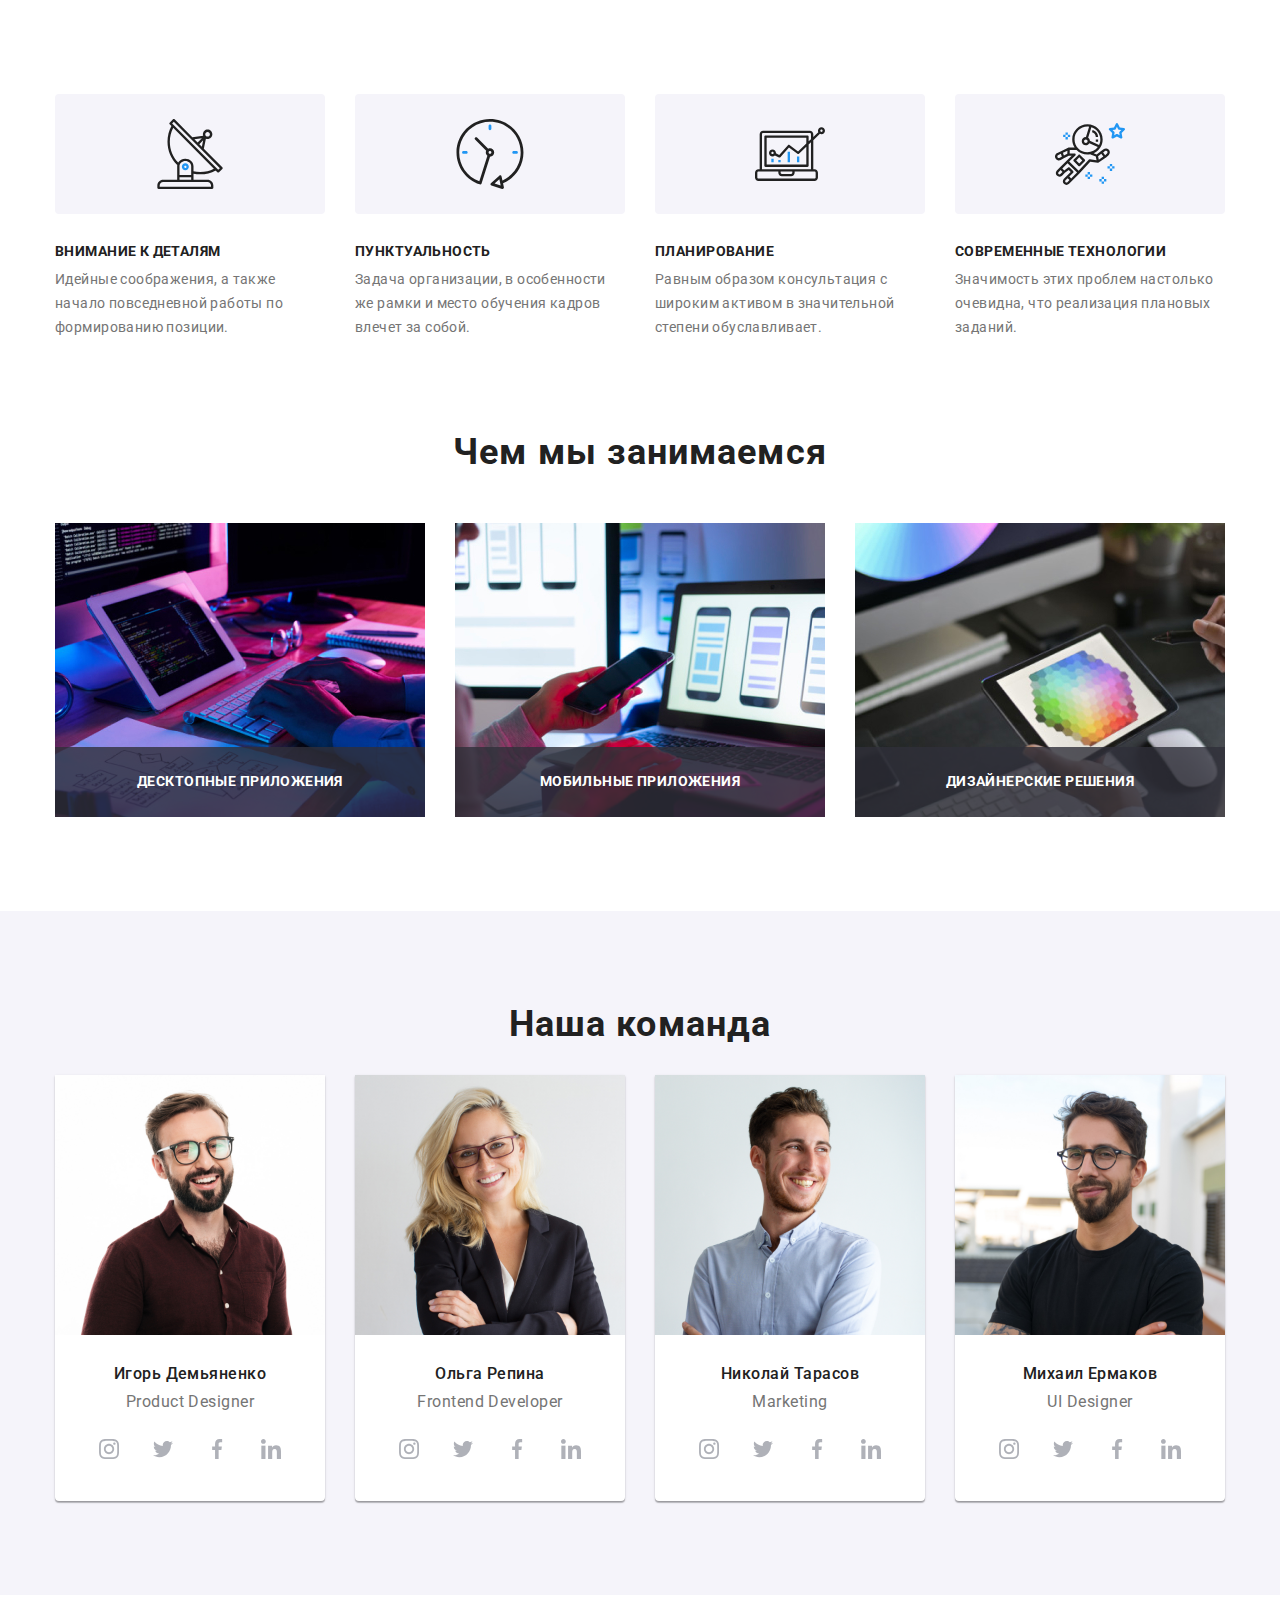
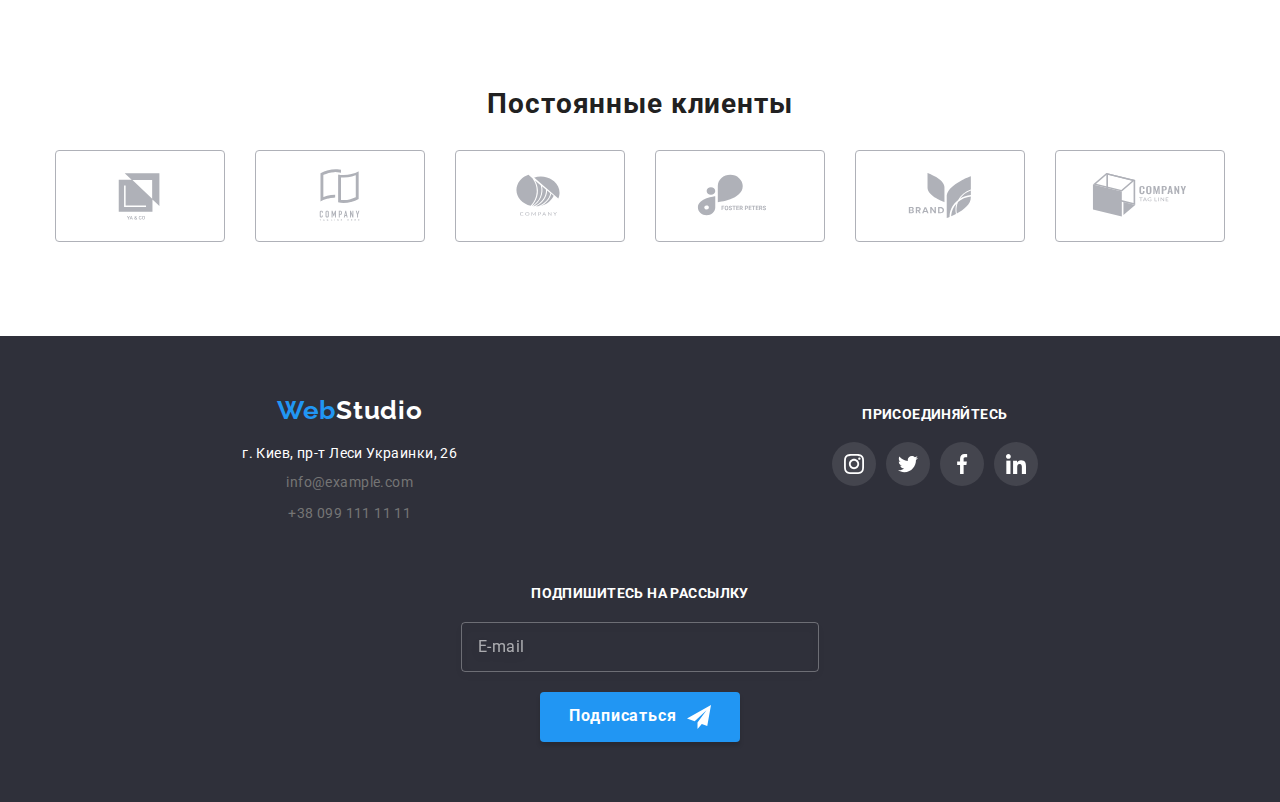
==== index.html @ cab9d48e "ДЗ.8.3" ====
<!DOCTYPE html>
<html lang="ru">
  <head>
    <meta charset="UTF-8" />
    <meta http-equiv="X-UA-Compatible" content="IE=edge" />
    <meta name="viewport" content="width=device-width, initial-scale=1.0" />
    <title>Web-studio</title>
    <link rel="preconnect" href="https://fonts.googleapis.com" />
    <link rel="preconnect" href="https://fonts.gstatic.com" crossorigin />
    <link
      href="https://fonts.googleapis.com/css2?family=Raleway:wght@700&family=Roboto:wght@400;500;700;900&display=swap"
      rel="stylesheet"
    />
    <link
      rel="stylesheet"
      href="https://cdnjs.cloudflare.com/ajax/libs/modern-normalize/1.1.0/modern-normalize.min.css
"
    />
    <link rel="stylesheet" href="./css/main.min.css" />
  </head>
  <body class="body">
    <!-- Шапка сайта -->
    <!-- <header class="header">
      <div class="container">
        <nav class="title">
          <a href="./index.html" class="logo title__logo">
            <span class="title__logo-web">Web</span
            ><span class="title__logo-studio">Studio</span>
          </a>
          <ul class="menu list">
            <li class="menu__item">
              <a href="./index.html" class="menu__link current">Студия</a>
            </li>
            <li class="menu__item">
              <a href="./portfolio.html" class="menu__link">Портфолио</a>
            </li>
            <li class="menu__item">
              <a href="" class="menu__link">Контакты</a>
            </li>
          </ul>
        </nav>
        <ul class="connect">
          <li class="connect__item-connection">
            <a href="mailto:info@devstudio.com" class="connect__link-mail">
              <svg class="connect__icon" width="16" height="12">
                <use href="./image/icons.svg#icon-post"></use>
              </svg>
              info@devstudio.com
            </a>
          </li>
          <li class="connect__item-connection">
            <a href="tel:+380961111111" class="connect__link-tel">
              <svg class="connect__icon" width="10" height="16">
                <use href="./image/icons.svg#icon-smartphone"></use>
              </svg>
              +38096-111-11-11
            </a>
          </li>
        </ul>
      </div>
    </header> -->

    <main class="main">
      <!-- Герой -->
      <!-- <section class="hero">
        <div class="container flex">
          <h1 class="hero-caption">Эффективные решения для вашего бизнеса</h1>
          <button type="button" class="hero-btn" data-modal-open>
            Заказать услугу
          </button>
        </div>
      </section> -->
      <!-- Контент -->
      <section class="content">
        <div class="container">
          <ul class="menu-cntnt">
            <li class="menu-cntnt__item">
              <div class="menu-cntnt__box-icon">
                <svg class="menu-cntnt__icon" width="70" height="70">
                  <use href="./image/icons.svg#icon-antenna-1-1"></use>
                </svg>
              </div>
              <h2 class="menu-cntnt__caption">Внимание к деталям</h2>
              <p class="menu-cntnt__text">
                Идейные соображения, а также начало повседневной работы по
                формированию позиции.
              </p>
            </li>
            <li class="menu-cntnt__item">
              <div class="menu-cntnt__box-icon">
                <svg class="menu-cntnt__icon" width="70" height="70">
                  <use href="./image/icons.svg#icon-clock-1-1"></use>
                </svg>
              </div>
              <h2 class="menu-cntnt__caption">Пунктуальность</h2>
              <p class="menu-cntnt__text">
                Задача организации, в особенности же рамки и место обучения
                кадров влечет за собой.
              </p>
            </li>
            <li class="menu-cntnt__item">
              <div class="menu-cntnt__box-icon">
                <svg class="menu-cntnt__icon" width="70" height="70">
                  <use href="./image/icons.svg#icon-diagram-1-1"></use>
                </svg>
              </div>
              <h2 class="menu-cntnt__caption">Планирование</h2>
              <p class="menu-cntnt__text">
                Равным образом консультация с широким активом в значительной
                степени обуславливает.
              </p>
            </li>
            <li class="menu-cntnt__item">
              <div class="menu-cntnt__box-icon">
                <svg class="menu-cntnt__icon" width="70" height="70">
                  <use href="./image/icons.svg#icon-astronaut-1-1"></use>
                </svg>
              </div>
              <h2 class="menu-cntnt__caption">Современные технологии</h2>
              <p class="menu-cntnt__text">
                Значимость этих проблем настолько очевидна, что реализация
                плановых заданий.
              </p>
            </li>
          </ul>
        </div>
      </section>
      <!-- Род занятий -->
      <section class="employment emplom-hidden">
        <div class="container">
          <h2 class="employment-caption">Чем мы занимаемся</h2>
          <ul class="menu-metier">
            <li class="menu-metier__item">
              <img
                src="./image/img.jpg"
                alt="кодирование-на-планшете"
                class="image"
              />
              <p class="menu-metier__top-text">Десктопные приложения</p>
            </li>
            <li class="menu-metier__item">
              <img
                src="./image/tel-in-hand.jpg"
                alt="телефон-в-руках"
                class="image"
              />
              <p class="menu-metier__top-text">Мобильные приложения</p>
            </li>
            <li class="menu-metier__item">
              <img
                src="./image/leptop.jpg"
                alt="выбор-цвета-на-планшете"
                class="image"
              />
              <p class="menu-metier__top-text">Дизайнерские решения</p>
            </li>
          </ul>
        </div>
      </section>

      <!-- Команда работников -->
      <section class="team">
        <div class="container">
          <h2 class="team-caption">Наша команда</h2>
          <ul class="command-list">
            <li class="command-list__item">
              <img src="./image/igor-d.jpg" alt="" width="270" class="image" />
              <h3 class="command-list__name">Игорь Демьяненко</h3>
              <p class="command-list__text">Product Designer</p>
              <ul class="command-list__soc-list list">
                <li class="command-list__soc-item">
                  <a href="" class="command-list__soc-link link">
                    <svg class="command-list__soc-icon" width="20" height="20">
                      <use href="./image/icons.svg#icon-instagram"></use>
                    </svg>
                  </a>
                </li>
                <li class="command-list__soc-item">
                  <a href="" class="command-list__soc-link link"
                    ><svg class="command-list__soc-icon" width="20" height="20">
                      <use href="./image/icons.svg#icon-twitter"></use></svg
                  ></a>
                </li>
                <li class="command-list__soc-item">
                  <a href="" class="command-list__soc-link link"
                    ><svg class="command-list__soc-icon" width="20" height="20">
                      <use href="./image/icons.svg#icon-facebook"></use></svg
                  ></a>
                </li>
                <li class="command-list__soc-item">
                  <a href="" class="command-list__soc-link link"
                    ><svg class="command-list__soc-icon" width="20" height="20">
                      <use href="./image/icons.svg#icon-linkedin"></use></svg
                  ></a>
                </li>
              </ul>
            </li>
            <li class="command-list__item">
              <img src="./image/olg-r.jpg " alt="" width="270" class="image" />
              <h3 class="command-list__name">Ольга Репина</h3>
              <p class="command-list__text">Frontend Developer</p>
              <ul class="command-list__soc-list list">
                <li class="command-list__soc-item">
                  <a href="" class="command-list__soc-link link">
                    <svg class="command-list__soc-icon" width="20" height="20">
                      <use href="./image/icons.svg#icon-instagram"></use>
                    </svg>
                  </a>
                </li>
                <li class="command-list__soc-item">
                  <a href="" class="command-list__soc-link link"
                    ><svg class="command-list__soc-icon" width="20" height="20">
                      <use href="./image/icons.svg#icon-twitter"></use></svg
                  ></a>
                </li>
                <li class="command-list__soc-item">
                  <a href="" class="command-list__soc-link link"
                    ><svg class="command-list__soc-icon" width="20" height="20">
                      <use href="./image/icons.svg#icon-facebook"></use></svg
                  ></a>
                </li>
                <li class="command-list__soc-item">
                  <a href="" class="command-list__soc-link link"
                    ><svg class="command-list__soc-icon" width="20" height="20">
                      <use href="./image/icons.svg#icon-linkedin"></use></svg
                  ></a>
                </li>
              </ul>
            </li>
            <li class="command-list__item">
              <img src="./image/nicolay.jpg" alt="" width="270" class="image" />
              <h3 class="command-list__name">Николай Тарасов</h3>
              <p class="command-list__text">Marketing</p>
              <ul class="command-list__soc-list list">
                <li class="command-list__soc-item">
                  <a href="" class="command-list__soc-link link">
                    <svg class="command-list__soc-icon" width="20" height="20">
                      <use href="./image/icons.svg#icon-instagram"></use>
                    </svg>
                  </a>
                </li>
                <li class="command-list__soc-item">
                  <a href="" class="command-list__soc-link link"
                    ><svg class="command-list__soc-icon" width="20" height="20">
                      <use href="./image/icons.svg#icon-twitter"></use></svg
                  ></a>
                </li>
                <li class="command-list__soc-item">
                  <a href="" class="command-list__soc-link link"
                    ><svg class="command-list__soc-icon" width="20" height="20">
                      <use href="./image/icons.svg#icon-facebook"></use></svg
                  ></a>
                </li>
                <li class="command-list__soc-item">
                  <a href="" class="command-list__soc-link link"
                    ><svg class="command-list__soc-icon" width="20" height="20">
                      <use href="./image/icons.svg#icon-linkedin"></use></svg
                  ></a>
                </li>
              </ul>
            </li>
            <li class="command-list__item">
              <img
                src="./image/myhail-e.jpg"
                alt=""
                width="270"
                class="image"
              />
              <h3 class="command-list__name">Михаил Ермаков</h3>
              <p class="command-list__text">UI Designer</p>
              <ul class="command-list__soc-list list">
                <li class="command-list__soc-item">
                  <a href="" class="command-list__soc-link link">
                    <svg class="command-list__soc-icon" width="20" height="20">
                      <use href="./image/icons.svg#icon-instagram"></use>
                    </svg>
                  </a>
                </li>
                <li class="command-list__soc-item">
                  <a href="" class="command-list__soc-link link"
                    ><svg class="command-list__soc-icon" width="20" height="20">
                      <use href="./image/icons.svg#icon-twitter"></use></svg
                  ></a>
                </li>
                <li class="command-list__soc-item">
                  <a href="" class="command-list__soc-link link"
                    ><svg class="command-list__soc-icon" width="20" height="20">
                      <use href="./image/icons.svg#icon-facebook"></use></svg
                  ></a>
                </li>
                <li class="command-list__soc-item">
                  <a href="" class="command-list__soc-link link"
                    ><svg class="command-list__soc-icon" width="20" height="20">
                      <use href="./image/icons.svg#icon-linkedin"></use></svg
                  ></a>
                </li>
              </ul>
            </li>
          </ul>
        </div>
      </section>

      <!-- Постоянные клиенты -->
      <section class="clients">
        <div class="container clients-cont">
          <h2 class="clients-title">Постоянные клиенты</h2>
          <ul class="clients-list">
            <li class="clients-item">
              <a href="" class="clients-link">
                <svg class="clients-icon" width="106" height="60">
                  <use href="./image/icons.svg#icon-Logo-1"></use>
                </svg>
              </a>
            </li>
            <li class="clients-item">
              <a href="" class="clients-link">
                <svg class="clients-icon" width="106" height="60">
                  <use href="./image/icons.svg#icon-Logo-2"></use></svg
              ></a>
            </li>
            <li class="clients-item">
              <a href="" class="clients-link">
                <svg class="clients-icon" width="106" height="60">
                  <use href="./image/icons.svg#icon-Logo-3"></use></svg
              ></a>
            </li>
            <li class="clients-item">
              <a href="" class="clients-link">
                <svg class="clients-icon" width="106" height="60">
                  <use href="./image/icons.svg#icon-Logo-4"></use></svg
              ></a>
            </li>
            <li class="clients-item">
              <a href="" class="clients-link">
                <svg class="clients-icon" width="106" height="60">
                  <use href="./image/icons.svg#icon-Logo-5"></use></svg
              ></a>
            </li>
            <li class="clients-item">
              <a href="" class="clients-link">
                <svg class="clients-icon" width="106" height="60">
                  <use href="./image/icons.svg#icon-Logo-6"></use></svg
              ></a>
            </li>
          </ul>
        </div>
      </section>
    </main>
    <!-- Футер страницы -->
    <footer class="footer">
      <div class="container footers">
        <div class="new-class">
          <div class="address">
            <a href="./index.html" class="address__logo-nav">
              <span class="address__logo-web">Web</span
              ><span class="address__logo-studio">Studio</span>
            </a>
            <address class="address__address">
              <ul class="address__list">
                <li class="address__item">
                  <a href="" class="address__adds"
                    >г. Киев, пр-т Леси Украинки, 26</a
                  >
                </li>
                <li class="address__item">
                  <a href="mailto:info@example.com" class="address__link-mail"
                    >info@example.com</a
                  >
                </li>
                <li class="address__item">
                  <a href="+380991111111" class="address__link-tel"
                    >+38 099 111 11 11</a
                  >
                </li>
              </ul>
            </address>
          </div>
          <div class="address__soc-content">
            <p class="address__text">присоединяйтесь</p>
            <ul class="address__soc-list">
              <li class="address__soc-item">
                <a href="" class="address__soc-link link">
                  <svg class="address__soc-icon" width="20" height="20">
                    <use href="./image/icons.svg#icon-instagram"></use>
                  </svg>
                </a>
              </li>
              <li class="address__soc-item">
                <a href="" class="address__soc-link link"
                  ><svg class="address__soc-icon" width="20" height="20">
                    <use href="./image/icons.svg#icon-twitter"></use></svg
                ></a>
              </li>
              <li class="address__soc-item">
                <a href="" class="address__soc-link link"
                  ><svg class="address__soc-icon" width="20" height="20">
                    <use href="./image/icons.svg#icon-facebook"></use></svg
                ></a>
              </li>
              <li class="address__soc-item">
                <a href="" class="address__soc-link link"
                  ><svg class="address__soc-icon" width="20" height="20">
                    <use href="./image/icons.svg#icon-linkedin"></use></svg
                ></a>
              </li>
            </ul>
          </div>
        </div>
        <div class="address__sub">
          <form class="address__subscription">
            <label for="address-email" class="address__label"
              >Подпишитесь на рассылку</label
            >
            <span class="address__span">
              <input
                type="email"
                name="footer-user-email"
                class="address__input"
                required
                id="address-email"
                placeholder="E-mail"
              />
              <button type="submit" class="address__btn">
                Подписаться
                <svg class="address__icon-plane" width="24" height="24">
                  <use href="./image/icons.svg#icon-icon-send"></use>
                </svg>
              </button>
            </span>
          </form>
        </div>
      </div>
    </footer>

    <!------ Модалка ------>
    <div class="backdrop is-hidden" data-modal>
      <div class="modal">
        <button type="button" class="close" data-modal-close>
          <svg class="close-icon" width="18" height="18">
            <use href="./image/icons.svg#icon-close-black"></use>
          </svg>
        </button>
        <form class="modal-form">
          <p class="modal-title">Оставьте свои данные, мы вам перезвоним</p>
          <div class="modal-field">
            <label class="modal-label" for="user-name">Имя</label>
            <div class="input-block">
              <input
                type="text"
                name="user-name"
                class="modal-input"
                required
                id="user-name"
              />
              <svg class="input-icon" width="18" height="18">
                <use href="./image/icons.svg#icon-person-black"></use>
              </svg>
            </div>
          </div>
          <div class="modal-field">
            <label class="modal-label" for="tel">Телефон</label>
            <div class="input-block">
              <input
                type="tel"
                name="user-tel"
                id="tel"
                class="modal-input"
                required
              />
              <svg class="input-icon" width="18" height="18">
                <use href="./image/icons.svg#icon-phone-black"></use>
              </svg>
            </div>
          </div>
          <div class="modal-field">
            <label class="modal-label" for="email">Почта</label>
            <div class="input-block">
              <input
                type="email"
                name="user-mail"
                id="email"
                class="modal-input"
                required
              />
              <svg class="input-icon" width="18" height="18">
                <use href="./image/icons.svg#icon-email-black"></use>
              </svg>
            </div>
          </div>
          <div class="modal-field">
            <label for="comment" class="modal-label-comment">Комментарий</label>
            <textarea
              class="modal-area"
              name="comment"
              id="comment"
              placeholder="Введите текст"
            ></textarea>
          </div>
          <div class="modal-check-box">
            <input
              type="checkbox"
              name="privacy"
              id="privacy"
              class="input-check visually-hidden"
            />
            <label for="privacy" class="check-text"
              ><span
                ><svg class="icon-check" width="11" height="8">
                  <use href="./image/icons.svg#icon-Vector-1"></use></svg
              ></span>
              Соглашаюсь с рассылкой и принимаю&nbsp;
              <a href="">Условия договора</a></label
            >
          </div>
          <button type="submit" class="send-btn">Отправить</button>
        </form>
      </div>
    </div>
    <script src="./js/modal.js"></script>
  </body>
</html>
---- css/main.min.css ----
:root{--brand-color: #212121}.address__btn,.address__input::placeholder,.address__soc-link,.clients-link,.command-list__soc-link,.menu-metier__top-text,.menu-cntnt__box-icon,.flex{display:flex;justify-content:center;align-items:center}p,h1,h2,h3,h4,h5,h6{margin:0}.body{font-family:"Roboto",sans-serif,Arial;color:#757575}ol,ul{margin:0;padding-left:0}li{list-style:none}a{text-decoration:none}.image{display:block;width:100%;max-width:100%;height:auto}.visually-hidden{position:absolute;white-space:nowrap;width:1px;height:1px;overflow:hidden;border:0;padding:0;clip-path:inset(50%);clip:rect(0 0 0 0);margin:-1px}.container{margin:0 auto;width:100%;padding-left:15px;padding-right:15px}@media screen and (min-width: 480px){.container{max-width:480px}}@media screen and (min-width: 768px){.container{max-width:768px}}@media screen and (min-width: 1200px){.container{max-width:1200px}}.header-line{border-bottom:1px solid #ececec;left:0px;top:0px}.header{background-color:#fff;border-bottom:1px solid #ececec;left:0px;top:0px;padding-top:24px;padding-bottom:25px}.title__logo{text-decoration:none;color:var(--brand-color);font-family:"Raleway";font-weight:700;font-size:26px;line-height:1.1;letter-spacing:.03em}.title__logo-web{color:#2196f3}.title__logo-studio{color:var(--brand-color)}.title{display:flex}.menu{display:flex;align-items:center;margin-left:93px}.menu__item{margin-left:50px}.header .container{display:flex;align-items:center}.menu__link{color:var(--brand-color);font-weight:500;font-size:14px;line-height:1.1;letter-spacing:.02em;text-decoration:none;padding:32px 0;position:relative;transition:color 250ms cubic-bezier(0.4, 0, 0.2, 1)}.menu__link:hover,.menu__link:focus{color:#2196f3}.menu .menu__link.current{color:#2196f3}.current::after{content:"";display:block;height:4px;background-color:#2196f3;border-radius:2px;width:100%;position:absolute;bottom:0}.connect__link-cnct{margin-left:auto}.connect{display:flex;align-items:center;margin-left:auto}.connect__item-connection:not(:last-child){margin-right:50px}.connect__link-mail{display:flex;align-items:center;color:#757575;font-weight:500;font-size:14px;line-height:1.1;letter-spacing:.02em;text-decoration:none;transition:color 250ms cubic-bezier(0.4, 0, 0.2, 1)}.connect__link-mail:hover,.connect__link-mail:focus{color:#2196f3}.connect__icon{transition:fill 250ms cubic-bezier(0.4, 0, 0.2, 1)}.connect__link-mail:hover .connect__icon,.connect__link-mail:focus .connect__icon{fill:#2196f3}.connect__link-tel{display:flex;align-items:center;margin:0;color:#757575;font-weight:500;font-size:14px;line-height:1.1;letter-spacing:.02em;text-decoration:none;transition:color 250ms cubic-bezier(0.4, 0, 0.2, 1)}.connect__link-tel:hover,.connect__link-tel:focus{color:#2196f3}.connect__icon{fill:#757575;margin-right:10px}.connect__link-tel:hover .connect__icon,.connect__link-tel:focus .connect__icon{fill:#2196f3}.hero-btn{color:#fff;background-color:#2196f3;min-width:200px;font-weight:700;font-size:16px;line-height:1.8;letter-spacing:.06em;cursor:pointer;display:flex;font-family:inherit;padding:10px 32px;border:1px rgba(0,0,0,0);border-radius:4px;transition:background-color 250ms cubic-bezier(0.4, 0, 0.2, 1)}.hero-btn:hover,.hero-btn:focus{background-color:#188ce8}.flex{flex-direction:column}.hero{background-color:#2f303a;padding:118px 0;background-image:linear-gradient(rgba(47, 48, 58, 0.4), rgba(47, 48, 58, 0.4)),url(../image/hero.jpg);background-repeat:no-repeat;background-position:center;max-width:1600px;margin:0 auto}.hero-caption{color:#fff;font-weight:900;font-size:24px;line-height:1.7;letter-spacing:.06em;text-align:center;text-transform:uppercase;width:360px;margin-bottom:30px}@media screen and (min-width: 768px){.hero-caption{font-weight:900;font-size:26px;line-height:1.6;letter-spacing:.06em}}.content{padding-top:60px;padding-bottom:60px}@media screen and (min-width: 1200px){.content{padding-top:94px;padding-bottom:94px}}@media screen and (min-width: 768px){.menu-cntnt__item{width:calc((100% - 90px)/2)}}.menu-cntnt{display:flex;flex-wrap:wrap;justify-content:center;gap:30px}@media screen and (min-width: 1200px){.menu-cntnt{flex-wrap:nowrap;justify-content:space-between}}.menu-cntnt__box-icon{background-color:#f5f4fa;margin-bottom:30px;border-radius:4px;height:120px}.menu-cntnt__caption{color:var(--brand-color);font-weight:700;font-size:14px;line-height:1;letter-spacing:.03em;text-transform:uppercase;margin-bottom:10px;text-align:center}@media screen and (min-width: 768px){.menu-cntnt__caption{text-align:start}}.menu-cntnt__text{font-weight:400;font-size:14px;line-height:1.7;letter-spacing:.03em;width:100%}@media screen and (max-width: 1199px){.emplom-hidden{display:none}}.employment{padding-bottom:94px}.menu-metier{display:flex;flex-wrap:wrap;gap:30px}.menu-metier__item{position:relative;width:calc((100% - 60px)/3)}.employment-caption{color:var(--brand-color);font-weight:700;font-size:36px;line-height:1.1;letter-spacing:.03em;text-align:center;margin-bottom:50px}.menu-metier__top-text{position:absolute;bottom:0;font-weight:700;font-size:14px;line-height:1.1;letter-spacing:.03em;text-transform:uppercase;color:#fff;background:rgba(47,48,58,.8);width:100%;height:70px}.container{padding-top:0;padding-bottom:0}.team{padding-top:60px;padding-bottom:60px;background-color:#f5f4fa}@media screen and (min-width: 1200px){.team{padding-top:94px;padding-bottom:94px}}.team-caption{color:var(--brand-color);font-weight:700;font-size:36px;line-height:1.1;letter-spacing:.03em;text-align:center;margin-bottom:30px}.command-list{display:flex;flex-wrap:wrap;justify-content:center;gap:30px}@media screen and (min-width: 1200px){.command-list{flex-wrap:nowrap;justify-content:space-between}}.command-list__item{text-align:center;box-shadow:0px 1px 3px rgba(0,0,0,.12),0px 1px 1px rgba(0,0,0,.14),0px 2px 1px rgba(0,0,0,.2);border-radius:0px 0px 4px 4px;background-color:#fff}@media screen and (min-width: 768px){.command-list__item{width:calc((100% - 90px)/2)}}.command-list__name{color:var(--brand-color);font-weight:500;font-size:16px;line-height:1.1;letter-spacing:.03em;margin-top:30px;margin-bottom:11px}.command-list__text{font-weight:400;font-size:16px;line-height:1.1;letter-spacing:.03em;margin-bottom:16px}.command-list__soc-list{display:flex;justify-content:center;padding-bottom:30px}.command-list__soc-item{width:44px;height:44px;margin-left:10px}.command-list__soc-item:first-child{margin-left:0}.command-list__soc-link{width:100%;height:100%;border-radius:50px;transition:background-color 250ms cubic-bezier(0.4, 0, 0.2, 1)}.command-list__soc-link:hover,.command-list__soc-link:focus{background-color:#2196f3}.command-list__soc-icon{fill:#afb1b8;transition:fill 250ms cubic-bezier(0.4, 0, 0.2, 1)}.command-list__soc-link:hover .command-list__soc-icon,.command-list__soc-link:focus .command-list__soc-icon{fill:#fff}.clients{padding-top:60px;padding-bottom:60px}@media screen and (min-width: 1200px){.clients{padding-top:94px;padding-bottom:94px}}.clients-title{text-align:center;font-size:28px;letter-spacing:.03em;color:var(--brand-color);margin-bottom:30px;line-height:1.1}.clients-list{display:flex;justify-content:center;flex-wrap:wrap;gap:30px}@media screen and (min-width: 1200px){.clients-list{flex-wrap:nowrap;justify-content:space-between}}.clients-item{height:92px}@media screen and (min-width: 480px){.clients-item{width:calc((100% - 30px)/2)}}@media screen and (min-width: 768px){.clients-item{width:calc((100% - 180px)/3)}}.clients-link{width:100%;height:100%;border-radius:4px;border:1px solid #afb1b8;transition:border-color 250ms cubic-bezier(0.4, 0, 0.2, 1)}.clients-link:hover,.clients-link:focus{border-color:#2196f3}.clients-icon{fill:#afb1b8;transition:fill 250ms cubic-bezier(0.4, 0, 0.2, 1)}.clients-link:hover .clients-icon,.clients-link:focus .clients-icon{fill:#2196f3}@media screen and (min-width: 480px){.footers{display:flex;flex-direction:column;justify-content:center}}@media screen and (min-width: 768px){.new-class{display:flex;justify-content:space-around;align-items:baseline}}.address__logo-nav{text-decoration:none;color:var(--brand-color);font-family:"Raleway";font-weight:700;font-size:24px;line-height:1.1;letter-spacing:.03em;margin-bottom:20px;display:block;text-align:center}@media screen and (min-width: 1200px){.address__logo-nav{font-weight:700;font-size:26px;line-height:1.1;letter-spacing:.03em}}.address__address{display:flex;width:100%;justify-content:center;text-align:center}@media screen and (min-width: 480px){.address__address{margin-bottom:60px}}.footer{background-color:#2f303a;padding:60px 0 60px 0}.address__logo-web{color:#2196f3}.address__logo-studio{color:#fff}.address__item:not(:last-child){margin-bottom:8px}.address__adds{color:#fff;font-weight:400;font-size:14px;line-height:1.1;letter-spacing:.03em;font-style:normal;text-decoration:none;transition:color 250ms cubic-bezier(0.4, 0, 0.2, 1)}.address__adds:hover,.address__adds:focus{color:#2196f3}.address__link-mail{color:#757575;font-weight:400;font-size:14px;line-height:1.7;letter-spacing:.03em;font-style:normal;text-decoration:none;transition:color 250ms cubic-bezier(0.4, 0, 0.2, 1)}.address__link-mail:hover,.address__link-mail:focus{color:#2196f3}.address__link-tel{color:#757575;font-weight:400;font-size:14px;line-height:1.7;letter-spacing:.03em;font-style:normal;text-decoration:none;transition:color 250ms cubic-bezier(0.4, 0, 0.2, 1)}.address__link-tel:hover,.address__link-tel:focus{color:#2196f3}@media screen and (min-width: 480px){.address__soc-content{margin-bottom:60px}}.address__soc-list{display:flex;flex-wrap:wrap;gap:10px;justify-content:center}.address__text{font-weight:700;font-size:14px;line-height:1.1;letter-spacing:.03em;text-transform:uppercase;color:#fff;margin-bottom:20px;text-align:center}.address__soc-link{border-radius:50px;background:rgba(255,255,255,.1);fill:#fff;width:44px;height:44px;transition:background-color 250ms cubic-bezier(0.4, 0, 0.2, 1)}.address__soc-link:hover,.address__soc-link:focus{background-color:#2196f3}.address__span{display:flex;flex-direction:column;align-items:center;width:100%}.address__label{display:block;top:0;left:0;font-weight:700;font-size:14px;line-height:1.1;letter-spacing:.03em;text-transform:uppercase;color:#fff;margin-bottom:20px;text-align:center}.address__input{width:100%;height:50px;background-color:rgba(0,0,0,0);outline:none;border:1px solid rgba(255,255,255,.3);filter:drop-shadow(0px 4px 4px rgba(0, 0, 0, 0.15));border-radius:4px;padding:15px 0 15px 16px;color:#fff;margin-bottom:20px}@media screen and (min-width: 480px){.address__input{width:450px}}@media screen and (min-width: 1199px){.address__input{width:358px}}.address__input:focus{border:1px solid #2196f3;filter:drop-shadow(0px 4px 4px rgba(0, 0, 0, 0.15));transition:border 250ms cubic-bezier(0.4, 0, 0.2, 1)}.address__input::placeholder{font-weight:400;font-size:16px;line-height:1.2;letter-spacing:.03em;color:rgba(255,255,255,.6)}.address__btn{width:200px;height:50px;background:#2196f3;box-shadow:0px 4px 4px rgba(0,0,0,.15);border-radius:4px;border:none;font-weight:700;font-size:16px;line-height:1.8;letter-spacing:.06em;color:#fff;cursor:pointer}.address__icon-plane{margin-left:10px}.categories{display:flex;flex-wrap:wrap;padding-top:60px;padding-bottom:40px}@media screen and (min-width: 768px){.categories{justify-content:center}}.categories__item{margin-right:8px;margin-bottom:15px}.categories__btn{display:flex;padding:6px 22px 6px 22px;color:var(--brand-color);background-color:#f5f4fa;cursor:pointer;font-weight:500;font-size:16px;line-height:1.6;letter-spacing:.03em;font-family:inherit;border-radius:4px;border:1px rgba(0,0,0,0);transition:color 250ms cubic-bezier(0.4, 0, 0.2, 1),background-color 250ms cubic-bezier(0.4, 0, 0.2, 1),box-shadow 250ms cubic-bezier(0.4, 0, 0.2, 1)}.categories__btn:hover,.categories__btn:focus{color:#fff;background-color:#2196f3;box-shadow:0px 3px 1px rgba(0,0,0,.1),0px 1px 2px rgba(0,0,0,.08),0px 2px 2px rgba(0,0,0,.12)}.scroll{display:flex;flex-wrap:wrap;gap:30px}.scroll-item{border-bottom:#eee solid 1px}@media screen and (min-width: 768px){.scroll-item{width:calc((100% - 60px)/2)}}@media screen and (min-width: 1200px){.scroll-item{width:calc((100% - 60px)/3)}}.scroll-link{display:block;position:relative;transition:background-color 250ms cubic-bezier(0.4, 0, 0.2, 1),box-shadow 250ms cubic-bezier(0.4, 0, 0.2, 1)}.scroll-link:hover,.scroll-link:focus{background-color:#fff;box-shadow:0px 1px 1px rgba(0,0,0,.12),0px 4px 4px rgba(0,0,0,.06),1px 4px 6px rgba(0,0,0,.16)}.scroll-link:hover .category-top-text{transform:translateY(0)}.scroll-caption{color:var(--brand-color);font-weight:700;font-size:18px;line-height:2;letter-spacing:.06em;text-decoration:none;margin-bottom:4px}.scroll-text{font-weight:400;font-size:16px;line-height:1.8;letter-spacing:.03em;text-decoration:none;color:#757575}.text{padding:20px 24px;border-bottom:1px solid #eee;border-left:#eee solid 1px;border-right:#eee solid 1px}@media(min-width: 768px)and (max-width: 1199px){.first{padding-bottom:36px}}.img-top-text{position:relative;overflow:hidden;pointer-events:none}.category-top-text{position:absolute;top:0;left:0;width:100%;height:100%;padding:63px 24px;transform:translateY(101%);transition:transform 250ms cubic-bezier(0.4, 0, 0.2, 1);font-weight:400;font-size:18px;line-height:1.5;letter-spacing:.03em;color:#fff;background:rgba(33,150,243,.9)}.backdrop{position:fixed;top:0;left:0;width:100%;height:100%;background:rgba(0,0,0,.2);transition:opacity 250ms linear,visibility 250ms linear}.backdrop.is-hidden{opacity:0;pointer-events:none}.backdrop.is-hidden .modal{transform:translate(-50%, -50%) scale(0)}.modal{position:absolute;width:528px;height:581px;top:50%;left:50%;transform:translate(-50%, -50%) scale(1);background:#fff;box-shadow:0px 1px 3px rgba(0,0,0,.12),0px 1px 1px rgba(0,0,0,.14),0px 2px 1px rgba(0,0,0,.2);border-radius:4px;transition:transform 250ms linear;padding:40px}.close{position:absolute;top:8px;right:8px;display:flex;justify-content:center;text-align:center;padding:6px;border-radius:50%;border:1px solid rgba(0,0,0,.1);background:#fff;cursor:pointer;transition:fill 250ms cubic-bezier(0.4, 0, 0.2, 1)}.close:hover,.close:focus{fill:#2196f3}.modal-title{font-size:20px;line-height:1.15;text-align:center;letter-spacing:.03em;color:#212121;font-weight:700;margin-bottom:12px}.modal-input{width:100%;height:40px;border:1px solid rgba(33,33,33,.2);border-radius:4px;background-color:rgba(0,0,0,0);outline:none;padding:12px 0 12px 42px;transition:border-color 250ms cubic-bezier(0.4, 0, 0.2, 1)}.modal-input:focus{border-color:#2196f3}.modal-input:focus+.input-icon{fill:#2196f3}.modal-field{margin-bottom:10px}.modal-field:nth-child(5){margin-bottom:20px}.input-icon{position:absolute;top:50%;left:12px;transform:translateY(-50%);transition:fill 250ms cubic-bezier(0.4, 0, 0.2, 1)}.modal-label{display:block;font-weight:400;font-size:12px;line-height:1.1666666667;letter-spacing:.01em;margin-bottom:4px}.modal-label-comment{display:block;font-weight:400;font-size:12px;line-height:1.1666666667;letter-spacing:.01em;margin-bottom:4px}.input-block{position:relative}.modal-area{display:block;width:100%;height:120px;resize:none;border:1px solid rgba(33,33,33,.2);border-radius:4px;outline:none;padding:12px 16px;transition:border-color 250ms cubic-bezier(0.4, 0, 0.2, 1)}.modal-area:focus{border-color:#2196f3}::placeholder{font-weight:400;font-size:12px;line-height:1.1666666667;letter-spacing:.01em;color:rgba(117,117,117,.5)}.send-btn{display:block;margin:0 auto;width:200px;height:50px;font-weight:700;font-size:16px;line-height:1.875;letter-spacing:.06em;color:#fff;border:rgba(0,0,0,0);background-color:#188ce8;box-shadow:0px 4px 4px rgba(0,0,0,.15);border-radius:4px;cursor:pointer}.check-text{display:block;font-weight:400;font-size:14px;line-height:1.7142857143;letter-spacing:.03em;color:#757575;justify-content:center;display:flex;align-items:center}.check-text a{text-decoration-line:underline;color:#2196f3}.check-text span{display:flex;justify-content:center;align-items:center;width:16px;height:15px;border:1px solid #212121;margin-right:7px;border-radius:2px}.icon-check{fill:rgba(0,0,0,0)}.input-check:checked+.check-text span{background-color:#2196f3;border:none}.input-check:checked+.check-text .icon-check{fill:#fff}.modal-check-box{margin-bottom:30px}/*# sourceMappingURL=main.min.css.map */
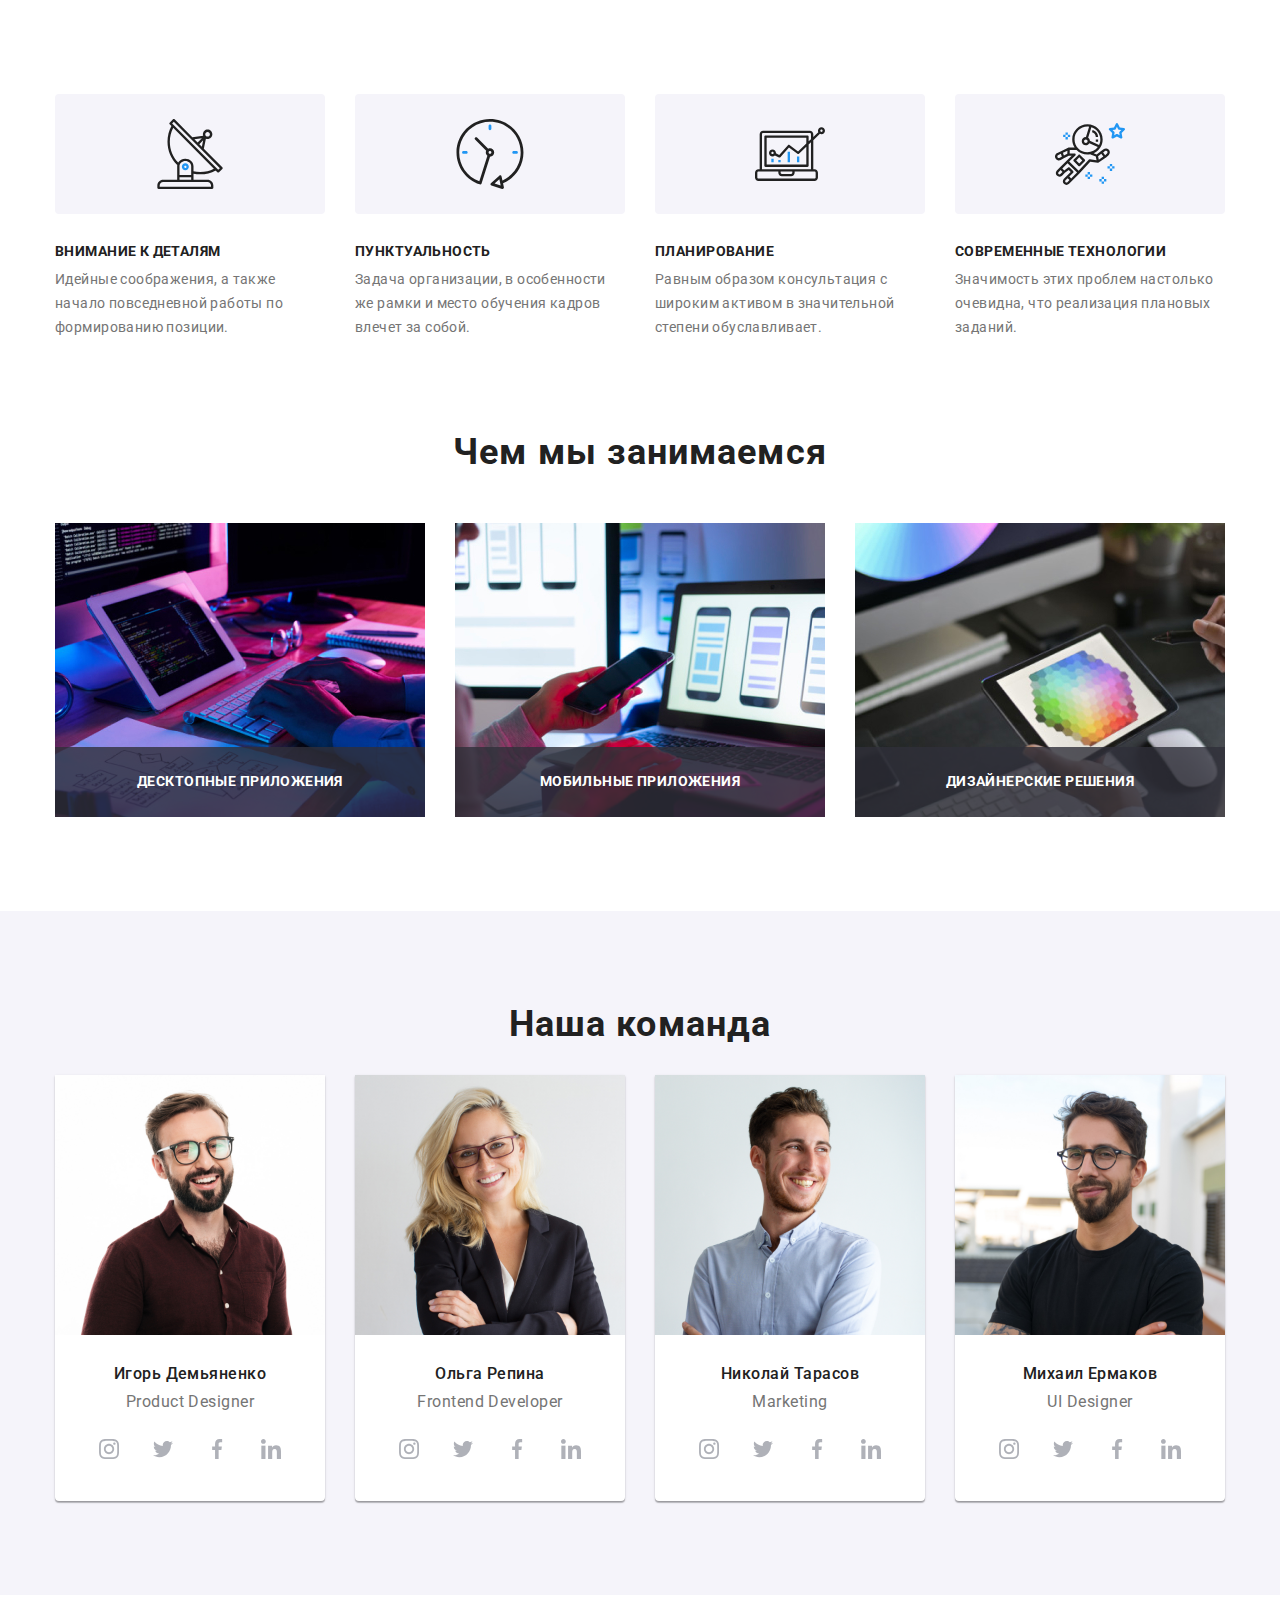
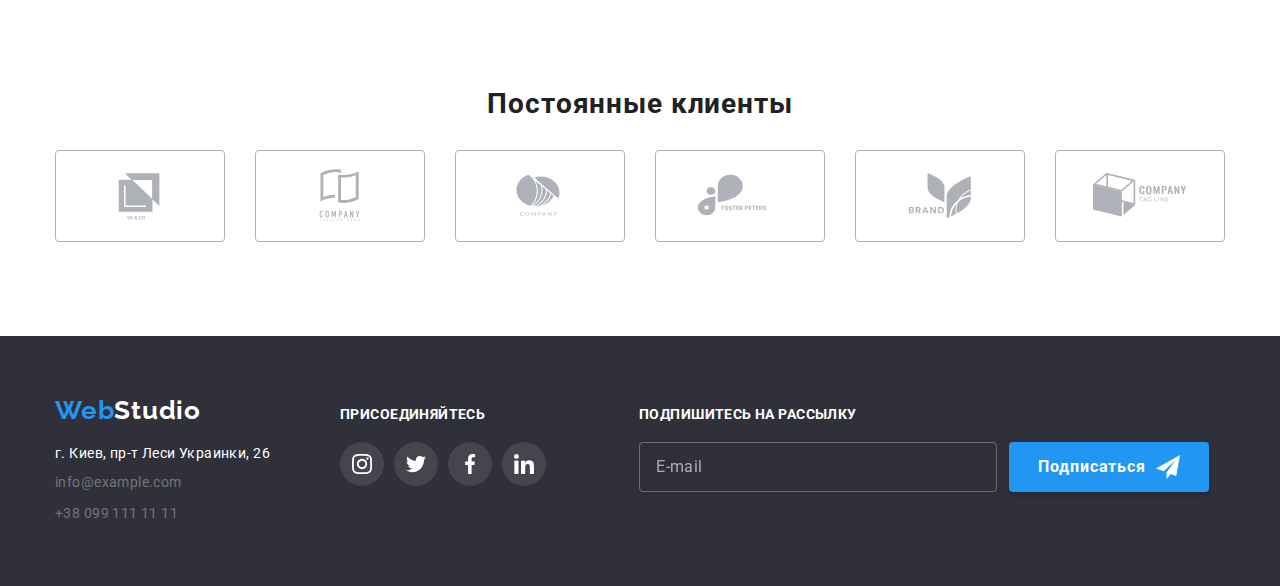
==== commit 391f152a: "ДЗ.8.4" ====
--- a/index.html
+++ b/index.html
@@ -349,7 +349,7 @@
     <!-- Футер страницы -->
     <footer class="footer">
       <div class="container footers">
-        <div class="new-class">
+        <div class="footer-class">
           <div class="address">
             <a href="./index.html" class="address__logo-nav">
               <span class="address__logo-web">Web</span
--- a/css/main.min.css
+++ b/css/main.min.css
@@ -1 +1 @@
-:root{--brand-color: #212121}.address__btn,.address__input::placeholder,.address__soc-link,.clients-link,.command-list__soc-link,.menu-metier__top-text,.menu-cntnt__box-icon,.flex{display:flex;justify-content:center;align-items:center}p,h1,h2,h3,h4,h5,h6{margin:0}.body{font-family:"Roboto",sans-serif,Arial;color:#757575}ol,ul{margin:0;padding-left:0}li{list-style:none}a{text-decoration:none}.image{display:block;width:100%;max-width:100%;height:auto}.visually-hidden{position:absolute;white-space:nowrap;width:1px;height:1px;overflow:hidden;border:0;padding:0;clip-path:inset(50%);clip:rect(0 0 0 0);margin:-1px}.container{margin:0 auto;width:100%;padding-left:15px;padding-right:15px}@media screen and (min-width: 480px){.container{max-width:480px}}@media screen and (min-width: 768px){.container{max-width:768px}}@media screen and (min-width: 1200px){.container{max-width:1200px}}.header-line{border-bottom:1px solid #ececec;left:0px;top:0px}.header{background-color:#fff;border-bottom:1px solid #ececec;left:0px;top:0px;padding-top:24px;padding-bottom:25px}.title__logo{text-decoration:none;color:var(--brand-color);font-family:"Raleway";font-weight:700;font-size:26px;line-height:1.1;letter-spacing:.03em}.title__logo-web{color:#2196f3}.title__logo-studio{color:var(--brand-color)}.title{display:flex}.menu{display:flex;align-items:center;margin-left:93px}.menu__item{margin-left:50px}.header .container{display:flex;align-items:center}.menu__link{color:var(--brand-color);font-weight:500;font-size:14px;line-height:1.1;letter-spacing:.02em;text-decoration:none;padding:32px 0;position:relative;transition:color 250ms cubic-bezier(0.4, 0, 0.2, 1)}.menu__link:hover,.menu__link:focus{color:#2196f3}.menu .menu__link.current{color:#2196f3}.current::after{content:"";display:block;height:4px;background-color:#2196f3;border-radius:2px;width:100%;position:absolute;bottom:0}.connect__link-cnct{margin-left:auto}.connect{display:flex;align-items:center;margin-left:auto}.connect__item-connection:not(:last-child){margin-right:50px}.connect__link-mail{display:flex;align-items:center;color:#757575;font-weight:500;font-size:14px;line-height:1.1;letter-spacing:.02em;text-decoration:none;transition:color 250ms cubic-bezier(0.4, 0, 0.2, 1)}.connect__link-mail:hover,.connect__link-mail:focus{color:#2196f3}.connect__icon{transition:fill 250ms cubic-bezier(0.4, 0, 0.2, 1)}.connect__link-mail:hover .connect__icon,.connect__link-mail:focus .connect__icon{fill:#2196f3}.connect__link-tel{display:flex;align-items:center;margin:0;color:#757575;font-weight:500;font-size:14px;line-height:1.1;letter-spacing:.02em;text-decoration:none;transition:color 250ms cubic-bezier(0.4, 0, 0.2, 1)}.connect__link-tel:hover,.connect__link-tel:focus{color:#2196f3}.connect__icon{fill:#757575;margin-right:10px}.connect__link-tel:hover .connect__icon,.connect__link-tel:focus .connect__icon{fill:#2196f3}.hero-btn{color:#fff;background-color:#2196f3;min-width:200px;font-weight:700;font-size:16px;line-height:1.8;letter-spacing:.06em;cursor:pointer;display:flex;font-family:inherit;padding:10px 32px;border:1px rgba(0,0,0,0);border-radius:4px;transition:background-color 250ms cubic-bezier(0.4, 0, 0.2, 1)}.hero-btn:hover,.hero-btn:focus{background-color:#188ce8}.flex{flex-direction:column}.hero{background-color:#2f303a;padding:118px 0;background-image:linear-gradient(rgba(47, 48, 58, 0.4), rgba(47, 48, 58, 0.4)),url(../image/hero.jpg);background-repeat:no-repeat;background-position:center;max-width:1600px;margin:0 auto}.hero-caption{color:#fff;font-weight:900;font-size:24px;line-height:1.7;letter-spacing:.06em;text-align:center;text-transform:uppercase;width:360px;margin-bottom:30px}@media screen and (min-width: 768px){.hero-caption{font-weight:900;font-size:26px;line-height:1.6;letter-spacing:.06em}}.content{padding-top:60px;padding-bottom:60px}@media screen and (min-width: 1200px){.content{padding-top:94px;padding-bottom:94px}}@media screen and (min-width: 768px){.menu-cntnt__item{width:calc((100% - 90px)/2)}}.menu-cntnt{display:flex;flex-wrap:wrap;justify-content:center;gap:30px}@media screen and (min-width: 1200px){.menu-cntnt{flex-wrap:nowrap;justify-content:space-between}}.menu-cntnt__box-icon{background-color:#f5f4fa;margin-bottom:30px;border-radius:4px;height:120px}.menu-cntnt__caption{color:var(--brand-color);font-weight:700;font-size:14px;line-height:1;letter-spacing:.03em;text-transform:uppercase;margin-bottom:10px;text-align:center}@media screen and (min-width: 768px){.menu-cntnt__caption{text-align:start}}.menu-cntnt__text{font-weight:400;font-size:14px;line-height:1.7;letter-spacing:.03em;width:100%}@media screen and (max-width: 1199px){.emplom-hidden{display:none}}.employment{padding-bottom:94px}.menu-metier{display:flex;flex-wrap:wrap;gap:30px}.menu-metier__item{position:relative;width:calc((100% - 60px)/3)}.employment-caption{color:var(--brand-color);font-weight:700;font-size:36px;line-height:1.1;letter-spacing:.03em;text-align:center;margin-bottom:50px}.menu-metier__top-text{position:absolute;bottom:0;font-weight:700;font-size:14px;line-height:1.1;letter-spacing:.03em;text-transform:uppercase;color:#fff;background:rgba(47,48,58,.8);width:100%;height:70px}.container{padding-top:0;padding-bottom:0}.team{padding-top:60px;padding-bottom:60px;background-color:#f5f4fa}@media screen and (min-width: 1200px){.team{padding-top:94px;padding-bottom:94px}}.team-caption{color:var(--brand-color);font-weight:700;font-size:36px;line-height:1.1;letter-spacing:.03em;text-align:center;margin-bottom:30px}.command-list{display:flex;flex-wrap:wrap;justify-content:center;gap:30px}@media screen and (min-width: 1200px){.command-list{flex-wrap:nowrap;justify-content:space-between}}.command-list__item{text-align:center;box-shadow:0px 1px 3px rgba(0,0,0,.12),0px 1px 1px rgba(0,0,0,.14),0px 2px 1px rgba(0,0,0,.2);border-radius:0px 0px 4px 4px;background-color:#fff}@media screen and (min-width: 768px){.command-list__item{width:calc((100% - 90px)/2)}}.command-list__name{color:var(--brand-color);font-weight:500;font-size:16px;line-height:1.1;letter-spacing:.03em;margin-top:30px;margin-bottom:11px}.command-list__text{font-weight:400;font-size:16px;line-height:1.1;letter-spacing:.03em;margin-bottom:16px}.command-list__soc-list{display:flex;justify-content:center;padding-bottom:30px}.command-list__soc-item{width:44px;height:44px;margin-left:10px}.command-list__soc-item:first-child{margin-left:0}.command-list__soc-link{width:100%;height:100%;border-radius:50px;transition:background-color 250ms cubic-bezier(0.4, 0, 0.2, 1)}.command-list__soc-link:hover,.command-list__soc-link:focus{background-color:#2196f3}.command-list__soc-icon{fill:#afb1b8;transition:fill 250ms cubic-bezier(0.4, 0, 0.2, 1)}.command-list__soc-link:hover .command-list__soc-icon,.command-list__soc-link:focus .command-list__soc-icon{fill:#fff}.clients{padding-top:60px;padding-bottom:60px}@media screen and (min-width: 1200px){.clients{padding-top:94px;padding-bottom:94px}}.clients-title{text-align:center;font-size:28px;letter-spacing:.03em;color:var(--brand-color);margin-bottom:30px;line-height:1.1}.clients-list{display:flex;justify-content:center;flex-wrap:wrap;gap:30px}@media screen and (min-width: 1200px){.clients-list{flex-wrap:nowrap;justify-content:space-between}}.clients-item{height:92px}@media screen and (min-width: 480px){.clients-item{width:calc((100% - 30px)/2)}}@media screen and (min-width: 768px){.clients-item{width:calc((100% - 180px)/3)}}.clients-link{width:100%;height:100%;border-radius:4px;border:1px solid #afb1b8;transition:border-color 250ms cubic-bezier(0.4, 0, 0.2, 1)}.clients-link:hover,.clients-link:focus{border-color:#2196f3}.clients-icon{fill:#afb1b8;transition:fill 250ms cubic-bezier(0.4, 0, 0.2, 1)}.clients-link:hover .clients-icon,.clients-link:focus .clients-icon{fill:#2196f3}@media screen and (min-width: 480px){.footers{display:flex;flex-direction:column;justify-content:center}}@media screen and (min-width: 768px){.new-class{display:flex;justify-content:space-around;align-items:baseline}}.address__logo-nav{text-decoration:none;color:var(--brand-color);font-family:"Raleway";font-weight:700;font-size:24px;line-height:1.1;letter-spacing:.03em;margin-bottom:20px;display:block;text-align:center}@media screen and (min-width: 1200px){.address__logo-nav{font-weight:700;font-size:26px;line-height:1.1;letter-spacing:.03em}}.address__address{display:flex;width:100%;justify-content:center;text-align:center}@media screen and (min-width: 480px){.address__address{margin-bottom:60px}}.footer{background-color:#2f303a;padding:60px 0 60px 0}.address__logo-web{color:#2196f3}.address__logo-studio{color:#fff}.address__item:not(:last-child){margin-bottom:8px}.address__adds{color:#fff;font-weight:400;font-size:14px;line-height:1.1;letter-spacing:.03em;font-style:normal;text-decoration:none;transition:color 250ms cubic-bezier(0.4, 0, 0.2, 1)}.address__adds:hover,.address__adds:focus{color:#2196f3}.address__link-mail{color:#757575;font-weight:400;font-size:14px;line-height:1.7;letter-spacing:.03em;font-style:normal;text-decoration:none;transition:color 250ms cubic-bezier(0.4, 0, 0.2, 1)}.address__link-mail:hover,.address__link-mail:focus{color:#2196f3}.address__link-tel{color:#757575;font-weight:400;font-size:14px;line-height:1.7;letter-spacing:.03em;font-style:normal;text-decoration:none;transition:color 250ms cubic-bezier(0.4, 0, 0.2, 1)}.address__link-tel:hover,.address__link-tel:focus{color:#2196f3}@media screen and (min-width: 480px){.address__soc-content{margin-bottom:60px}}.address__soc-list{display:flex;flex-wrap:wrap;gap:10px;justify-content:center}.address__text{font-weight:700;font-size:14px;line-height:1.1;letter-spacing:.03em;text-transform:uppercase;color:#fff;margin-bottom:20px;text-align:center}.address__soc-link{border-radius:50px;background:rgba(255,255,255,.1);fill:#fff;width:44px;height:44px;transition:background-color 250ms cubic-bezier(0.4, 0, 0.2, 1)}.address__soc-link:hover,.address__soc-link:focus{background-color:#2196f3}.address__span{display:flex;flex-direction:column;align-items:center;width:100%}.address__label{display:block;top:0;left:0;font-weight:700;font-size:14px;line-height:1.1;letter-spacing:.03em;text-transform:uppercase;color:#fff;margin-bottom:20px;text-align:center}.address__input{width:100%;height:50px;background-color:rgba(0,0,0,0);outline:none;border:1px solid rgba(255,255,255,.3);filter:drop-shadow(0px 4px 4px rgba(0, 0, 0, 0.15));border-radius:4px;padding:15px 0 15px 16px;color:#fff;margin-bottom:20px}@media screen and (min-width: 480px){.address__input{width:450px}}@media screen and (min-width: 1199px){.address__input{width:358px}}.address__input:focus{border:1px solid #2196f3;filter:drop-shadow(0px 4px 4px rgba(0, 0, 0, 0.15));transition:border 250ms cubic-bezier(0.4, 0, 0.2, 1)}.address__input::placeholder{font-weight:400;font-size:16px;line-height:1.2;letter-spacing:.03em;color:rgba(255,255,255,.6)}.address__btn{width:200px;height:50px;background:#2196f3;box-shadow:0px 4px 4px rgba(0,0,0,.15);border-radius:4px;border:none;font-weight:700;font-size:16px;line-height:1.8;letter-spacing:.06em;color:#fff;cursor:pointer}.address__icon-plane{margin-left:10px}.categories{display:flex;flex-wrap:wrap;padding-top:60px;padding-bottom:40px}@media screen and (min-width: 768px){.categories{justify-content:center}}.categories__item{margin-right:8px;margin-bottom:15px}.categories__btn{display:flex;padding:6px 22px 6px 22px;color:var(--brand-color);background-color:#f5f4fa;cursor:pointer;font-weight:500;font-size:16px;line-height:1.6;letter-spacing:.03em;font-family:inherit;border-radius:4px;border:1px rgba(0,0,0,0);transition:color 250ms cubic-bezier(0.4, 0, 0.2, 1),background-color 250ms cubic-bezier(0.4, 0, 0.2, 1),box-shadow 250ms cubic-bezier(0.4, 0, 0.2, 1)}.categories__btn:hover,.categories__btn:focus{color:#fff;background-color:#2196f3;box-shadow:0px 3px 1px rgba(0,0,0,.1),0px 1px 2px rgba(0,0,0,.08),0px 2px 2px rgba(0,0,0,.12)}.scroll{display:flex;flex-wrap:wrap;gap:30px}.scroll-item{border-bottom:#eee solid 1px}@media screen and (min-width: 768px){.scroll-item{width:calc((100% - 60px)/2)}}@media screen and (min-width: 1200px){.scroll-item{width:calc((100% - 60px)/3)}}.scroll-link{display:block;position:relative;transition:background-color 250ms cubic-bezier(0.4, 0, 0.2, 1),box-shadow 250ms cubic-bezier(0.4, 0, 0.2, 1)}.scroll-link:hover,.scroll-link:focus{background-color:#fff;box-shadow:0px 1px 1px rgba(0,0,0,.12),0px 4px 4px rgba(0,0,0,.06),1px 4px 6px rgba(0,0,0,.16)}.scroll-link:hover .category-top-text{transform:translateY(0)}.scroll-caption{color:var(--brand-color);font-weight:700;font-size:18px;line-height:2;letter-spacing:.06em;text-decoration:none;margin-bottom:4px}.scroll-text{font-weight:400;font-size:16px;line-height:1.8;letter-spacing:.03em;text-decoration:none;color:#757575}.text{padding:20px 24px;border-bottom:1px solid #eee;border-left:#eee solid 1px;border-right:#eee solid 1px}@media(min-width: 768px)and (max-width: 1199px){.first{padding-bottom:36px}}.img-top-text{position:relative;overflow:hidden;pointer-events:none}.category-top-text{position:absolute;top:0;left:0;width:100%;height:100%;padding:63px 24px;transform:translateY(101%);transition:transform 250ms cubic-bezier(0.4, 0, 0.2, 1);font-weight:400;font-size:18px;line-height:1.5;letter-spacing:.03em;color:#fff;background:rgba(33,150,243,.9)}.backdrop{position:fixed;top:0;left:0;width:100%;height:100%;background:rgba(0,0,0,.2);transition:opacity 250ms linear,visibility 250ms linear}.backdrop.is-hidden{opacity:0;pointer-events:none}.backdrop.is-hidden .modal{transform:translate(-50%, -50%) scale(0)}.modal{position:absolute;width:528px;height:581px;top:50%;left:50%;transform:translate(-50%, -50%) scale(1);background:#fff;box-shadow:0px 1px 3px rgba(0,0,0,.12),0px 1px 1px rgba(0,0,0,.14),0px 2px 1px rgba(0,0,0,.2);border-radius:4px;transition:transform 250ms linear;padding:40px}.close{position:absolute;top:8px;right:8px;display:flex;justify-content:center;text-align:center;padding:6px;border-radius:50%;border:1px solid rgba(0,0,0,.1);background:#fff;cursor:pointer;transition:fill 250ms cubic-bezier(0.4, 0, 0.2, 1)}.close:hover,.close:focus{fill:#2196f3}.modal-title{font-size:20px;line-height:1.15;text-align:center;letter-spacing:.03em;color:#212121;font-weight:700;margin-bottom:12px}.modal-input{width:100%;height:40px;border:1px solid rgba(33,33,33,.2);border-radius:4px;background-color:rgba(0,0,0,0);outline:none;padding:12px 0 12px 42px;transition:border-color 250ms cubic-bezier(0.4, 0, 0.2, 1)}.modal-input:focus{border-color:#2196f3}.modal-input:focus+.input-icon{fill:#2196f3}.modal-field{margin-bottom:10px}.modal-field:nth-child(5){margin-bottom:20px}.input-icon{position:absolute;top:50%;left:12px;transform:translateY(-50%);transition:fill 250ms cubic-bezier(0.4, 0, 0.2, 1)}.modal-label{display:block;font-weight:400;font-size:12px;line-height:1.1666666667;letter-spacing:.01em;margin-bottom:4px}.modal-label-comment{display:block;font-weight:400;font-size:12px;line-height:1.1666666667;letter-spacing:.01em;margin-bottom:4px}.input-block{position:relative}.modal-area{display:block;width:100%;height:120px;resize:none;border:1px solid rgba(33,33,33,.2);border-radius:4px;outline:none;padding:12px 16px;transition:border-color 250ms cubic-bezier(0.4, 0, 0.2, 1)}.modal-area:focus{border-color:#2196f3}::placeholder{font-weight:400;font-size:12px;line-height:1.1666666667;letter-spacing:.01em;color:rgba(117,117,117,.5)}.send-btn{display:block;margin:0 auto;width:200px;height:50px;font-weight:700;font-size:16px;line-height:1.875;letter-spacing:.06em;color:#fff;border:rgba(0,0,0,0);background-color:#188ce8;box-shadow:0px 4px 4px rgba(0,0,0,.15);border-radius:4px;cursor:pointer}.check-text{display:block;font-weight:400;font-size:14px;line-height:1.7142857143;letter-spacing:.03em;color:#757575;justify-content:center;display:flex;align-items:center}.check-text a{text-decoration-line:underline;color:#2196f3}.check-text span{display:flex;justify-content:center;align-items:center;width:16px;height:15px;border:1px solid #212121;margin-right:7px;border-radius:2px}.icon-check{fill:rgba(0,0,0,0)}.input-check:checked+.check-text span{background-color:#2196f3;border:none}.input-check:checked+.check-text .icon-check{fill:#fff}.modal-check-box{margin-bottom:30px}/*# sourceMappingURL=main.min.css.map */+:root{--brand-color: #212121}.address__btn,.address__input::placeholder,.address__soc-link,.clients-link,.command-list__soc-link,.menu-metier__top-text,.menu-cntnt__box-icon,.flex{display:flex;justify-content:center;align-items:center}p,h1,h2,h3,h4,h5,h6{margin:0}.body{font-family:"Roboto",sans-serif,Arial;color:#757575}ol,ul{margin:0;padding-left:0}li{list-style:none}a{text-decoration:none}.image{display:block;width:100%;max-width:100%;height:auto}.visually-hidden{position:absolute;white-space:nowrap;width:1px;height:1px;overflow:hidden;border:0;padding:0;clip-path:inset(50%);clip:rect(0 0 0 0);margin:-1px}.container{margin:0 auto;width:100%;padding-left:15px;padding-right:15px}@media screen and (min-width: 480px){.container{max-width:480px}}@media screen and (min-width: 768px){.container{max-width:768px}}@media screen and (min-width: 1200px){.container{max-width:1200px}}.header-line{border-bottom:1px solid #ececec;left:0px;top:0px}.header{background-color:#fff;border-bottom:1px solid #ececec;left:0px;top:0px;padding-top:24px;padding-bottom:25px}.title__logo{text-decoration:none;color:var(--brand-color);font-family:"Raleway";font-weight:700;font-size:26px;line-height:1.1;letter-spacing:.03em}.title__logo-web{color:#2196f3}.title__logo-studio{color:var(--brand-color)}.title{display:flex}.menu{display:flex;align-items:center;margin-left:93px}.menu__item{margin-left:50px}.header .container{display:flex;align-items:center}.menu__link{color:var(--brand-color);font-weight:500;font-size:14px;line-height:1.1;letter-spacing:.02em;text-decoration:none;padding:32px 0;position:relative;transition:color 250ms cubic-bezier(0.4, 0, 0.2, 1)}.menu__link:hover,.menu__link:focus{color:#2196f3}.menu .menu__link.current{color:#2196f3}.current::after{content:"";display:block;height:4px;background-color:#2196f3;border-radius:2px;width:100%;position:absolute;bottom:0}.connect__link-cnct{margin-left:auto}.connect{display:flex;align-items:center;margin-left:auto}.connect__item-connection:not(:last-child){margin-right:50px}.connect__link-mail{display:flex;align-items:center;color:#757575;font-weight:500;font-size:14px;line-height:1.1;letter-spacing:.02em;text-decoration:none;transition:color 250ms cubic-bezier(0.4, 0, 0.2, 1)}.connect__link-mail:hover,.connect__link-mail:focus{color:#2196f3}.connect__icon{transition:fill 250ms cubic-bezier(0.4, 0, 0.2, 1)}.connect__link-mail:hover .connect__icon,.connect__link-mail:focus .connect__icon{fill:#2196f3}.connect__link-tel{display:flex;align-items:center;margin:0;color:#757575;font-weight:500;font-size:14px;line-height:1.1;letter-spacing:.02em;text-decoration:none;transition:color 250ms cubic-bezier(0.4, 0, 0.2, 1)}.connect__link-tel:hover,.connect__link-tel:focus{color:#2196f3}.connect__icon{fill:#757575;margin-right:10px}.connect__link-tel:hover .connect__icon,.connect__link-tel:focus .connect__icon{fill:#2196f3}.hero-btn{color:#fff;background-color:#2196f3;min-width:200px;font-weight:700;font-size:16px;line-height:1.8;letter-spacing:.06em;cursor:pointer;display:flex;font-family:inherit;padding:10px 32px;border:1px rgba(0,0,0,0);border-radius:4px;transition:background-color 250ms cubic-bezier(0.4, 0, 0.2, 1)}.hero-btn:hover,.hero-btn:focus{background-color:#188ce8}.flex{flex-direction:column}.hero{background-color:#2f303a;padding:118px 0;background-image:linear-gradient(rgba(47, 48, 58, 0.4), rgba(47, 48, 58, 0.4)),url(../image/hero.jpg);background-repeat:no-repeat;background-position:center;max-width:1600px;margin:0 auto}.hero-caption{color:#fff;font-weight:900;font-size:24px;line-height:1.7;letter-spacing:.06em;text-align:center;text-transform:uppercase;width:360px;margin-bottom:30px}@media screen and (min-width: 768px){.hero-caption{font-weight:900;font-size:26px;line-height:1.6;letter-spacing:.06em}}.content{padding-top:60px;padding-bottom:60px}@media screen and (min-width: 1200px){.content{padding-top:94px;padding-bottom:94px}}@media screen and (min-width: 768px){.menu-cntnt__item{width:calc((100% - 90px)/2)}}.menu-cntnt{display:flex;flex-wrap:wrap;justify-content:center;gap:30px}@media screen and (min-width: 1200px){.menu-cntnt{flex-wrap:nowrap;justify-content:space-between}}.menu-cntnt__box-icon{background-color:#f5f4fa;margin-bottom:30px;border-radius:4px;height:120px}.menu-cntnt__caption{color:var(--brand-color);font-weight:700;font-size:14px;line-height:1;letter-spacing:.03em;text-transform:uppercase;margin-bottom:10px;text-align:center}@media screen and (min-width: 768px){.menu-cntnt__caption{text-align:start}}.menu-cntnt__text{font-weight:400;font-size:14px;line-height:1.7;letter-spacing:.03em;width:100%}@media screen and (max-width: 1199px){.emplom-hidden{display:none}}.employment{padding-bottom:94px}.menu-metier{display:flex;flex-wrap:wrap;gap:30px}.menu-metier__item{position:relative;width:calc((100% - 60px)/3)}.employment-caption{color:var(--brand-color);font-weight:700;font-size:36px;line-height:1.1;letter-spacing:.03em;text-align:center;margin-bottom:50px}.menu-metier__top-text{position:absolute;bottom:0;font-weight:700;font-size:14px;line-height:1.1;letter-spacing:.03em;text-transform:uppercase;color:#fff;background:rgba(47,48,58,.8);width:100%;height:70px}.container{padding-top:0;padding-bottom:0}.team{padding-top:60px;padding-bottom:60px;background-color:#f5f4fa}@media screen and (min-width: 1200px){.team{padding-top:94px;padding-bottom:94px}}.team-caption{color:var(--brand-color);font-weight:700;font-size:36px;line-height:1.1;letter-spacing:.03em;text-align:center;margin-bottom:30px}.command-list{display:flex;flex-wrap:wrap;justify-content:center;gap:30px}@media screen and (min-width: 1200px){.command-list{flex-wrap:nowrap;justify-content:space-between}}.command-list__item{text-align:center;box-shadow:0px 1px 3px rgba(0,0,0,.12),0px 1px 1px rgba(0,0,0,.14),0px 2px 1px rgba(0,0,0,.2);border-radius:0px 0px 4px 4px;background-color:#fff}@media screen and (min-width: 768px){.command-list__item{width:calc((100% - 90px)/2)}}.command-list__name{color:var(--brand-color);font-weight:500;font-size:16px;line-height:1.1;letter-spacing:.03em;margin-top:30px;margin-bottom:11px}.command-list__text{font-weight:400;font-size:16px;line-height:1.1;letter-spacing:.03em;margin-bottom:16px}.command-list__soc-list{display:flex;justify-content:center;padding-bottom:30px}.command-list__soc-item{width:44px;height:44px;margin-left:10px}.command-list__soc-item:first-child{margin-left:0}.command-list__soc-link{width:100%;height:100%;border-radius:50px;transition:background-color 250ms cubic-bezier(0.4, 0, 0.2, 1)}.command-list__soc-link:hover,.command-list__soc-link:focus{background-color:#2196f3}.command-list__soc-icon{fill:#afb1b8;transition:fill 250ms cubic-bezier(0.4, 0, 0.2, 1)}.command-list__soc-link:hover .command-list__soc-icon,.command-list__soc-link:focus .command-list__soc-icon{fill:#fff}.clients{padding-top:60px;padding-bottom:60px}@media screen and (min-width: 1200px){.clients{padding-top:94px;padding-bottom:94px}}.clients-title{text-align:center;font-size:28px;letter-spacing:.03em;color:var(--brand-color);margin-bottom:30px;line-height:1.1}.clients-list{display:flex;justify-content:center;flex-wrap:wrap;gap:30px}@media screen and (min-width: 1200px){.clients-list{flex-wrap:nowrap;justify-content:space-between}}.clients-item{height:92px}@media screen and (min-width: 480px){.clients-item{width:calc((100% - 30px)/2)}}@media screen and (min-width: 768px){.clients-item{width:calc((100% - 180px)/3)}}.clients-link{width:100%;height:100%;border-radius:4px;border:1px solid #afb1b8;transition:border-color 250ms cubic-bezier(0.4, 0, 0.2, 1)}.clients-link:hover,.clients-link:focus{border-color:#2196f3}.clients-icon{fill:#afb1b8;transition:fill 250ms cubic-bezier(0.4, 0, 0.2, 1)}.clients-link:hover .clients-icon,.clients-link:focus .clients-icon{fill:#2196f3}@media screen and (max-width: 767px){.footers{display:flex;flex-direction:column;justify-content:center}}@media screen and (min-width: 1200px){.footers{display:flex;align-items:baseline}}@media screen and (min-width: 768px){.footer-class{display:flex;justify-content:space-around;align-items:baseline;margin-bottom:60px}}@media screen and (min-width: 1200px){.footer-class{display:flex;align-items:baseline;margin-bottom:0}}.address__logo-nav{text-decoration:none;color:var(--brand-color);font-family:"Raleway";font-weight:700;font-size:24px;line-height:1.1;letter-spacing:.03em;margin-bottom:20px;display:block}@media screen and (max-width: 1199px){.address__logo-nav{text-align:center}}@media screen and (min-width: 1200px){.address__logo-nav{font-weight:700;font-size:26px;line-height:1.1;letter-spacing:.03em}}@media screen and (min-width: 1200px){.address{margin-right:70px}}.address__address{display:flex;width:100%;justify-content:center}@media screen and (max-width: 1199px){.address__address{text-align:center}}@media screen and (max-width: 768px){.address__address{margin-bottom:60px}}.footer{background-color:#2f303a;padding:60px 0 60px 0}.address__logo-web{color:#2196f3}.address__logo-studio{color:#fff}.address__item:not(:last-child){margin-bottom:8px}.address__adds{color:#fff;font-weight:400;font-size:14px;line-height:1.1;letter-spacing:.03em;font-style:normal;text-decoration:none;transition:color 250ms cubic-bezier(0.4, 0, 0.2, 1)}.address__adds:hover,.address__adds:focus{color:#2196f3}.address__link-mail{color:#757575;font-weight:400;font-size:14px;line-height:1.7;letter-spacing:.03em;font-style:normal;text-decoration:none;transition:color 250ms cubic-bezier(0.4, 0, 0.2, 1)}.address__link-mail:hover,.address__link-mail:focus{color:#2196f3}.address__link-tel{color:#757575;font-weight:400;font-size:14px;line-height:1.7;letter-spacing:.03em;font-style:normal;text-decoration:none;transition:color 250ms cubic-bezier(0.4, 0, 0.2, 1)}.address__link-tel:hover,.address__link-tel:focus{color:#2196f3}@media screen and (max-width: 768px){.address__soc-content{margin-bottom:60px}}.address__soc-list{display:flex;flex-wrap:wrap;gap:10px;justify-content:center}.address__text{font-weight:700;font-size:14px;line-height:1.1;letter-spacing:.03em;text-transform:uppercase;color:#fff;margin-bottom:20px}@media screen and (max-width: 1199px){.address__text{text-align:center}}.address__soc-link{border-radius:50px;background:rgba(255,255,255,.1);fill:#fff;width:44px;height:44px;transition:background-color 250ms cubic-bezier(0.4, 0, 0.2, 1)}.address__soc-link:hover,.address__soc-link:focus{background-color:#2196f3}@media screen and (min-width: 1200px){.address__sub{margin-left:93px}}@media screen and (max-width: 1199px){.address__span{display:flex;flex-direction:column;align-items:center}}@media screen and (min-width: 1200px){.address__span{display:flex}}.address__label{display:block;top:0;left:0;font-weight:700;font-size:14px;line-height:1.1;letter-spacing:.03em;text-transform:uppercase;color:#fff;margin-bottom:20px}@media screen and (max-width: 1199px){.address__label{text-align:center}}.address__input{width:100%;height:50px;background-color:rgba(0,0,0,0);outline:none;border:1px solid rgba(255,255,255,.3);filter:drop-shadow(0px 4px 4px rgba(0, 0, 0, 0.15));border-radius:4px;padding:15px 0 15px 16px;color:#fff}@media screen and (max-width: 1199px){.address__input{max-width:450px;margin-bottom:20px}}@media screen and (min-width: 1200px){.address__input{width:358px;margin-right:12px}}.address__input:focus{border:1px solid #2196f3;filter:drop-shadow(0px 4px 4px rgba(0, 0, 0, 0.15));transition:border 250ms cubic-bezier(0.4, 0, 0.2, 1)}.address__input::placeholder{font-weight:400;font-size:16px;line-height:1.2;letter-spacing:.03em;color:rgba(255,255,255,.6)}.address__btn{width:200px;height:50px;background:#2196f3;box-shadow:0px 4px 4px rgba(0,0,0,.15);border-radius:4px;border:none;font-weight:700;font-size:16px;line-height:1.8;letter-spacing:.06em;color:#fff;cursor:pointer}.address__icon-plane{margin-left:10px}.categories{display:flex;flex-wrap:wrap;padding-top:60px;padding-bottom:40px}@media screen and (min-width: 768px){.categories{justify-content:center}}.categories__item{margin-right:8px;margin-bottom:15px}.categories__btn{display:flex;padding:6px 22px 6px 22px;color:var(--brand-color);background-color:#f5f4fa;cursor:pointer;font-weight:500;font-size:16px;line-height:1.6;letter-spacing:.03em;font-family:inherit;border-radius:4px;border:1px rgba(0,0,0,0);transition:color 250ms cubic-bezier(0.4, 0, 0.2, 1),background-color 250ms cubic-bezier(0.4, 0, 0.2, 1),box-shadow 250ms cubic-bezier(0.4, 0, 0.2, 1)}.categories__btn:hover,.categories__btn:focus{color:#fff;background-color:#2196f3;box-shadow:0px 3px 1px rgba(0,0,0,.1),0px 1px 2px rgba(0,0,0,.08),0px 2px 2px rgba(0,0,0,.12)}.scroll{display:flex;flex-wrap:wrap;gap:30px}.scroll-item{border-bottom:#eee solid 1px}@media screen and (min-width: 768px){.scroll-item{width:calc((100% - 60px)/2)}}@media screen and (min-width: 1200px){.scroll-item{width:calc((100% - 60px)/3)}}.scroll-link{display:block;position:relative;transition:background-color 250ms cubic-bezier(0.4, 0, 0.2, 1),box-shadow 250ms cubic-bezier(0.4, 0, 0.2, 1)}.scroll-link:hover,.scroll-link:focus{background-color:#fff;box-shadow:0px 1px 1px rgba(0,0,0,.12),0px 4px 4px rgba(0,0,0,.06),1px 4px 6px rgba(0,0,0,.16)}.scroll-link:hover .category-top-text{transform:translateY(0)}.scroll-caption{color:var(--brand-color);font-weight:700;font-size:18px;line-height:2;letter-spacing:.06em;text-decoration:none;margin-bottom:4px}.scroll-text{font-weight:400;font-size:16px;line-height:1.8;letter-spacing:.03em;text-decoration:none;color:#757575}.text{padding:20px 24px;border-bottom:1px solid #eee;border-left:#eee solid 1px;border-right:#eee solid 1px}@media(min-width: 768px)and (max-width: 1199px){.first{padding-bottom:36px}}.img-top-text{position:relative;overflow:hidden;pointer-events:none}.category-top-text{position:absolute;top:0;left:0;width:100%;height:100%;padding:63px 24px;transform:translateY(101%);transition:transform 250ms cubic-bezier(0.4, 0, 0.2, 1);font-weight:400;font-size:18px;line-height:1.5;letter-spacing:.03em;color:#fff;background:rgba(33,150,243,.9)}.backdrop{position:fixed;top:0;left:0;width:100%;height:100%;background:rgba(0,0,0,.2);transition:opacity 250ms linear,visibility 250ms linear}.backdrop.is-hidden{opacity:0;pointer-events:none}.backdrop.is-hidden .modal{transform:translate(-50%, -50%) scale(0)}.modal{position:absolute;width:528px;height:581px;top:50%;left:50%;transform:translate(-50%, -50%) scale(1);background:#fff;box-shadow:0px 1px 3px rgba(0,0,0,.12),0px 1px 1px rgba(0,0,0,.14),0px 2px 1px rgba(0,0,0,.2);border-radius:4px;transition:transform 250ms linear;padding:40px}.close{position:absolute;top:8px;right:8px;display:flex;justify-content:center;text-align:center;padding:6px;border-radius:50%;border:1px solid rgba(0,0,0,.1);background:#fff;cursor:pointer;transition:fill 250ms cubic-bezier(0.4, 0, 0.2, 1)}.close:hover,.close:focus{fill:#2196f3}.modal-title{font-size:20px;line-height:1.15;text-align:center;letter-spacing:.03em;color:#212121;font-weight:700;margin-bottom:12px}.modal-input{width:100%;height:40px;border:1px solid rgba(33,33,33,.2);border-radius:4px;background-color:rgba(0,0,0,0);outline:none;padding:12px 0 12px 42px;transition:border-color 250ms cubic-bezier(0.4, 0, 0.2, 1)}.modal-input:focus{border-color:#2196f3}.modal-input:focus+.input-icon{fill:#2196f3}.modal-field{margin-bottom:10px}.modal-field:nth-child(5){margin-bottom:20px}.input-icon{position:absolute;top:50%;left:12px;transform:translateY(-50%);transition:fill 250ms cubic-bezier(0.4, 0, 0.2, 1)}.modal-label{display:block;font-weight:400;font-size:12px;line-height:1.1666666667;letter-spacing:.01em;margin-bottom:4px}.modal-label-comment{display:block;font-weight:400;font-size:12px;line-height:1.1666666667;letter-spacing:.01em;margin-bottom:4px}.input-block{position:relative}.modal-area{display:block;width:100%;height:120px;resize:none;border:1px solid rgba(33,33,33,.2);border-radius:4px;outline:none;padding:12px 16px;transition:border-color 250ms cubic-bezier(0.4, 0, 0.2, 1)}.modal-area:focus{border-color:#2196f3}::placeholder{font-weight:400;font-size:12px;line-height:1.1666666667;letter-spacing:.01em;color:rgba(117,117,117,.5)}.send-btn{display:block;margin:0 auto;width:200px;height:50px;font-weight:700;font-size:16px;line-height:1.875;letter-spacing:.06em;color:#fff;border:rgba(0,0,0,0);background-color:#188ce8;box-shadow:0px 4px 4px rgba(0,0,0,.15);border-radius:4px;cursor:pointer}.check-text{display:block;font-weight:400;font-size:14px;line-height:1.7142857143;letter-spacing:.03em;color:#757575;justify-content:center;display:flex;align-items:center}.check-text a{text-decoration-line:underline;color:#2196f3}.check-text span{display:flex;justify-content:center;align-items:center;width:16px;height:15px;border:1px solid #212121;margin-right:7px;border-radius:2px}.icon-check{fill:rgba(0,0,0,0)}.input-check:checked+.check-text span{background-color:#2196f3;border:none}.input-check:checked+.check-text .icon-check{fill:#fff}.modal-check-box{margin-bottom:30px}/*# sourceMappingURL=main.min.css.map */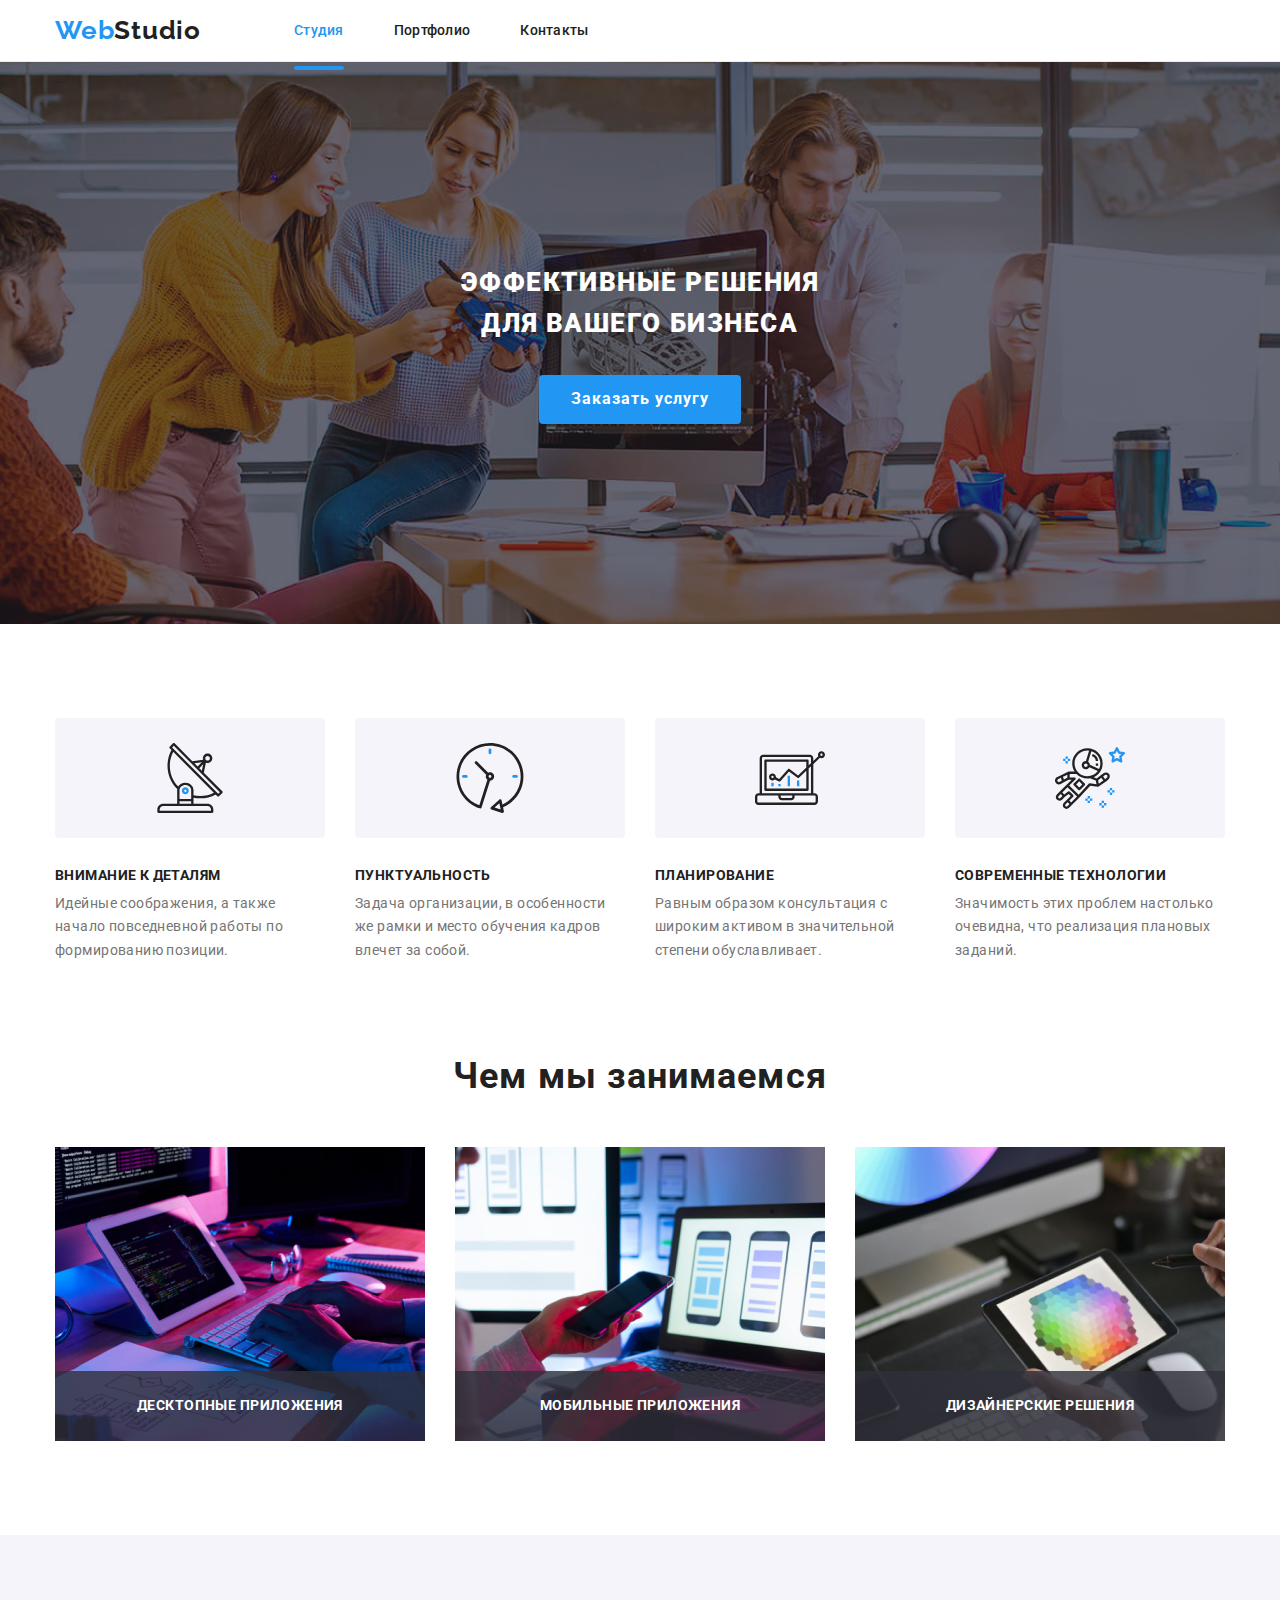
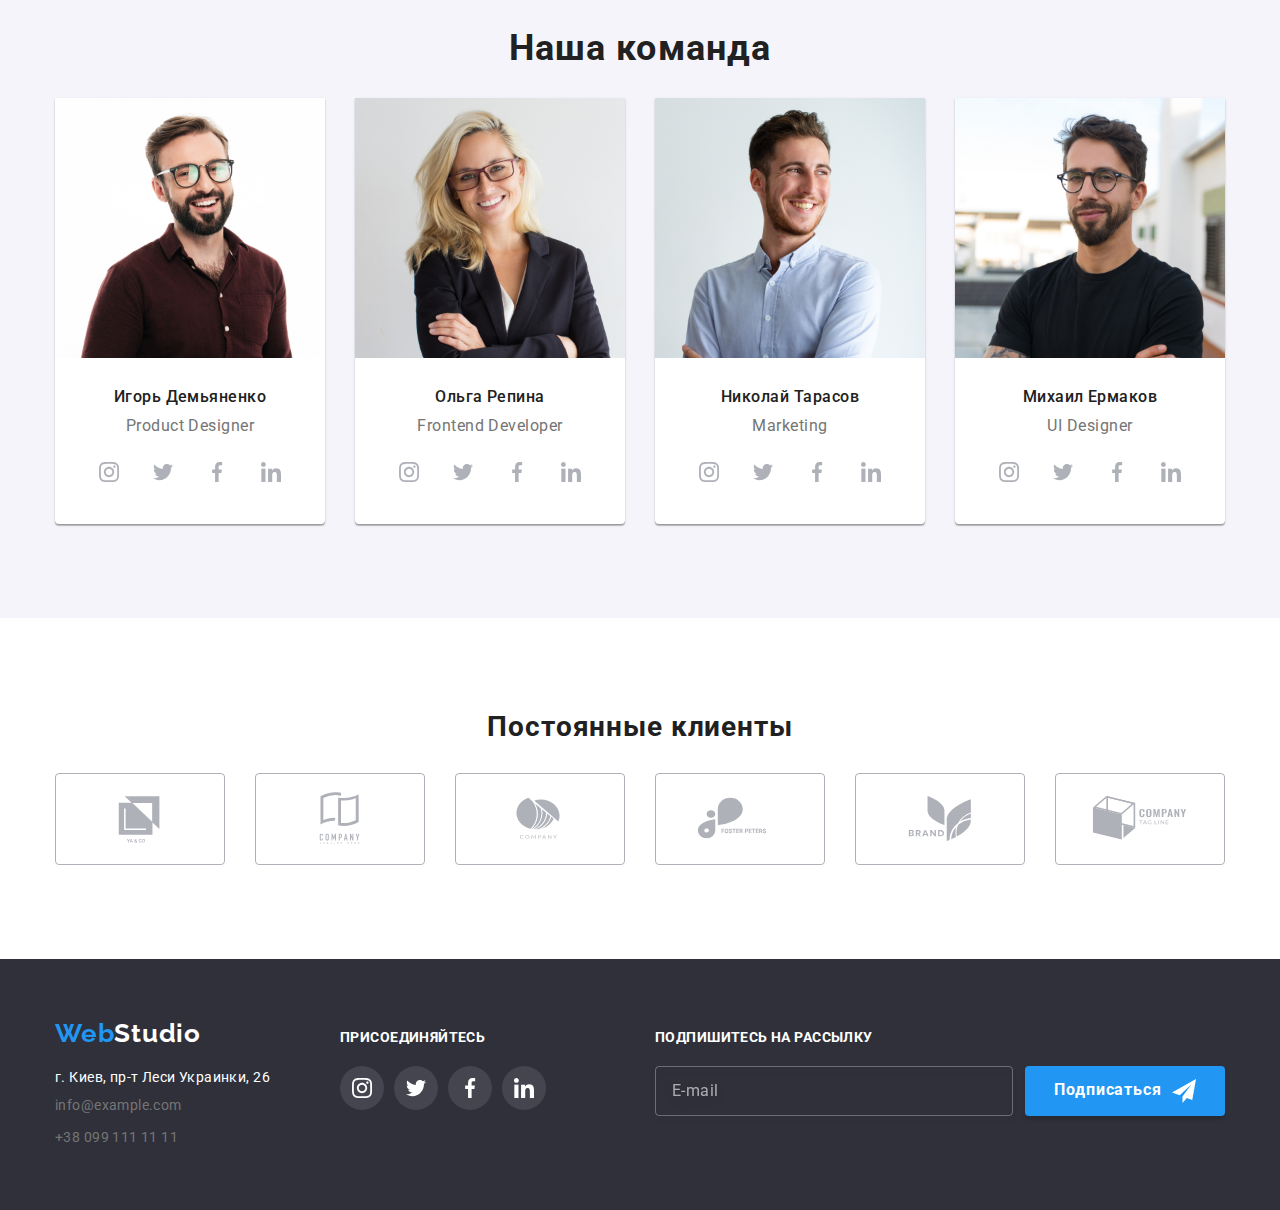
==== commit 13bfcbc8: "ДЗ.7.5" ====
--- a/index.html
+++ b/index.html
@@ -20,7 +20,7 @@
   </head>
   <body class="body">
     <!-- Шапка сайта -->
-    <!-- <header class="header">
+    <header class="header">
       <div class="container">
         <nav class="title">
           <a href="./index.html" class="logo title__logo">
@@ -57,19 +57,72 @@
             </a>
           </li>
         </ul>
+
+        <!-- МОДАЛКА -->
+        <!-- <button type="button" class="menu-open-btn" data-menu-open>
+          <svg class="mobile-icon" width="40" height="40">
+            <use href="./image/icons.svg#icon-menu"></use>
+          </svg>
+        </button>
+        <div class="mobile-menu is-hidden" data-menu>
+          <button type="button" class="menu-close-btn" data-menu-close>
+            <svg class="mobile-icon" width="40" height="40">
+              <use href="./image/icons.svg#icon-close-black"></use>
+            </svg>
+          </button>
+          <ul class="mob-menu">
+            <li class="mob-menu__item">
+              <a href="./index.html" class="mob-menu__link mob-current"
+                >Студия</a
+              >
+            </li>
+            <li class="mob-menu__item">
+              <a href="./portfolio.html" class="mob-menu__link">Портфолио</a>
+            </li>
+            <li class="mob-menu__item">
+              <a href="" class="mob-menu__link">Контакты</a>
+            </li>
+          </ul>
+          <ul class="mob-menu__connect">
+            <li class="mob-menu__item-connect">
+              <a href="tel:+380961111111" class="mob-menu__link-tel">
+                +38096-111-11-11
+              </a>
+            </li>
+            <li class="mob-menu__item-connect">
+              <a href="mailto:info@devstudio.com" class="mob-menu__link-mail">
+                info@devstudio.com
+              </a>
+            </li>
+          </ul>
+          <ul class="mob-menu-social__list">
+            <li class="mob-menu-social__item">
+              <a href="" class="mob-menu-social__link">Instagram</a>
+            </li>
+            <li class="mob-menu-social__item">
+              <a href="" class="mob-menu-social__link">Twitter</a>
+            </li>
+            <li class="mob-menu-social__item">
+              <a href="" class="mob-menu-social__link">Facebook</a>
+            </li>
+            <li class="mob-menu-social__item">
+              <a href="" class="mob-menu-social__link menu__linked">LinkedIn</a>
+            </li>
+          </ul>
+        </div> -->
       </div>
-    </header> -->
+    </header>
 
     <main class="main">
       <!-- Герой -->
-      <!-- <section class="hero">
+      <section class="hero">
         <div class="container flex">
           <h1 class="hero-caption">Эффективные решения для вашего бизнеса</h1>
           <button type="button" class="hero-btn" data-modal-open>
             Заказать услугу
           </button>
         </div>
-      </section> -->
+      </section>
       <!-- Контент -->
       <section class="content">
         <div class="container">
@@ -517,5 +570,6 @@
       </div>
     </div>
     <script src="./js/modal.js"></script>
+    <script src="./js/menu.js"></script>
   </body>
 </html>
--- a/css/main.min.css
+++ b/css/main.min.css
@@ -1 +1 @@
-:root{--brand-color: #212121}.address__btn,.address__input::placeholder,.address__soc-link,.clients-link,.command-list__soc-link,.menu-metier__top-text,.menu-cntnt__box-icon,.flex{display:flex;justify-content:center;align-items:center}p,h1,h2,h3,h4,h5,h6{margin:0}.body{font-family:"Roboto",sans-serif,Arial;color:#757575}ol,ul{margin:0;padding-left:0}li{list-style:none}a{text-decoration:none}.image{display:block;width:100%;max-width:100%;height:auto}.visually-hidden{position:absolute;white-space:nowrap;width:1px;height:1px;overflow:hidden;border:0;padding:0;clip-path:inset(50%);clip:rect(0 0 0 0);margin:-1px}.container{margin:0 auto;width:100%;padding-left:15px;padding-right:15px}@media screen and (min-width: 480px){.container{max-width:480px}}@media screen and (min-width: 768px){.container{max-width:768px}}@media screen and (min-width: 1200px){.container{max-width:1200px}}.header-line{border-bottom:1px solid #ececec;left:0px;top:0px}.header{background-color:#fff;border-bottom:1px solid #ececec;left:0px;top:0px;padding-top:24px;padding-bottom:25px}.title__logo{text-decoration:none;color:var(--brand-color);font-family:"Raleway";font-weight:700;font-size:26px;line-height:1.1;letter-spacing:.03em}.title__logo-web{color:#2196f3}.title__logo-studio{color:var(--brand-color)}.title{display:flex}.menu{display:flex;align-items:center;margin-left:93px}.menu__item{margin-left:50px}.header .container{display:flex;align-items:center}.menu__link{color:var(--brand-color);font-weight:500;font-size:14px;line-height:1.1;letter-spacing:.02em;text-decoration:none;padding:32px 0;position:relative;transition:color 250ms cubic-bezier(0.4, 0, 0.2, 1)}.menu__link:hover,.menu__link:focus{color:#2196f3}.menu .menu__link.current{color:#2196f3}.current::after{content:"";display:block;height:4px;background-color:#2196f3;border-radius:2px;width:100%;position:absolute;bottom:0}.connect__link-cnct{margin-left:auto}.connect{display:flex;align-items:center;margin-left:auto}.connect__item-connection:not(:last-child){margin-right:50px}.connect__link-mail{display:flex;align-items:center;color:#757575;font-weight:500;font-size:14px;line-height:1.1;letter-spacing:.02em;text-decoration:none;transition:color 250ms cubic-bezier(0.4, 0, 0.2, 1)}.connect__link-mail:hover,.connect__link-mail:focus{color:#2196f3}.connect__icon{transition:fill 250ms cubic-bezier(0.4, 0, 0.2, 1)}.connect__link-mail:hover .connect__icon,.connect__link-mail:focus .connect__icon{fill:#2196f3}.connect__link-tel{display:flex;align-items:center;margin:0;color:#757575;font-weight:500;font-size:14px;line-height:1.1;letter-spacing:.02em;text-decoration:none;transition:color 250ms cubic-bezier(0.4, 0, 0.2, 1)}.connect__link-tel:hover,.connect__link-tel:focus{color:#2196f3}.connect__icon{fill:#757575;margin-right:10px}.connect__link-tel:hover .connect__icon,.connect__link-tel:focus .connect__icon{fill:#2196f3}.hero-btn{color:#fff;background-color:#2196f3;min-width:200px;font-weight:700;font-size:16px;line-height:1.8;letter-spacing:.06em;cursor:pointer;display:flex;font-family:inherit;padding:10px 32px;border:1px rgba(0,0,0,0);border-radius:4px;transition:background-color 250ms cubic-bezier(0.4, 0, 0.2, 1)}.hero-btn:hover,.hero-btn:focus{background-color:#188ce8}.flex{flex-direction:column}.hero{background-color:#2f303a;padding:118px 0;background-image:linear-gradient(rgba(47, 48, 58, 0.4), rgba(47, 48, 58, 0.4)),url(../image/hero.jpg);background-repeat:no-repeat;background-position:center;max-width:1600px;margin:0 auto}.hero-caption{color:#fff;font-weight:900;font-size:24px;line-height:1.7;letter-spacing:.06em;text-align:center;text-transform:uppercase;width:360px;margin-bottom:30px}@media screen and (min-width: 768px){.hero-caption{font-weight:900;font-size:26px;line-height:1.6;letter-spacing:.06em}}.content{padding-top:60px;padding-bottom:60px}@media screen and (min-width: 1200px){.content{padding-top:94px;padding-bottom:94px}}@media screen and (min-width: 768px){.menu-cntnt__item{width:calc((100% - 90px)/2)}}.menu-cntnt{display:flex;flex-wrap:wrap;justify-content:center;gap:30px}@media screen and (min-width: 1200px){.menu-cntnt{flex-wrap:nowrap;justify-content:space-between}}.menu-cntnt__box-icon{background-color:#f5f4fa;margin-bottom:30px;border-radius:4px;height:120px}.menu-cntnt__caption{color:var(--brand-color);font-weight:700;font-size:14px;line-height:1;letter-spacing:.03em;text-transform:uppercase;margin-bottom:10px;text-align:center}@media screen and (min-width: 768px){.menu-cntnt__caption{text-align:start}}.menu-cntnt__text{font-weight:400;font-size:14px;line-height:1.7;letter-spacing:.03em;width:100%}@media screen and (max-width: 1199px){.emplom-hidden{display:none}}.employment{padding-bottom:94px}.menu-metier{display:flex;flex-wrap:wrap;gap:30px}.menu-metier__item{position:relative;width:calc((100% - 60px)/3)}.employment-caption{color:var(--brand-color);font-weight:700;font-size:36px;line-height:1.1;letter-spacing:.03em;text-align:center;margin-bottom:50px}.menu-metier__top-text{position:absolute;bottom:0;font-weight:700;font-size:14px;line-height:1.1;letter-spacing:.03em;text-transform:uppercase;color:#fff;background:rgba(47,48,58,.8);width:100%;height:70px}.container{padding-top:0;padding-bottom:0}.team{padding-top:60px;padding-bottom:60px;background-color:#f5f4fa}@media screen and (min-width: 1200px){.team{padding-top:94px;padding-bottom:94px}}.team-caption{color:var(--brand-color);font-weight:700;font-size:36px;line-height:1.1;letter-spacing:.03em;text-align:center;margin-bottom:30px}.command-list{display:flex;flex-wrap:wrap;justify-content:center;gap:30px}@media screen and (min-width: 1200px){.command-list{flex-wrap:nowrap;justify-content:space-between}}.command-list__item{text-align:center;box-shadow:0px 1px 3px rgba(0,0,0,.12),0px 1px 1px rgba(0,0,0,.14),0px 2px 1px rgba(0,0,0,.2);border-radius:0px 0px 4px 4px;background-color:#fff}@media screen and (min-width: 768px){.command-list__item{width:calc((100% - 90px)/2)}}.command-list__name{color:var(--brand-color);font-weight:500;font-size:16px;line-height:1.1;letter-spacing:.03em;margin-top:30px;margin-bottom:11px}.command-list__text{font-weight:400;font-size:16px;line-height:1.1;letter-spacing:.03em;margin-bottom:16px}.command-list__soc-list{display:flex;justify-content:center;padding-bottom:30px}.command-list__soc-item{width:44px;height:44px;margin-left:10px}.command-list__soc-item:first-child{margin-left:0}.command-list__soc-link{width:100%;height:100%;border-radius:50px;transition:background-color 250ms cubic-bezier(0.4, 0, 0.2, 1)}.command-list__soc-link:hover,.command-list__soc-link:focus{background-color:#2196f3}.command-list__soc-icon{fill:#afb1b8;transition:fill 250ms cubic-bezier(0.4, 0, 0.2, 1)}.command-list__soc-link:hover .command-list__soc-icon,.command-list__soc-link:focus .command-list__soc-icon{fill:#fff}.clients{padding-top:60px;padding-bottom:60px}@media screen and (min-width: 1200px){.clients{padding-top:94px;padding-bottom:94px}}.clients-title{text-align:center;font-size:28px;letter-spacing:.03em;color:var(--brand-color);margin-bottom:30px;line-height:1.1}.clients-list{display:flex;justify-content:center;flex-wrap:wrap;gap:30px}@media screen and (min-width: 1200px){.clients-list{flex-wrap:nowrap;justify-content:space-between}}.clients-item{height:92px}@media screen and (min-width: 480px){.clients-item{width:calc((100% - 30px)/2)}}@media screen and (min-width: 768px){.clients-item{width:calc((100% - 180px)/3)}}.clients-link{width:100%;height:100%;border-radius:4px;border:1px solid #afb1b8;transition:border-color 250ms cubic-bezier(0.4, 0, 0.2, 1)}.clients-link:hover,.clients-link:focus{border-color:#2196f3}.clients-icon{fill:#afb1b8;transition:fill 250ms cubic-bezier(0.4, 0, 0.2, 1)}.clients-link:hover .clients-icon,.clients-link:focus .clients-icon{fill:#2196f3}@media screen and (max-width: 767px){.footers{display:flex;flex-direction:column;justify-content:center}}@media screen and (min-width: 1200px){.footers{display:flex;align-items:baseline}}@media screen and (min-width: 768px){.footer-class{display:flex;justify-content:space-around;align-items:baseline;margin-bottom:60px}}@media screen and (min-width: 1200px){.footer-class{display:flex;align-items:baseline;margin-bottom:0}}.address__logo-nav{text-decoration:none;color:var(--brand-color);font-family:"Raleway";font-weight:700;font-size:24px;line-height:1.1;letter-spacing:.03em;margin-bottom:20px;display:block}@media screen and (max-width: 1199px){.address__logo-nav{text-align:center}}@media screen and (min-width: 1200px){.address__logo-nav{font-weight:700;font-size:26px;line-height:1.1;letter-spacing:.03em}}@media screen and (min-width: 1200px){.address{margin-right:70px}}.address__address{display:flex;width:100%;justify-content:center}@media screen and (max-width: 1199px){.address__address{text-align:center}}@media screen and (max-width: 768px){.address__address{margin-bottom:60px}}.footer{background-color:#2f303a;padding:60px 0 60px 0}.address__logo-web{color:#2196f3}.address__logo-studio{color:#fff}.address__item:not(:last-child){margin-bottom:8px}.address__adds{color:#fff;font-weight:400;font-size:14px;line-height:1.1;letter-spacing:.03em;font-style:normal;text-decoration:none;transition:color 250ms cubic-bezier(0.4, 0, 0.2, 1)}.address__adds:hover,.address__adds:focus{color:#2196f3}.address__link-mail{color:#757575;font-weight:400;font-size:14px;line-height:1.7;letter-spacing:.03em;font-style:normal;text-decoration:none;transition:color 250ms cubic-bezier(0.4, 0, 0.2, 1)}.address__link-mail:hover,.address__link-mail:focus{color:#2196f3}.address__link-tel{color:#757575;font-weight:400;font-size:14px;line-height:1.7;letter-spacing:.03em;font-style:normal;text-decoration:none;transition:color 250ms cubic-bezier(0.4, 0, 0.2, 1)}.address__link-tel:hover,.address__link-tel:focus{color:#2196f3}@media screen and (max-width: 768px){.address__soc-content{margin-bottom:60px}}.address__soc-list{display:flex;flex-wrap:wrap;gap:10px;justify-content:center}.address__text{font-weight:700;font-size:14px;line-height:1.1;letter-spacing:.03em;text-transform:uppercase;color:#fff;margin-bottom:20px}@media screen and (max-width: 1199px){.address__text{text-align:center}}.address__soc-link{border-radius:50px;background:rgba(255,255,255,.1);fill:#fff;width:44px;height:44px;transition:background-color 250ms cubic-bezier(0.4, 0, 0.2, 1)}.address__soc-link:hover,.address__soc-link:focus{background-color:#2196f3}@media screen and (min-width: 1200px){.address__sub{margin-left:93px}}@media screen and (max-width: 1199px){.address__span{display:flex;flex-direction:column;align-items:center}}@media screen and (min-width: 1200px){.address__span{display:flex}}.address__label{display:block;top:0;left:0;font-weight:700;font-size:14px;line-height:1.1;letter-spacing:.03em;text-transform:uppercase;color:#fff;margin-bottom:20px}@media screen and (max-width: 1199px){.address__label{text-align:center}}.address__input{width:100%;height:50px;background-color:rgba(0,0,0,0);outline:none;border:1px solid rgba(255,255,255,.3);filter:drop-shadow(0px 4px 4px rgba(0, 0, 0, 0.15));border-radius:4px;padding:15px 0 15px 16px;color:#fff}@media screen and (max-width: 1199px){.address__input{max-width:450px;margin-bottom:20px}}@media screen and (min-width: 1200px){.address__input{width:358px;margin-right:12px}}.address__input:focus{border:1px solid #2196f3;filter:drop-shadow(0px 4px 4px rgba(0, 0, 0, 0.15));transition:border 250ms cubic-bezier(0.4, 0, 0.2, 1)}.address__input::placeholder{font-weight:400;font-size:16px;line-height:1.2;letter-spacing:.03em;color:rgba(255,255,255,.6)}.address__btn{width:200px;height:50px;background:#2196f3;box-shadow:0px 4px 4px rgba(0,0,0,.15);border-radius:4px;border:none;font-weight:700;font-size:16px;line-height:1.8;letter-spacing:.06em;color:#fff;cursor:pointer}.address__icon-plane{margin-left:10px}.categories{display:flex;flex-wrap:wrap;padding-top:60px;padding-bottom:40px}@media screen and (min-width: 768px){.categories{justify-content:center}}.categories__item{margin-right:8px;margin-bottom:15px}.categories__btn{display:flex;padding:6px 22px 6px 22px;color:var(--brand-color);background-color:#f5f4fa;cursor:pointer;font-weight:500;font-size:16px;line-height:1.6;letter-spacing:.03em;font-family:inherit;border-radius:4px;border:1px rgba(0,0,0,0);transition:color 250ms cubic-bezier(0.4, 0, 0.2, 1),background-color 250ms cubic-bezier(0.4, 0, 0.2, 1),box-shadow 250ms cubic-bezier(0.4, 0, 0.2, 1)}.categories__btn:hover,.categories__btn:focus{color:#fff;background-color:#2196f3;box-shadow:0px 3px 1px rgba(0,0,0,.1),0px 1px 2px rgba(0,0,0,.08),0px 2px 2px rgba(0,0,0,.12)}.scroll{display:flex;flex-wrap:wrap;gap:30px}.scroll-item{border-bottom:#eee solid 1px}@media screen and (min-width: 768px){.scroll-item{width:calc((100% - 60px)/2)}}@media screen and (min-width: 1200px){.scroll-item{width:calc((100% - 60px)/3)}}.scroll-link{display:block;position:relative;transition:background-color 250ms cubic-bezier(0.4, 0, 0.2, 1),box-shadow 250ms cubic-bezier(0.4, 0, 0.2, 1)}.scroll-link:hover,.scroll-link:focus{background-color:#fff;box-shadow:0px 1px 1px rgba(0,0,0,.12),0px 4px 4px rgba(0,0,0,.06),1px 4px 6px rgba(0,0,0,.16)}.scroll-link:hover .category-top-text{transform:translateY(0)}.scroll-caption{color:var(--brand-color);font-weight:700;font-size:18px;line-height:2;letter-spacing:.06em;text-decoration:none;margin-bottom:4px}.scroll-text{font-weight:400;font-size:16px;line-height:1.8;letter-spacing:.03em;text-decoration:none;color:#757575}.text{padding:20px 24px;border-bottom:1px solid #eee;border-left:#eee solid 1px;border-right:#eee solid 1px}@media(min-width: 768px)and (max-width: 1199px){.first{padding-bottom:36px}}.img-top-text{position:relative;overflow:hidden;pointer-events:none}.category-top-text{position:absolute;top:0;left:0;width:100%;height:100%;padding:63px 24px;transform:translateY(101%);transition:transform 250ms cubic-bezier(0.4, 0, 0.2, 1);font-weight:400;font-size:18px;line-height:1.5;letter-spacing:.03em;color:#fff;background:rgba(33,150,243,.9)}.backdrop{position:fixed;top:0;left:0;width:100%;height:100%;background:rgba(0,0,0,.2);transition:opacity 250ms linear,visibility 250ms linear}.backdrop.is-hidden{opacity:0;pointer-events:none}.backdrop.is-hidden .modal{transform:translate(-50%, -50%) scale(0)}.modal{position:absolute;width:528px;height:581px;top:50%;left:50%;transform:translate(-50%, -50%) scale(1);background:#fff;box-shadow:0px 1px 3px rgba(0,0,0,.12),0px 1px 1px rgba(0,0,0,.14),0px 2px 1px rgba(0,0,0,.2);border-radius:4px;transition:transform 250ms linear;padding:40px}.close{position:absolute;top:8px;right:8px;display:flex;justify-content:center;text-align:center;padding:6px;border-radius:50%;border:1px solid rgba(0,0,0,.1);background:#fff;cursor:pointer;transition:fill 250ms cubic-bezier(0.4, 0, 0.2, 1)}.close:hover,.close:focus{fill:#2196f3}.modal-title{font-size:20px;line-height:1.15;text-align:center;letter-spacing:.03em;color:#212121;font-weight:700;margin-bottom:12px}.modal-input{width:100%;height:40px;border:1px solid rgba(33,33,33,.2);border-radius:4px;background-color:rgba(0,0,0,0);outline:none;padding:12px 0 12px 42px;transition:border-color 250ms cubic-bezier(0.4, 0, 0.2, 1)}.modal-input:focus{border-color:#2196f3}.modal-input:focus+.input-icon{fill:#2196f3}.modal-field{margin-bottom:10px}.modal-field:nth-child(5){margin-bottom:20px}.input-icon{position:absolute;top:50%;left:12px;transform:translateY(-50%);transition:fill 250ms cubic-bezier(0.4, 0, 0.2, 1)}.modal-label{display:block;font-weight:400;font-size:12px;line-height:1.1666666667;letter-spacing:.01em;margin-bottom:4px}.modal-label-comment{display:block;font-weight:400;font-size:12px;line-height:1.1666666667;letter-spacing:.01em;margin-bottom:4px}.input-block{position:relative}.modal-area{display:block;width:100%;height:120px;resize:none;border:1px solid rgba(33,33,33,.2);border-radius:4px;outline:none;padding:12px 16px;transition:border-color 250ms cubic-bezier(0.4, 0, 0.2, 1)}.modal-area:focus{border-color:#2196f3}::placeholder{font-weight:400;font-size:12px;line-height:1.1666666667;letter-spacing:.01em;color:rgba(117,117,117,.5)}.send-btn{display:block;margin:0 auto;width:200px;height:50px;font-weight:700;font-size:16px;line-height:1.875;letter-spacing:.06em;color:#fff;border:rgba(0,0,0,0);background-color:#188ce8;box-shadow:0px 4px 4px rgba(0,0,0,.15);border-radius:4px;cursor:pointer}.check-text{display:block;font-weight:400;font-size:14px;line-height:1.7142857143;letter-spacing:.03em;color:#757575;justify-content:center;display:flex;align-items:center}.check-text a{text-decoration-line:underline;color:#2196f3}.check-text span{display:flex;justify-content:center;align-items:center;width:16px;height:15px;border:1px solid #212121;margin-right:7px;border-radius:2px}.icon-check{fill:rgba(0,0,0,0)}.input-check:checked+.check-text span{background-color:#2196f3;border:none}.input-check:checked+.check-text .icon-check{fill:#fff}.modal-check-box{margin-bottom:30px}/*# sourceMappingURL=main.min.css.map */+:root{--brand-color: #212121}.address__btn,.address__input::placeholder,.address__soc-link,.clients-link,.command-list__soc-link,.menu-metier__top-text,.menu-cntnt__box-icon,.flex{display:flex;justify-content:center;align-items:center}p,h1,h2,h3,h4,h5,h6{margin:0}.body{font-family:"Roboto",sans-serif,Arial;color:#757575}ol,ul{margin:0;padding-left:0}li{list-style:none}a{text-decoration:none}.image{display:block;width:100%;max-width:100%;height:auto}.visually-hidden{position:absolute;white-space:nowrap;width:1px;height:1px;overflow:hidden;border:0;padding:0;clip-path:inset(50%);clip:rect(0 0 0 0);margin:-1px}.container{margin:0 auto;width:100%;padding-left:15px;padding-right:15px}@media screen and (min-width: 480px){.container{max-width:480px}}@media screen and (min-width: 768px){.container{max-width:768px}}@media screen and (min-width: 1200px){.container{max-width:1200px}}.header-line{border-bottom:1px solid #ececec;left:0px;top:0px}.header{background-color:#fff;border-bottom:1px solid #ececec;left:0px;top:0px}.title__logo{text-decoration:none;color:var(--brand-color);font-family:"Raleway";font-weight:700;font-size:24px;line-height:1.2;letter-spacing:.03em;padding-top:16px;padding-bottom:16px}@media screen and (min-width: 1200px){.title__logo{font-weight:700;font-size:26px;line-height:1.1;letter-spacing:.03em}}.title__logo-web{color:#2196f3}.title__logo-studio{color:var(--brand-color)}.title{display:flex}.menu{display:none}@media screen and (min-width: 768px){.menu{display:flex;margin-left:88px;align-items:center}}@media screen and (min-width: 1200px){.menu{display:flex;align-items:center;margin-left:93px}}@media screen and (min-width: 768px){.menu__item{margin-right:50px}}@media screen and (min-width: 768px){.header .container{justify-content:space-between}}@media screen and (min-width: 1200px){.header .container{display:flex;align-items:center}}.menu__link{color:var(--brand-color);font-weight:500;font-size:14px;line-height:1.1;letter-spacing:.02em;text-decoration:none;padding:32px 0;position:relative;transition:color 250ms cubic-bezier(0.4, 0, 0.2, 1)}.menu__link:hover,.menu__link:focus{color:#2196f3}.current::after{content:"";display:block;height:4px;background-color:#2196f3;border-radius:2px;width:100%;position:absolute;bottom:0}.menu .menu__link.current{color:#2196f3}.connect__link-cnct{display:none;margin-left:auto}.connect{display:none;align-items:center;margin-left:auto}@media screen and (min-width: 768px){.connect{margin-left:0}}.connect__link-mail{display:flex;align-items:center;color:#757575;font-weight:500;font-size:14px;line-height:1.1;letter-spacing:.02em;text-decoration:none;transition:color 250ms cubic-bezier(0.4, 0, 0.2, 1)}.connect__link-mail:hover,.connect__link-mail:focus{color:#2196f3}@media screen and (min-width: 768px){.connect__link-mail{margin-right:15px}}.connect__icon{transition:fill 250ms cubic-bezier(0.4, 0, 0.2, 1)}.connect__link-mail:hover .connect__icon,.connect__link-mail:focus .connect__icon{fill:#2196f3}.connect__link-tel{display:flex;align-items:center;margin:0;color:#757575;font-weight:500;font-size:14px;line-height:1.1;letter-spacing:.02em;text-decoration:none;transition:color 250ms cubic-bezier(0.4, 0, 0.2, 1)}.connect__link-tel:hover,.connect__link-tel:focus{color:#2196f3}@media screen and (min-width: 768px){.connect__link-tel{margin-right:30px}}.connect__icon{fill:#757575;margin-right:10px}.connect__link-tel:hover .connect__icon,.connect__link-tel:focus .connect__icon{fill:#2196f3}.menu-open-btn{background-color:rgba(0,0,0,0);border:none;display:inline-flex;margin-left:auto;padding:0;cursor:pointer}.menu-open-btn:hover,.menu-open-btn:focus{fill:#2196f3}.mobile-menu{position:fixed;z-index:2;background-color:#fff;top:0;left:0;width:100vw;height:100vh;padding-top:48px;padding-bottom:48px;padding-left:40px;display:flex;flex-direction:column;justify-content:space-between;overflow:auto}.menu-close-btn{position:absolute;top:0;right:0;padding-top:10px;padding-right:15px;background-color:rgba(0,0,0,0);border:none;cursor:pointer}.mob-menu__link{font-weight:500;font-size:40px;line-height:1.2;letter-spacing:.02em;color:var(--brand-color)}.mob-menu .mob-menu__link.mob-current{color:#2196f3}.mob-menu__item:not(:last-child){margin-bottom:32px}.mob-menu-social__list{display:flex}.mob-menu-social__link{color:#2196f3;border-right:1px solid rgba(33,33,33,.2);transform:rotate(90deg);margin-right:10px;padding-right:10px}.menu__linked{border:none}.mob-menu__item-connect:not(:last-child){padding-bottom:32px}.mob-menu__link-tel{font-weight:500;font-size:34px;line-height:1.2;letter-spacing:.02em;color:#757575}.mob-menu__link-tel:hover,.mob-menu__link-tel:focus{color:#2196f3}.mob-menu__link-mail{font-weight:500;font-size:24px;line-height:1.1;letter-spacing:.02em;color:#757575}.mob-menu__link-mail:hover,.mob-menu__link-mail:focus{color:#2196f3}.hero-btn{color:#fff;background-color:#2196f3;min-width:200px;font-weight:700;font-size:16px;line-height:1.8;letter-spacing:.06em;cursor:pointer;display:flex;font-family:inherit;padding:10px 32px;border:1px rgba(0,0,0,0);border-radius:4px;transition:background-color 250ms cubic-bezier(0.4, 0, 0.2, 1)}.hero-btn:hover,.hero-btn:focus{background-color:#188ce8}.flex{flex-direction:column}.hero{background-color:#2f303a;padding:200px 0;background-image:linear-gradient(rgba(47, 48, 58, 0.4), rgba(47, 48, 58, 0.4)),url(../image/hero.jpg);background-repeat:no-repeat;background-position:center;max-width:1600px;margin:0 auto}.hero-caption{color:#fff;font-weight:900;font-size:24px;line-height:1.7;letter-spacing:.06em;text-align:center;text-transform:uppercase;width:100%;margin-bottom:30px}@media screen and (min-width: 768px){.hero-caption{font-weight:900;font-size:26px;line-height:1.6;letter-spacing:.06em;width:360px}}@media screen and (min-width: 1200px){.hero-caption{margin-left:452px;margin-right:452px}}.content{padding-top:60px;padding-bottom:60px}@media screen and (min-width: 1200px){.content{padding-top:94px;padding-bottom:94px}}@media screen and (min-width: 768px){.menu-cntnt__item{width:calc((100% - 90px)/2)}}.menu-cntnt{display:flex;flex-wrap:wrap;justify-content:center;gap:30px}@media screen and (min-width: 1200px){.menu-cntnt{flex-wrap:nowrap;justify-content:space-between}}.menu-cntnt__box-icon{background-color:#f5f4fa;margin-bottom:30px;border-radius:4px;height:120px}.menu-cntnt__caption{color:var(--brand-color);font-weight:700;font-size:14px;line-height:1;letter-spacing:.03em;text-transform:uppercase;margin-bottom:10px;text-align:center}@media screen and (min-width: 768px){.menu-cntnt__caption{text-align:start}}.menu-cntnt__text{font-weight:400;font-size:14px;line-height:1.7;letter-spacing:.03em;width:100%}@media screen and (max-width: 1199px){.emplom-hidden{display:none}}.employment{padding-bottom:94px}.menu-metier{display:flex;flex-wrap:wrap;gap:30px}.menu-metier__item{position:relative;width:calc((100% - 60px)/3)}.employment-caption{color:var(--brand-color);font-weight:700;font-size:36px;line-height:1.1;letter-spacing:.03em;text-align:center;margin-bottom:50px}.menu-metier__top-text{position:absolute;bottom:0;font-weight:700;font-size:14px;line-height:1.1;letter-spacing:.03em;text-transform:uppercase;color:#fff;background:rgba(47,48,58,.8);width:100%;height:70px}.container{padding-top:0;padding-bottom:0}.team{padding-top:60px;padding-bottom:60px;background-color:#f5f4fa}@media screen and (min-width: 1200px){.team{padding-top:94px;padding-bottom:94px}}.team-caption{color:var(--brand-color);font-weight:700;font-size:36px;line-height:1.1;letter-spacing:.03em;text-align:center;margin-bottom:30px}.command-list{display:flex;flex-wrap:wrap;justify-content:center;gap:30px}@media screen and (min-width: 1200px){.command-list{flex-wrap:nowrap;justify-content:space-between}}.command-list__item{text-align:center;box-shadow:0px 1px 3px rgba(0,0,0,.12),0px 1px 1px rgba(0,0,0,.14),0px 2px 1px rgba(0,0,0,.2);border-radius:0px 0px 4px 4px;background-color:#fff}@media screen and (min-width: 768px){.command-list__item{width:calc((100% - 90px)/2)}}.command-list__name{color:var(--brand-color);font-weight:500;font-size:16px;line-height:1.1;letter-spacing:.03em;margin-top:30px;margin-bottom:11px}.command-list__text{font-weight:400;font-size:16px;line-height:1.1;letter-spacing:.03em;margin-bottom:16px}.command-list__soc-list{display:flex;justify-content:center;padding-bottom:30px}.command-list__soc-item{width:44px;height:44px;margin-left:10px}.command-list__soc-item:first-child{margin-left:0}.command-list__soc-link{width:100%;height:100%;border-radius:50px;transition:background-color 250ms cubic-bezier(0.4, 0, 0.2, 1)}.command-list__soc-link:hover,.command-list__soc-link:focus{background-color:#2196f3}.command-list__soc-icon{fill:#afb1b8;transition:fill 250ms cubic-bezier(0.4, 0, 0.2, 1)}.command-list__soc-link:hover .command-list__soc-icon,.command-list__soc-link:focus .command-list__soc-icon{fill:#fff}.clients{padding-top:60px;padding-bottom:60px}@media screen and (min-width: 1200px){.clients{padding-top:94px;padding-bottom:94px}}.clients-title{text-align:center;font-size:28px;letter-spacing:.03em;color:var(--brand-color);margin-bottom:30px;line-height:1.1}.clients-list{display:flex;justify-content:center;flex-wrap:wrap;gap:30px}@media screen and (min-width: 1200px){.clients-list{flex-wrap:nowrap;justify-content:space-between}}.clients-item{height:92px}@media screen and (min-width: 480px){.clients-item{width:calc((100% - 30px)/2)}}@media screen and (min-width: 768px){.clients-item{width:calc((100% - 120px)/3)}}.clients-link{width:100%;height:100%;border-radius:4px;border:1px solid #afb1b8;transition:border-color 250ms cubic-bezier(0.4, 0, 0.2, 1)}.clients-link:hover,.clients-link:focus{border-color:#2196f3}.clients-icon{fill:#afb1b8;transition:fill 250ms cubic-bezier(0.4, 0, 0.2, 1)}.clients-link:hover .clients-icon,.clients-link:focus .clients-icon{fill:#2196f3}@media screen and (max-width: 767px){.footers{display:flex;flex-direction:column;justify-content:center}}@media screen and (min-width: 1200px){.footers{display:flex;align-items:baseline;justify-content:space-between}}@media screen and (min-width: 768px){.footer-class{display:flex;justify-content:space-around;align-items:baseline;margin-bottom:60px}}@media screen and (min-width: 1200px){.footer-class{display:flex;align-items:baseline;margin-bottom:0}}.address__logo-nav{text-decoration:none;color:var(--brand-color);font-family:"Raleway";font-weight:700;font-size:24px;line-height:1.1;letter-spacing:.03em;margin-bottom:20px;display:block}@media screen and (max-width: 1199px){.address__logo-nav{text-align:center}}@media screen and (min-width: 1200px){.address__logo-nav{font-weight:700;font-size:26px;line-height:1.1;letter-spacing:.03em}}@media screen and (min-width: 1200px){.address{margin-right:70px}}.address__address{display:flex;width:100%;justify-content:center}@media screen and (max-width: 1199px){.address__address{text-align:center}}@media screen and (max-width: 768px){.address__address{margin-bottom:60px}}.footer{background-color:#2f303a;padding:60px 0 60px 0}.address__logo-web{color:#2196f3}.address__logo-studio{color:#fff}.address__item:not(:last-child){margin-bottom:8px}.address__adds{color:#fff;font-weight:400;font-size:14px;line-height:1.1;letter-spacing:.03em;font-style:normal;text-decoration:none;transition:color 250ms cubic-bezier(0.4, 0, 0.2, 1)}.address__adds:hover,.address__adds:focus{color:#2196f3}.address__link-mail{color:#757575;font-weight:400;font-size:14px;line-height:1.7;letter-spacing:.03em;font-style:normal;text-decoration:none;transition:color 250ms cubic-bezier(0.4, 0, 0.2, 1)}.address__link-mail:hover,.address__link-mail:focus{color:#2196f3}.address__link-tel{color:#757575;font-weight:400;font-size:14px;line-height:1.7;letter-spacing:.03em;font-style:normal;text-decoration:none;transition:color 250ms cubic-bezier(0.4, 0, 0.2, 1)}.address__link-tel:hover,.address__link-tel:focus{color:#2196f3}@media screen and (max-width: 768px){.address__soc-content{margin-bottom:60px}}.address__soc-list{display:flex;flex-wrap:wrap;gap:10px;justify-content:center}.address__text{font-weight:700;font-size:14px;line-height:1.1;letter-spacing:.03em;text-transform:uppercase;color:#fff;margin-bottom:20px}@media screen and (max-width: 1199px){.address__text{text-align:center}}.address__soc-link{border-radius:50px;background:rgba(255,255,255,.1);fill:#fff;width:44px;height:44px;transition:background-color 250ms cubic-bezier(0.4, 0, 0.2, 1)}.address__soc-link:hover,.address__soc-link:focus{background-color:#2196f3}@media screen and (min-width: 1200px){.address__sub{margin-left:93px}}@media screen and (max-width: 1199px){.address__span{display:flex;flex-direction:column;align-items:center}}@media screen and (min-width: 1200px){.address__span{display:flex}}.address__label{display:block;top:0;left:0;font-weight:700;font-size:14px;line-height:1.1;letter-spacing:.03em;text-transform:uppercase;color:#fff;margin-bottom:20px}@media screen and (max-width: 1199px){.address__label{text-align:center}}.address__input{width:100%;height:50px;background-color:rgba(0,0,0,0);outline:none;border:1px solid rgba(255,255,255,.3);filter:drop-shadow(0px 4px 4px rgba(0, 0, 0, 0.15));border-radius:4px;padding:15px 0 15px 16px;color:#fff}@media screen and (max-width: 1199px){.address__input{max-width:450px;margin-bottom:20px}}@media screen and (min-width: 1200px){.address__input{width:358px;margin-right:12px}}.address__input:focus{border:1px solid #2196f3;filter:drop-shadow(0px 4px 4px rgba(0, 0, 0, 0.15));transition:border 250ms cubic-bezier(0.4, 0, 0.2, 1)}.address__input::placeholder{font-weight:400;font-size:16px;line-height:1.2;letter-spacing:.03em;color:rgba(255,255,255,.6)}.address__btn{width:200px;height:50px;background:#2196f3;box-shadow:0px 4px 4px rgba(0,0,0,.15);border-radius:4px;border:none;font-weight:700;font-size:16px;line-height:1.8;letter-spacing:.06em;color:#fff;cursor:pointer}.address__icon-plane{margin-left:10px}.categories{display:flex;flex-wrap:wrap}@media screen and (max-width: 767px){.categories{padding-top:60px;padding-bottom:40px}}@media screen and (max-width: 1199px){.categories{padding-top:60px;padding-bottom:30px}}@media screen and (min-width: 1200px){.categories{padding-top:94px;padding-bottom:50px}}@media screen and (min-width: 768px){.categories{justify-content:center}}.categories__item{margin-right:8px;margin-bottom:15px}.categories__btn{display:flex;padding:6px 22px 6px 22px;color:var(--brand-color);background-color:#f5f4fa;cursor:pointer;font-weight:500;font-size:16px;line-height:1.6;letter-spacing:.03em;font-family:inherit;border-radius:4px;border:1px rgba(0,0,0,0);transition:color 250ms cubic-bezier(0.4, 0, 0.2, 1),background-color 250ms cubic-bezier(0.4, 0, 0.2, 1),box-shadow 250ms cubic-bezier(0.4, 0, 0.2, 1)}.categories__btn:hover,.categories__btn:focus{color:#fff;background-color:#2196f3;box-shadow:0px 3px 1px rgba(0,0,0,.1),0px 1px 2px rgba(0,0,0,.08),0px 2px 2px rgba(0,0,0,.12)}.scroll{display:flex;flex-wrap:wrap;gap:30px}@media screen and (min-width: 480px){.scroll{padding-bottom:60px}}@media screen and (min-width: 1200px){.scroll{padding-bottom:94px}}.scroll-item{border-bottom:#eee solid 1px}@media screen and (min-width: 768px){.scroll-item{width:calc((100% - 60px)/2)}}@media screen and (min-width: 1200px){.scroll-item{width:calc((100% - 60px)/3)}}.scroll-link{display:block;position:relative;transition:background-color 250ms cubic-bezier(0.4, 0, 0.2, 1),box-shadow 250ms cubic-bezier(0.4, 0, 0.2, 1)}.scroll-link:hover,.scroll-link:focus{background-color:#fff;box-shadow:0px 1px 1px rgba(0,0,0,.12),0px 4px 4px rgba(0,0,0,.06),1px 4px 6px rgba(0,0,0,.16)}.scroll-link:hover .category-top-text{transform:translateY(0)}.scroll-caption{color:var(--brand-color);font-weight:700;font-size:18px;line-height:2;letter-spacing:.06em;text-decoration:none;margin-bottom:4px}.scroll-text{font-weight:400;font-size:16px;line-height:1.8;letter-spacing:.03em;text-decoration:none;color:#757575}.text{padding:20px 24px;border-bottom:1px solid #eee;border-left:#eee solid 1px;border-right:#eee solid 1px}@media(min-width: 768px)and (max-width: 1199px){.first{padding-bottom:36px}}.img-top-text{position:relative;overflow:hidden;pointer-events:none}.category-top-text{position:absolute;top:0;left:0;width:100%;height:100%;padding:63px 24px;transform:translateY(101%);transition:transform 250ms cubic-bezier(0.4, 0, 0.2, 1);font-weight:400;font-size:18px;line-height:1.5;letter-spacing:.03em;color:#fff;background:rgba(33,150,243,.9)}.backdrop{position:fixed;top:0;left:0;width:100%;height:100%;background:rgba(0,0,0,.2);transition:opacity 250ms linear,visibility 250ms linear}.backdrop.is-hidden{opacity:0;pointer-events:none}.backdrop.is-hidden .modal{transform:translate(-50%, -50%) scale(0)}.modal{position:absolute;width:528px;height:581px;top:50%;left:50%;transform:translate(-50%, -50%) scale(1);background:#fff;box-shadow:0px 1px 3px rgba(0,0,0,.12),0px 1px 1px rgba(0,0,0,.14),0px 2px 1px rgba(0,0,0,.2);border-radius:4px;transition:transform 250ms linear;padding:40px}.close{position:absolute;top:8px;right:8px;display:flex;justify-content:center;text-align:center;padding:6px;border-radius:50%;border:1px solid rgba(0,0,0,.1);background:#fff;cursor:pointer;transition:fill 250ms cubic-bezier(0.4, 0, 0.2, 1)}.close:hover,.close:focus{fill:#2196f3}.modal-title{font-size:20px;line-height:1.15;text-align:center;letter-spacing:.03em;color:#212121;font-weight:700;margin-bottom:12px}.modal-input{width:100%;height:40px;border:1px solid rgba(33,33,33,.2);border-radius:4px;background-color:rgba(0,0,0,0);outline:none;padding:12px 0 12px 42px;transition:border-color 250ms cubic-bezier(0.4, 0, 0.2, 1)}.modal-input:focus{border-color:#2196f3}.modal-input:focus+.input-icon{fill:#2196f3}.modal-field{margin-bottom:10px}.modal-field:nth-child(5){margin-bottom:20px}.input-icon{position:absolute;top:50%;left:12px;transform:translateY(-50%);transition:fill 250ms cubic-bezier(0.4, 0, 0.2, 1)}.modal-label{display:block;font-weight:400;font-size:12px;line-height:1.1666666667;letter-spacing:.01em;margin-bottom:4px}.modal-label-comment{display:block;font-weight:400;font-size:12px;line-height:1.1666666667;letter-spacing:.01em;margin-bottom:4px}.input-block{position:relative}.modal-area{display:block;width:100%;height:120px;resize:none;border:1px solid rgba(33,33,33,.2);border-radius:4px;outline:none;padding:12px 16px;transition:border-color 250ms cubic-bezier(0.4, 0, 0.2, 1)}.modal-area:focus{border-color:#2196f3}::placeholder{font-weight:400;font-size:12px;line-height:1.1666666667;letter-spacing:.01em;color:rgba(117,117,117,.5)}.send-btn{display:block;margin:0 auto;width:200px;height:50px;font-weight:700;font-size:16px;line-height:1.875;letter-spacing:.06em;color:#fff;border:rgba(0,0,0,0);background-color:#188ce8;box-shadow:0px 4px 4px rgba(0,0,0,.15);border-radius:4px;cursor:pointer}.check-text{display:block;font-weight:400;font-size:14px;line-height:1.7142857143;letter-spacing:.03em;color:#757575;justify-content:center;display:flex;align-items:center}.check-text a{text-decoration-line:underline;color:#2196f3}.check-text span{display:flex;justify-content:center;align-items:center;width:16px;height:15px;border:1px solid #212121;margin-right:7px;border-radius:2px}.icon-check{fill:rgba(0,0,0,0)}.input-check:checked+.check-text span{background-color:#2196f3;border:none}.input-check:checked+.check-text .icon-check{fill:#fff}.modal-check-box{margin-bottom:30px}/*# sourceMappingURL=main.min.css.map */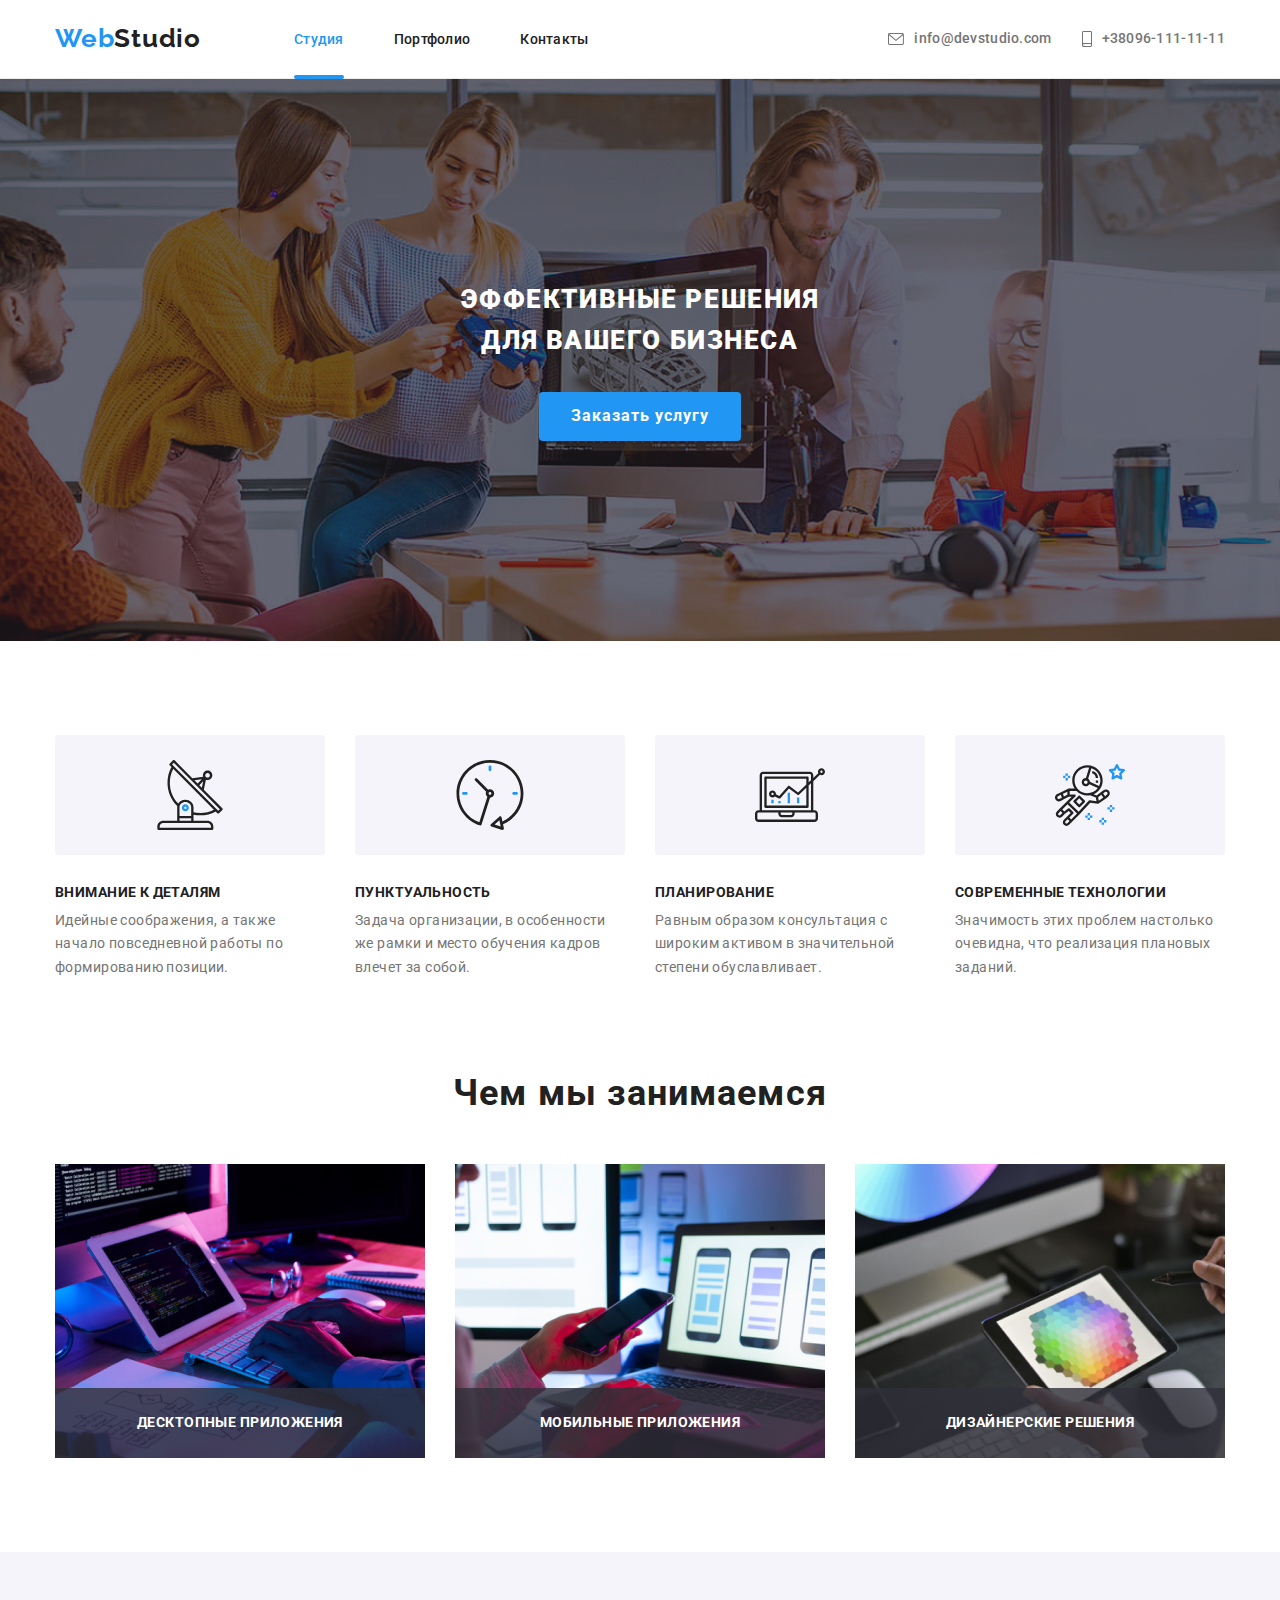
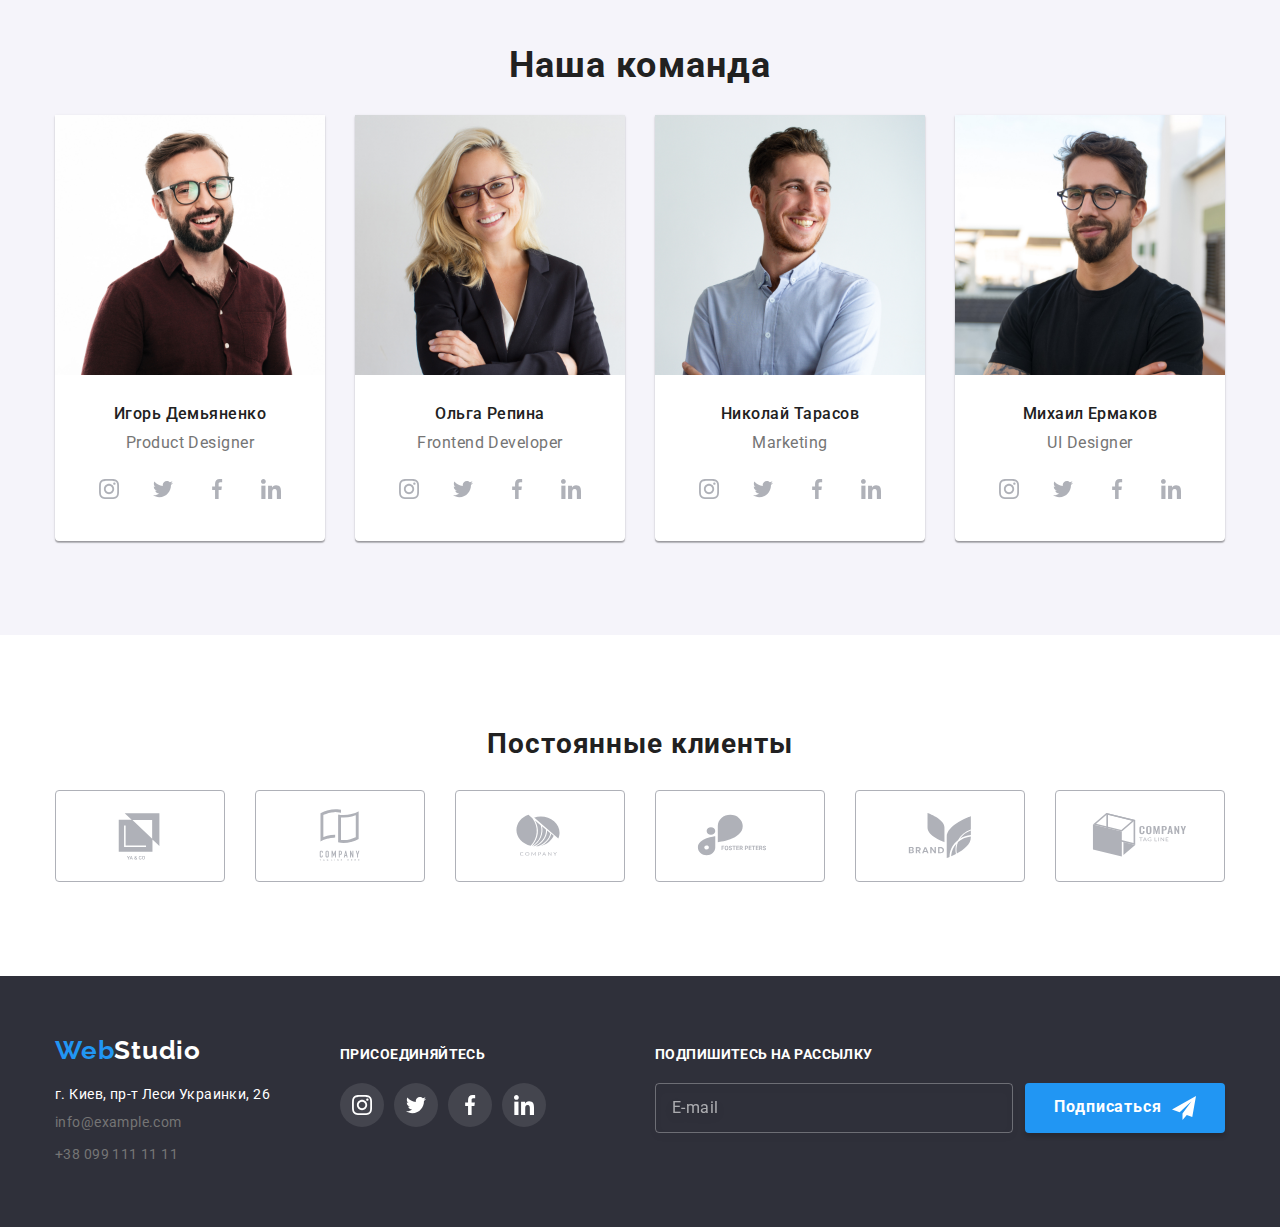
==== commit e42f7231: "ДЗ.8.1.1" ====
--- a/index.html
+++ b/index.html
@@ -57,9 +57,9 @@
             </a>
           </li>
         </ul>
+      </div>
 
-        <!-- МОДАЛКА -->
-        <!-- <button type="button" class="menu-open-btn" data-menu-open>
+      <!-- <button type="button" class="menu-open-btn" data-menu-open>
           <svg class="mobile-icon" width="40" height="40">
             <use href="./image/icons.svg#icon-menu"></use>
           </svg>
@@ -109,8 +109,8 @@
               <a href="" class="mob-menu-social__link menu__linked">LinkedIn</a>
             </li>
           </ul>
-        </div> -->
-      </div>
+        </div>
+      </div> -->
     </header>
 
     <main class="main">
--- a/css/main.min.css
+++ b/css/main.min.css
@@ -1 +1 @@
-:root{--brand-color: #212121}.address__btn,.address__input::placeholder,.address__soc-link,.clients-link,.command-list__soc-link,.menu-metier__top-text,.menu-cntnt__box-icon,.flex{display:flex;justify-content:center;align-items:center}p,h1,h2,h3,h4,h5,h6{margin:0}.body{font-family:"Roboto",sans-serif,Arial;color:#757575}ol,ul{margin:0;padding-left:0}li{list-style:none}a{text-decoration:none}.image{display:block;width:100%;max-width:100%;height:auto}.visually-hidden{position:absolute;white-space:nowrap;width:1px;height:1px;overflow:hidden;border:0;padding:0;clip-path:inset(50%);clip:rect(0 0 0 0);margin:-1px}.container{margin:0 auto;width:100%;padding-left:15px;padding-right:15px}@media screen and (min-width: 480px){.container{max-width:480px}}@media screen and (min-width: 768px){.container{max-width:768px}}@media screen and (min-width: 1200px){.container{max-width:1200px}}.header-line{border-bottom:1px solid #ececec;left:0px;top:0px}.header{background-color:#fff;border-bottom:1px solid #ececec;left:0px;top:0px}.title__logo{text-decoration:none;color:var(--brand-color);font-family:"Raleway";font-weight:700;font-size:24px;line-height:1.2;letter-spacing:.03em;padding-top:16px;padding-bottom:16px}@media screen and (min-width: 1200px){.title__logo{font-weight:700;font-size:26px;line-height:1.1;letter-spacing:.03em}}.title__logo-web{color:#2196f3}.title__logo-studio{color:var(--brand-color)}.title{display:flex}.menu{display:none}@media screen and (min-width: 768px){.menu{display:flex;margin-left:88px;align-items:center}}@media screen and (min-width: 1200px){.menu{display:flex;align-items:center;margin-left:93px}}@media screen and (min-width: 768px){.menu__item{margin-right:50px}}@media screen and (min-width: 768px){.header .container{justify-content:space-between}}@media screen and (min-width: 1200px){.header .container{display:flex;align-items:center}}.menu__link{color:var(--brand-color);font-weight:500;font-size:14px;line-height:1.1;letter-spacing:.02em;text-decoration:none;padding:32px 0;position:relative;transition:color 250ms cubic-bezier(0.4, 0, 0.2, 1)}.menu__link:hover,.menu__link:focus{color:#2196f3}.current::after{content:"";display:block;height:4px;background-color:#2196f3;border-radius:2px;width:100%;position:absolute;bottom:0}.menu .menu__link.current{color:#2196f3}.connect__link-cnct{display:none;margin-left:auto}.connect{display:none;align-items:center;margin-left:auto}@media screen and (min-width: 768px){.connect{margin-left:0}}.connect__link-mail{display:flex;align-items:center;color:#757575;font-weight:500;font-size:14px;line-height:1.1;letter-spacing:.02em;text-decoration:none;transition:color 250ms cubic-bezier(0.4, 0, 0.2, 1)}.connect__link-mail:hover,.connect__link-mail:focus{color:#2196f3}@media screen and (min-width: 768px){.connect__link-mail{margin-right:15px}}.connect__icon{transition:fill 250ms cubic-bezier(0.4, 0, 0.2, 1)}.connect__link-mail:hover .connect__icon,.connect__link-mail:focus .connect__icon{fill:#2196f3}.connect__link-tel{display:flex;align-items:center;margin:0;color:#757575;font-weight:500;font-size:14px;line-height:1.1;letter-spacing:.02em;text-decoration:none;transition:color 250ms cubic-bezier(0.4, 0, 0.2, 1)}.connect__link-tel:hover,.connect__link-tel:focus{color:#2196f3}@media screen and (min-width: 768px){.connect__link-tel{margin-right:30px}}.connect__icon{fill:#757575;margin-right:10px}.connect__link-tel:hover .connect__icon,.connect__link-tel:focus .connect__icon{fill:#2196f3}.menu-open-btn{background-color:rgba(0,0,0,0);border:none;display:inline-flex;margin-left:auto;padding:0;cursor:pointer}.menu-open-btn:hover,.menu-open-btn:focus{fill:#2196f3}.mobile-menu{position:fixed;z-index:2;background-color:#fff;top:0;left:0;width:100vw;height:100vh;padding-top:48px;padding-bottom:48px;padding-left:40px;display:flex;flex-direction:column;justify-content:space-between;overflow:auto}.menu-close-btn{position:absolute;top:0;right:0;padding-top:10px;padding-right:15px;background-color:rgba(0,0,0,0);border:none;cursor:pointer}.mob-menu__link{font-weight:500;font-size:40px;line-height:1.2;letter-spacing:.02em;color:var(--brand-color)}.mob-menu .mob-menu__link.mob-current{color:#2196f3}.mob-menu__item:not(:last-child){margin-bottom:32px}.mob-menu-social__list{display:flex}.mob-menu-social__link{color:#2196f3;border-right:1px solid rgba(33,33,33,.2);transform:rotate(90deg);margin-right:10px;padding-right:10px}.menu__linked{border:none}.mob-menu__item-connect:not(:last-child){padding-bottom:32px}.mob-menu__link-tel{font-weight:500;font-size:34px;line-height:1.2;letter-spacing:.02em;color:#757575}.mob-menu__link-tel:hover,.mob-menu__link-tel:focus{color:#2196f3}.mob-menu__link-mail{font-weight:500;font-size:24px;line-height:1.1;letter-spacing:.02em;color:#757575}.mob-menu__link-mail:hover,.mob-menu__link-mail:focus{color:#2196f3}.hero-btn{color:#fff;background-color:#2196f3;min-width:200px;font-weight:700;font-size:16px;line-height:1.8;letter-spacing:.06em;cursor:pointer;display:flex;font-family:inherit;padding:10px 32px;border:1px rgba(0,0,0,0);border-radius:4px;transition:background-color 250ms cubic-bezier(0.4, 0, 0.2, 1)}.hero-btn:hover,.hero-btn:focus{background-color:#188ce8}.flex{flex-direction:column}.hero{background-color:#2f303a;padding:200px 0;background-image:linear-gradient(rgba(47, 48, 58, 0.4), rgba(47, 48, 58, 0.4)),url(../image/hero.jpg);background-repeat:no-repeat;background-position:center;max-width:1600px;margin:0 auto}.hero-caption{color:#fff;font-weight:900;font-size:24px;line-height:1.7;letter-spacing:.06em;text-align:center;text-transform:uppercase;width:100%;margin-bottom:30px}@media screen and (min-width: 768px){.hero-caption{font-weight:900;font-size:26px;line-height:1.6;letter-spacing:.06em;width:360px}}@media screen and (min-width: 1200px){.hero-caption{margin-left:452px;margin-right:452px}}.content{padding-top:60px;padding-bottom:60px}@media screen and (min-width: 1200px){.content{padding-top:94px;padding-bottom:94px}}@media screen and (min-width: 768px){.menu-cntnt__item{width:calc((100% - 90px)/2)}}.menu-cntnt{display:flex;flex-wrap:wrap;justify-content:center;gap:30px}@media screen and (min-width: 1200px){.menu-cntnt{flex-wrap:nowrap;justify-content:space-between}}.menu-cntnt__box-icon{background-color:#f5f4fa;margin-bottom:30px;border-radius:4px;height:120px}.menu-cntnt__caption{color:var(--brand-color);font-weight:700;font-size:14px;line-height:1;letter-spacing:.03em;text-transform:uppercase;margin-bottom:10px;text-align:center}@media screen and (min-width: 768px){.menu-cntnt__caption{text-align:start}}.menu-cntnt__text{font-weight:400;font-size:14px;line-height:1.7;letter-spacing:.03em;width:100%}@media screen and (max-width: 1199px){.emplom-hidden{display:none}}.employment{padding-bottom:94px}.menu-metier{display:flex;flex-wrap:wrap;gap:30px}.menu-metier__item{position:relative;width:calc((100% - 60px)/3)}.employment-caption{color:var(--brand-color);font-weight:700;font-size:36px;line-height:1.1;letter-spacing:.03em;text-align:center;margin-bottom:50px}.menu-metier__top-text{position:absolute;bottom:0;font-weight:700;font-size:14px;line-height:1.1;letter-spacing:.03em;text-transform:uppercase;color:#fff;background:rgba(47,48,58,.8);width:100%;height:70px}.container{padding-top:0;padding-bottom:0}.team{padding-top:60px;padding-bottom:60px;background-color:#f5f4fa}@media screen and (min-width: 1200px){.team{padding-top:94px;padding-bottom:94px}}.team-caption{color:var(--brand-color);font-weight:700;font-size:36px;line-height:1.1;letter-spacing:.03em;text-align:center;margin-bottom:30px}.command-list{display:flex;flex-wrap:wrap;justify-content:center;gap:30px}@media screen and (min-width: 1200px){.command-list{flex-wrap:nowrap;justify-content:space-between}}.command-list__item{text-align:center;box-shadow:0px 1px 3px rgba(0,0,0,.12),0px 1px 1px rgba(0,0,0,.14),0px 2px 1px rgba(0,0,0,.2);border-radius:0px 0px 4px 4px;background-color:#fff}@media screen and (min-width: 768px){.command-list__item{width:calc((100% - 90px)/2)}}.command-list__name{color:var(--brand-color);font-weight:500;font-size:16px;line-height:1.1;letter-spacing:.03em;margin-top:30px;margin-bottom:11px}.command-list__text{font-weight:400;font-size:16px;line-height:1.1;letter-spacing:.03em;margin-bottom:16px}.command-list__soc-list{display:flex;justify-content:center;padding-bottom:30px}.command-list__soc-item{width:44px;height:44px;margin-left:10px}.command-list__soc-item:first-child{margin-left:0}.command-list__soc-link{width:100%;height:100%;border-radius:50px;transition:background-color 250ms cubic-bezier(0.4, 0, 0.2, 1)}.command-list__soc-link:hover,.command-list__soc-link:focus{background-color:#2196f3}.command-list__soc-icon{fill:#afb1b8;transition:fill 250ms cubic-bezier(0.4, 0, 0.2, 1)}.command-list__soc-link:hover .command-list__soc-icon,.command-list__soc-link:focus .command-list__soc-icon{fill:#fff}.clients{padding-top:60px;padding-bottom:60px}@media screen and (min-width: 1200px){.clients{padding-top:94px;padding-bottom:94px}}.clients-title{text-align:center;font-size:28px;letter-spacing:.03em;color:var(--brand-color);margin-bottom:30px;line-height:1.1}.clients-list{display:flex;justify-content:center;flex-wrap:wrap;gap:30px}@media screen and (min-width: 1200px){.clients-list{flex-wrap:nowrap;justify-content:space-between}}.clients-item{height:92px}@media screen and (min-width: 480px){.clients-item{width:calc((100% - 30px)/2)}}@media screen and (min-width: 768px){.clients-item{width:calc((100% - 120px)/3)}}.clients-link{width:100%;height:100%;border-radius:4px;border:1px solid #afb1b8;transition:border-color 250ms cubic-bezier(0.4, 0, 0.2, 1)}.clients-link:hover,.clients-link:focus{border-color:#2196f3}.clients-icon{fill:#afb1b8;transition:fill 250ms cubic-bezier(0.4, 0, 0.2, 1)}.clients-link:hover .clients-icon,.clients-link:focus .clients-icon{fill:#2196f3}@media screen and (max-width: 767px){.footers{display:flex;flex-direction:column;justify-content:center}}@media screen and (min-width: 1200px){.footers{display:flex;align-items:baseline;justify-content:space-between}}@media screen and (min-width: 768px){.footer-class{display:flex;justify-content:space-around;align-items:baseline;margin-bottom:60px}}@media screen and (min-width: 1200px){.footer-class{display:flex;align-items:baseline;margin-bottom:0}}.address__logo-nav{text-decoration:none;color:var(--brand-color);font-family:"Raleway";font-weight:700;font-size:24px;line-height:1.1;letter-spacing:.03em;margin-bottom:20px;display:block}@media screen and (max-width: 1199px){.address__logo-nav{text-align:center}}@media screen and (min-width: 1200px){.address__logo-nav{font-weight:700;font-size:26px;line-height:1.1;letter-spacing:.03em}}@media screen and (min-width: 1200px){.address{margin-right:70px}}.address__address{display:flex;width:100%;justify-content:center}@media screen and (max-width: 1199px){.address__address{text-align:center}}@media screen and (max-width: 768px){.address__address{margin-bottom:60px}}.footer{background-color:#2f303a;padding:60px 0 60px 0}.address__logo-web{color:#2196f3}.address__logo-studio{color:#fff}.address__item:not(:last-child){margin-bottom:8px}.address__adds{color:#fff;font-weight:400;font-size:14px;line-height:1.1;letter-spacing:.03em;font-style:normal;text-decoration:none;transition:color 250ms cubic-bezier(0.4, 0, 0.2, 1)}.address__adds:hover,.address__adds:focus{color:#2196f3}.address__link-mail{color:#757575;font-weight:400;font-size:14px;line-height:1.7;letter-spacing:.03em;font-style:normal;text-decoration:none;transition:color 250ms cubic-bezier(0.4, 0, 0.2, 1)}.address__link-mail:hover,.address__link-mail:focus{color:#2196f3}.address__link-tel{color:#757575;font-weight:400;font-size:14px;line-height:1.7;letter-spacing:.03em;font-style:normal;text-decoration:none;transition:color 250ms cubic-bezier(0.4, 0, 0.2, 1)}.address__link-tel:hover,.address__link-tel:focus{color:#2196f3}@media screen and (max-width: 768px){.address__soc-content{margin-bottom:60px}}.address__soc-list{display:flex;flex-wrap:wrap;gap:10px;justify-content:center}.address__text{font-weight:700;font-size:14px;line-height:1.1;letter-spacing:.03em;text-transform:uppercase;color:#fff;margin-bottom:20px}@media screen and (max-width: 1199px){.address__text{text-align:center}}.address__soc-link{border-radius:50px;background:rgba(255,255,255,.1);fill:#fff;width:44px;height:44px;transition:background-color 250ms cubic-bezier(0.4, 0, 0.2, 1)}.address__soc-link:hover,.address__soc-link:focus{background-color:#2196f3}@media screen and (min-width: 1200px){.address__sub{margin-left:93px}}@media screen and (max-width: 1199px){.address__span{display:flex;flex-direction:column;align-items:center}}@media screen and (min-width: 1200px){.address__span{display:flex}}.address__label{display:block;top:0;left:0;font-weight:700;font-size:14px;line-height:1.1;letter-spacing:.03em;text-transform:uppercase;color:#fff;margin-bottom:20px}@media screen and (max-width: 1199px){.address__label{text-align:center}}.address__input{width:100%;height:50px;background-color:rgba(0,0,0,0);outline:none;border:1px solid rgba(255,255,255,.3);filter:drop-shadow(0px 4px 4px rgba(0, 0, 0, 0.15));border-radius:4px;padding:15px 0 15px 16px;color:#fff}@media screen and (max-width: 1199px){.address__input{max-width:450px;margin-bottom:20px}}@media screen and (min-width: 1200px){.address__input{width:358px;margin-right:12px}}.address__input:focus{border:1px solid #2196f3;filter:drop-shadow(0px 4px 4px rgba(0, 0, 0, 0.15));transition:border 250ms cubic-bezier(0.4, 0, 0.2, 1)}.address__input::placeholder{font-weight:400;font-size:16px;line-height:1.2;letter-spacing:.03em;color:rgba(255,255,255,.6)}.address__btn{width:200px;height:50px;background:#2196f3;box-shadow:0px 4px 4px rgba(0,0,0,.15);border-radius:4px;border:none;font-weight:700;font-size:16px;line-height:1.8;letter-spacing:.06em;color:#fff;cursor:pointer}.address__icon-plane{margin-left:10px}.categories{display:flex;flex-wrap:wrap}@media screen and (max-width: 767px){.categories{padding-top:60px;padding-bottom:40px}}@media screen and (max-width: 1199px){.categories{padding-top:60px;padding-bottom:30px}}@media screen and (min-width: 1200px){.categories{padding-top:94px;padding-bottom:50px}}@media screen and (min-width: 768px){.categories{justify-content:center}}.categories__item{margin-right:8px;margin-bottom:15px}.categories__btn{display:flex;padding:6px 22px 6px 22px;color:var(--brand-color);background-color:#f5f4fa;cursor:pointer;font-weight:500;font-size:16px;line-height:1.6;letter-spacing:.03em;font-family:inherit;border-radius:4px;border:1px rgba(0,0,0,0);transition:color 250ms cubic-bezier(0.4, 0, 0.2, 1),background-color 250ms cubic-bezier(0.4, 0, 0.2, 1),box-shadow 250ms cubic-bezier(0.4, 0, 0.2, 1)}.categories__btn:hover,.categories__btn:focus{color:#fff;background-color:#2196f3;box-shadow:0px 3px 1px rgba(0,0,0,.1),0px 1px 2px rgba(0,0,0,.08),0px 2px 2px rgba(0,0,0,.12)}.scroll{display:flex;flex-wrap:wrap;gap:30px}@media screen and (min-width: 480px){.scroll{padding-bottom:60px}}@media screen and (min-width: 1200px){.scroll{padding-bottom:94px}}.scroll-item{border-bottom:#eee solid 1px}@media screen and (min-width: 768px){.scroll-item{width:calc((100% - 60px)/2)}}@media screen and (min-width: 1200px){.scroll-item{width:calc((100% - 60px)/3)}}.scroll-link{display:block;position:relative;transition:background-color 250ms cubic-bezier(0.4, 0, 0.2, 1),box-shadow 250ms cubic-bezier(0.4, 0, 0.2, 1)}.scroll-link:hover,.scroll-link:focus{background-color:#fff;box-shadow:0px 1px 1px rgba(0,0,0,.12),0px 4px 4px rgba(0,0,0,.06),1px 4px 6px rgba(0,0,0,.16)}.scroll-link:hover .category-top-text{transform:translateY(0)}.scroll-caption{color:var(--brand-color);font-weight:700;font-size:18px;line-height:2;letter-spacing:.06em;text-decoration:none;margin-bottom:4px}.scroll-text{font-weight:400;font-size:16px;line-height:1.8;letter-spacing:.03em;text-decoration:none;color:#757575}.text{padding:20px 24px;border-bottom:1px solid #eee;border-left:#eee solid 1px;border-right:#eee solid 1px}@media(min-width: 768px)and (max-width: 1199px){.first{padding-bottom:36px}}.img-top-text{position:relative;overflow:hidden;pointer-events:none}.category-top-text{position:absolute;top:0;left:0;width:100%;height:100%;padding:63px 24px;transform:translateY(101%);transition:transform 250ms cubic-bezier(0.4, 0, 0.2, 1);font-weight:400;font-size:18px;line-height:1.5;letter-spacing:.03em;color:#fff;background:rgba(33,150,243,.9)}.backdrop{position:fixed;top:0;left:0;width:100%;height:100%;background:rgba(0,0,0,.2);transition:opacity 250ms linear,visibility 250ms linear}.backdrop.is-hidden{opacity:0;pointer-events:none}.backdrop.is-hidden .modal{transform:translate(-50%, -50%) scale(0)}.modal{position:absolute;width:528px;height:581px;top:50%;left:50%;transform:translate(-50%, -50%) scale(1);background:#fff;box-shadow:0px 1px 3px rgba(0,0,0,.12),0px 1px 1px rgba(0,0,0,.14),0px 2px 1px rgba(0,0,0,.2);border-radius:4px;transition:transform 250ms linear;padding:40px}.close{position:absolute;top:8px;right:8px;display:flex;justify-content:center;text-align:center;padding:6px;border-radius:50%;border:1px solid rgba(0,0,0,.1);background:#fff;cursor:pointer;transition:fill 250ms cubic-bezier(0.4, 0, 0.2, 1)}.close:hover,.close:focus{fill:#2196f3}.modal-title{font-size:20px;line-height:1.15;text-align:center;letter-spacing:.03em;color:#212121;font-weight:700;margin-bottom:12px}.modal-input{width:100%;height:40px;border:1px solid rgba(33,33,33,.2);border-radius:4px;background-color:rgba(0,0,0,0);outline:none;padding:12px 0 12px 42px;transition:border-color 250ms cubic-bezier(0.4, 0, 0.2, 1)}.modal-input:focus{border-color:#2196f3}.modal-input:focus+.input-icon{fill:#2196f3}.modal-field{margin-bottom:10px}.modal-field:nth-child(5){margin-bottom:20px}.input-icon{position:absolute;top:50%;left:12px;transform:translateY(-50%);transition:fill 250ms cubic-bezier(0.4, 0, 0.2, 1)}.modal-label{display:block;font-weight:400;font-size:12px;line-height:1.1666666667;letter-spacing:.01em;margin-bottom:4px}.modal-label-comment{display:block;font-weight:400;font-size:12px;line-height:1.1666666667;letter-spacing:.01em;margin-bottom:4px}.input-block{position:relative}.modal-area{display:block;width:100%;height:120px;resize:none;border:1px solid rgba(33,33,33,.2);border-radius:4px;outline:none;padding:12px 16px;transition:border-color 250ms cubic-bezier(0.4, 0, 0.2, 1)}.modal-area:focus{border-color:#2196f3}::placeholder{font-weight:400;font-size:12px;line-height:1.1666666667;letter-spacing:.01em;color:rgba(117,117,117,.5)}.send-btn{display:block;margin:0 auto;width:200px;height:50px;font-weight:700;font-size:16px;line-height:1.875;letter-spacing:.06em;color:#fff;border:rgba(0,0,0,0);background-color:#188ce8;box-shadow:0px 4px 4px rgba(0,0,0,.15);border-radius:4px;cursor:pointer}.check-text{display:block;font-weight:400;font-size:14px;line-height:1.7142857143;letter-spacing:.03em;color:#757575;justify-content:center;display:flex;align-items:center}.check-text a{text-decoration-line:underline;color:#2196f3}.check-text span{display:flex;justify-content:center;align-items:center;width:16px;height:15px;border:1px solid #212121;margin-right:7px;border-radius:2px}.icon-check{fill:rgba(0,0,0,0)}.input-check:checked+.check-text span{background-color:#2196f3;border:none}.input-check:checked+.check-text .icon-check{fill:#fff}.modal-check-box{margin-bottom:30px}/*# sourceMappingURL=main.min.css.map */+:root{--brand-color: #212121}.address__btn,.address__input::placeholder,.address__soc-link,.clients-link,.command-list__soc-link,.menu-metier__top-text,.menu-cntnt__box-icon,.flex{display:flex;justify-content:center;align-items:center}p,h1,h2,h3,h4,h5,h6{margin:0}.body{font-family:"Roboto",sans-serif,Arial;color:#757575}ol,ul{margin:0;padding-left:0}li{list-style:none}a{text-decoration:none}.image{display:block;width:100%;max-width:100%;height:auto}.visually-hidden{position:absolute;white-space:nowrap;width:1px;height:1px;overflow:hidden;border:0;padding:0;clip-path:inset(50%);clip:rect(0 0 0 0);margin:-1px}.container{margin:0 auto;width:100%;padding-left:15px;padding-right:15px}@media screen and (min-width: 480px){.container{max-width:480px}}@media screen and (min-width: 768px){.container{max-width:768px}}@media screen and (min-width: 1200px){.container{max-width:1200px}}.header-line{border-bottom:1px solid #ececec;left:0px;top:0px}.header{background-color:#fff;border-bottom:1px solid #ececec;left:0px;top:0px}.title__logo{text-decoration:none;color:var(--brand-color);font-family:"Raleway";font-weight:700;font-size:24px;line-height:1.2;letter-spacing:.03em}@media screen and (min-width: 480px){.title__logo{padding-top:16px;padding-bottom:16px}}@media screen and (min-width: 768px){.title__logo{padding-top:24px;padding-bottom:25px}}@media screen and (min-width: 1200px){.title__logo{font-weight:700;font-size:26px;line-height:1.1;letter-spacing:.03em}}.title__logo-web{color:#2196f3}.title__logo-studio{color:var(--brand-color)}.title{display:flex}.menu{display:none}@media screen and (min-width: 768px){.menu{display:flex;margin-left:88px;align-items:center}}@media screen and (min-width: 1200px){.menu{display:flex;align-items:center;margin-left:93px}}@media screen and (min-width: 768px){.menu__item{margin-right:50px}}@media screen and (min-width: 768px){.header .container{display:flex;justify-content:space-between;align-items:center}}@media screen and (min-width: 1200px){.header .container{display:flex;align-items:center}}.menu__link{color:var(--brand-color);font-weight:500;font-size:14px;line-height:1.1;letter-spacing:.02em;text-decoration:none;padding:32px 0;position:relative;transition:color 250ms cubic-bezier(0.4, 0, 0.2, 1)}.menu__link:hover,.menu__link:focus{color:#2196f3}.current::after{content:"";display:block;height:4px;background-color:#2196f3;border-radius:2px;width:100%;position:absolute;bottom:0}.menu .menu__link.current{color:#2196f3}.connect__link-cnct{display:none;margin-left:auto}.connect{display:none}@media screen and (min-width: 480px){.connect{display:none}}@media screen and (min-width: 768px){.connect{display:flex;flex-wrap:wrap}}@media screen and (min-width: 1200px){.connect{display:flex;align-items:center}}.connect__link-mail{display:flex;align-items:center;color:#757575;font-weight:500;font-size:14px;line-height:1.1;letter-spacing:.02em;text-decoration:none;transition:color 250ms cubic-bezier(0.4, 0, 0.2, 1)}.connect__link-mail:hover,.connect__link-mail:focus{color:#2196f3}@media screen and (min-width: 768px){.connect__link-mail{margin-bottom:10px}}@media screen and (min-width: 1200px){.connect__link-mail{margin-right:30px;margin-bottom:0}}.connect__icon{transition:fill 250ms cubic-bezier(0.4, 0, 0.2, 1)}.connect__link-mail:hover .connect__icon,.connect__link-mail:focus .connect__icon{fill:#2196f3}.connect__link-tel{display:flex;align-items:center;margin:0;color:#757575;font-weight:500;font-size:14px;line-height:1.1;letter-spacing:.02em;text-decoration:none;transition:color 250ms cubic-bezier(0.4, 0, 0.2, 1)}.connect__link-tel:hover,.connect__link-tel:focus{color:#2196f3}.connect__icon{fill:#757575;margin-right:10px}.connect__link-tel:hover .connect__icon,.connect__link-tel:focus .connect__icon{fill:#2196f3}.menu-open-btn{background-color:rgba(0,0,0,0);border:none;display:inline-flex;margin-left:auto;padding:0;cursor:pointer}.menu-open-btn:hover,.menu-open-btn:focus{fill:#2196f3}.mobile-menu{position:fixed;z-index:2;background-color:#fff;top:0;left:0;width:100vw;height:100vh;padding-top:48px;padding-bottom:48px;padding-left:40px;display:flex;flex-direction:column;justify-content:space-between;overflow:auto}.menu-close-btn{position:absolute;top:0;right:0;padding-top:10px;padding-right:15px;background-color:rgba(0,0,0,0);border:none;cursor:pointer}.mob-menu__link{font-weight:500;font-size:40px;line-height:1.2;letter-spacing:.02em;color:var(--brand-color)}.mob-menu .mob-menu__link.mob-current{color:#2196f3}.mob-menu__item:not(:last-child){margin-bottom:32px}.mob-menu-social__list{display:flex}.mob-menu-social__link{color:#2196f3;border-right:1px solid rgba(33,33,33,.2);transform:rotate(90deg);margin-right:10px;padding-right:10px}.menu__linked{border:none}.mob-menu__item-connect:not(:last-child){padding-bottom:32px}.mob-menu__link-tel{font-weight:500;font-size:34px;line-height:1.2;letter-spacing:.02em;color:#757575}.mob-menu__link-tel:hover,.mob-menu__link-tel:focus{color:#2196f3}.mob-menu__link-mail{font-weight:500;font-size:24px;line-height:1.1;letter-spacing:.02em;color:#757575}.mob-menu__link-mail:hover,.mob-menu__link-mail:focus{color:#2196f3}.hero-btn{color:#fff;background-color:#2196f3;min-width:200px;font-weight:700;font-size:16px;line-height:1.8;letter-spacing:.06em;cursor:pointer;display:flex;font-family:inherit;padding:10px 32px;border:1px rgba(0,0,0,0);border-radius:4px;transition:background-color 250ms cubic-bezier(0.4, 0, 0.2, 1)}.hero-btn:hover,.hero-btn:focus{background-color:#188ce8}.flex{flex-direction:column}.hero{background-color:#2f303a;padding:200px 0;background-image:linear-gradient(rgba(47, 48, 58, 0.4), rgba(47, 48, 58, 0.4)),url(../image/hero.jpg);background-repeat:no-repeat;background-position:center;max-width:1600px;margin:0 auto}.hero-caption{color:#fff;font-weight:900;font-size:24px;line-height:1.7;letter-spacing:.06em;text-align:center;text-transform:uppercase;width:100%;margin-bottom:30px}@media screen and (min-width: 768px){.hero-caption{font-weight:900;font-size:26px;line-height:1.6;letter-spacing:.06em;width:360px}}@media screen and (min-width: 1200px){.hero-caption{margin-left:452px;margin-right:452px}}.content{padding-top:60px;padding-bottom:60px}@media screen and (min-width: 1200px){.content{padding-top:94px;padding-bottom:94px}}@media screen and (min-width: 768px){.menu-cntnt__item{width:calc((100% - 90px)/2)}}.menu-cntnt{display:flex;flex-wrap:wrap;justify-content:center;gap:30px}@media screen and (min-width: 1200px){.menu-cntnt{flex-wrap:nowrap;justify-content:space-between}}.menu-cntnt__box-icon{background-color:#f5f4fa;margin-bottom:30px;border-radius:4px;height:120px}.menu-cntnt__caption{color:var(--brand-color);font-weight:700;font-size:14px;line-height:1;letter-spacing:.03em;text-transform:uppercase;margin-bottom:10px;text-align:center}@media screen and (min-width: 768px){.menu-cntnt__caption{text-align:start}}.menu-cntnt__text{font-weight:400;font-size:14px;line-height:1.7;letter-spacing:.03em;width:100%}@media screen and (max-width: 1199px){.emplom-hidden{display:none}}.employment{padding-bottom:94px}.menu-metier{display:flex;flex-wrap:wrap;gap:30px}.menu-metier__item{position:relative;width:calc((100% - 60px)/3)}.employment-caption{color:var(--brand-color);font-weight:700;font-size:36px;line-height:1.1;letter-spacing:.03em;text-align:center;margin-bottom:50px}.menu-metier__top-text{position:absolute;bottom:0;font-weight:700;font-size:14px;line-height:1.1;letter-spacing:.03em;text-transform:uppercase;color:#fff;background:rgba(47,48,58,.8);width:100%;height:70px}.container{padding-top:0;padding-bottom:0}.team{padding-top:60px;padding-bottom:60px;background-color:#f5f4fa}@media screen and (min-width: 1200px){.team{padding-top:94px;padding-bottom:94px}}.team-caption{color:var(--brand-color);font-weight:700;font-size:36px;line-height:1.1;letter-spacing:.03em;text-align:center;margin-bottom:30px}.command-list{display:flex;flex-wrap:wrap;justify-content:center;gap:30px}@media screen and (min-width: 1200px){.command-list{flex-wrap:nowrap;justify-content:space-between}}.command-list__item{text-align:center;box-shadow:0px 1px 3px rgba(0,0,0,.12),0px 1px 1px rgba(0,0,0,.14),0px 2px 1px rgba(0,0,0,.2);border-radius:0px 0px 4px 4px;background-color:#fff}@media screen and (min-width: 768px){.command-list__item{width:calc((100% - 90px)/2)}}.command-list__name{color:var(--brand-color);font-weight:500;font-size:16px;line-height:1.1;letter-spacing:.03em;margin-top:30px;margin-bottom:11px}.command-list__text{font-weight:400;font-size:16px;line-height:1.1;letter-spacing:.03em;margin-bottom:16px}.command-list__soc-list{display:flex;justify-content:center;padding-bottom:30px}.command-list__soc-item{width:44px;height:44px;margin-left:10px}.command-list__soc-item:first-child{margin-left:0}.command-list__soc-link{width:100%;height:100%;border-radius:50px;transition:background-color 250ms cubic-bezier(0.4, 0, 0.2, 1)}.command-list__soc-link:hover,.command-list__soc-link:focus{background-color:#2196f3}.command-list__soc-icon{fill:#afb1b8;transition:fill 250ms cubic-bezier(0.4, 0, 0.2, 1)}.command-list__soc-link:hover .command-list__soc-icon,.command-list__soc-link:focus .command-list__soc-icon{fill:#fff}.clients{padding-top:60px;padding-bottom:60px}@media screen and (min-width: 1200px){.clients{padding-top:94px;padding-bottom:94px}}.clients-title{text-align:center;font-size:28px;letter-spacing:.03em;color:var(--brand-color);margin-bottom:30px;line-height:1.1}.clients-list{display:flex;justify-content:center;flex-wrap:wrap;gap:30px}@media screen and (min-width: 1200px){.clients-list{flex-wrap:nowrap;justify-content:space-between}}.clients-item{height:92px}@media screen and (min-width: 480px){.clients-item{width:calc((100% - 30px)/2)}}@media screen and (min-width: 768px){.clients-item{width:calc((100% - 120px)/3)}}.clients-link{width:100%;height:100%;border-radius:4px;border:1px solid #afb1b8;transition:border-color 250ms cubic-bezier(0.4, 0, 0.2, 1)}.clients-link:hover,.clients-link:focus{border-color:#2196f3}.clients-icon{fill:#afb1b8;transition:fill 250ms cubic-bezier(0.4, 0, 0.2, 1)}.clients-link:hover .clients-icon,.clients-link:focus .clients-icon{fill:#2196f3}@media screen and (max-width: 767px){.footers{display:flex;flex-direction:column;justify-content:center}}@media screen and (min-width: 1200px){.footers{display:flex;align-items:baseline;justify-content:space-between}}@media screen and (min-width: 768px){.footer-class{display:flex;justify-content:space-around;align-items:baseline;margin-bottom:60px}}@media screen and (min-width: 1200px){.footer-class{display:flex;align-items:baseline;margin-bottom:0}}.address__logo-nav{text-decoration:none;color:var(--brand-color);font-family:"Raleway";font-weight:700;font-size:24px;line-height:1.1;letter-spacing:.03em;margin-bottom:20px;display:block}@media screen and (max-width: 1199px){.address__logo-nav{text-align:center}}@media screen and (min-width: 1200px){.address__logo-nav{font-weight:700;font-size:26px;line-height:1.1;letter-spacing:.03em}}@media screen and (min-width: 1200px){.address{margin-right:70px}}.address__address{display:flex;width:100%;justify-content:center}@media screen and (max-width: 1199px){.address__address{text-align:center}}@media screen and (max-width: 768px){.address__address{margin-bottom:60px}}.footer{background-color:#2f303a;padding:60px 0 60px 0}.address__logo-web{color:#2196f3}.address__logo-studio{color:#fff}.address__item:not(:last-child){margin-bottom:8px}.address__adds{color:#fff;font-weight:400;font-size:14px;line-height:1.1;letter-spacing:.03em;font-style:normal;text-decoration:none;transition:color 250ms cubic-bezier(0.4, 0, 0.2, 1)}.address__adds:hover,.address__adds:focus{color:#2196f3}.address__link-mail{color:#757575;font-weight:400;font-size:14px;line-height:1.7;letter-spacing:.03em;font-style:normal;text-decoration:none;transition:color 250ms cubic-bezier(0.4, 0, 0.2, 1)}.address__link-mail:hover,.address__link-mail:focus{color:#2196f3}.address__link-tel{color:#757575;font-weight:400;font-size:14px;line-height:1.7;letter-spacing:.03em;font-style:normal;text-decoration:none;transition:color 250ms cubic-bezier(0.4, 0, 0.2, 1)}.address__link-tel:hover,.address__link-tel:focus{color:#2196f3}@media screen and (max-width: 768px){.address__soc-content{margin-bottom:60px}}.address__soc-list{display:flex;flex-wrap:wrap;gap:10px;justify-content:center}.address__text{font-weight:700;font-size:14px;line-height:1.1;letter-spacing:.03em;text-transform:uppercase;color:#fff;margin-bottom:20px}@media screen and (max-width: 1199px){.address__text{text-align:center}}.address__soc-link{border-radius:50px;background:rgba(255,255,255,.1);fill:#fff;width:44px;height:44px;transition:background-color 250ms cubic-bezier(0.4, 0, 0.2, 1)}.address__soc-link:hover,.address__soc-link:focus{background-color:#2196f3}@media screen and (min-width: 1200px){.address__sub{margin-left:93px}}@media screen and (max-width: 1199px){.address__span{display:flex;flex-direction:column;align-items:center}}@media screen and (min-width: 1200px){.address__span{display:flex}}.address__label{display:block;top:0;left:0;font-weight:700;font-size:14px;line-height:1.1;letter-spacing:.03em;text-transform:uppercase;color:#fff;margin-bottom:20px}@media screen and (max-width: 1199px){.address__label{text-align:center}}.address__input{width:100%;height:50px;background-color:rgba(0,0,0,0);outline:none;border:1px solid rgba(255,255,255,.3);filter:drop-shadow(0px 4px 4px rgba(0, 0, 0, 0.15));border-radius:4px;padding:15px 0 15px 16px;color:#fff}@media screen and (max-width: 1199px){.address__input{max-width:450px;margin-bottom:20px}}@media screen and (min-width: 1200px){.address__input{width:358px;margin-right:12px}}.address__input:focus{border:1px solid #2196f3;filter:drop-shadow(0px 4px 4px rgba(0, 0, 0, 0.15));transition:border 250ms cubic-bezier(0.4, 0, 0.2, 1)}.address__input::placeholder{font-weight:400;font-size:16px;line-height:1.2;letter-spacing:.03em;color:rgba(255,255,255,.6)}.address__btn{width:200px;height:50px;background:#2196f3;box-shadow:0px 4px 4px rgba(0,0,0,.15);border-radius:4px;border:none;font-weight:700;font-size:16px;line-height:1.8;letter-spacing:.06em;color:#fff;cursor:pointer}.address__icon-plane{margin-left:10px}.categories{display:flex;flex-wrap:wrap}@media screen and (max-width: 767px){.categories{padding-top:60px;padding-bottom:40px}}@media screen and (max-width: 1199px){.categories{padding-top:60px;padding-bottom:30px}}@media screen and (min-width: 1200px){.categories{padding-top:94px;padding-bottom:50px}}@media screen and (min-width: 768px){.categories{justify-content:center}}.categories__item{margin-right:8px;margin-bottom:15px}.categories__btn{display:flex;padding:6px 22px 6px 22px;color:var(--brand-color);background-color:#f5f4fa;cursor:pointer;font-weight:500;font-size:16px;line-height:1.6;letter-spacing:.03em;font-family:inherit;border-radius:4px;border:1px rgba(0,0,0,0);transition:color 250ms cubic-bezier(0.4, 0, 0.2, 1),background-color 250ms cubic-bezier(0.4, 0, 0.2, 1),box-shadow 250ms cubic-bezier(0.4, 0, 0.2, 1)}.categories__btn:hover,.categories__btn:focus{color:#fff;background-color:#2196f3;box-shadow:0px 3px 1px rgba(0,0,0,.1),0px 1px 2px rgba(0,0,0,.08),0px 2px 2px rgba(0,0,0,.12)}.scroll{display:flex;flex-wrap:wrap;gap:30px}@media screen and (min-width: 480px){.scroll{padding-bottom:60px}}@media screen and (min-width: 1200px){.scroll{padding-bottom:94px}}.scroll-item{border-bottom:#eee solid 1px}@media screen and (min-width: 768px){.scroll-item{width:calc((100% - 60px)/2)}}@media screen and (min-width: 1200px){.scroll-item{width:calc((100% - 60px)/3)}}.scroll-link{display:block;position:relative;transition:background-color 250ms cubic-bezier(0.4, 0, 0.2, 1),box-shadow 250ms cubic-bezier(0.4, 0, 0.2, 1)}.scroll-link:hover,.scroll-link:focus{background-color:#fff;box-shadow:0px 1px 1px rgba(0,0,0,.12),0px 4px 4px rgba(0,0,0,.06),1px 4px 6px rgba(0,0,0,.16)}.scroll-link:hover .category-top-text{transform:translateY(0)}.scroll-caption{color:var(--brand-color);font-weight:700;font-size:18px;line-height:2;letter-spacing:.06em;text-decoration:none;margin-bottom:4px}.scroll-text{font-weight:400;font-size:16px;line-height:1.8;letter-spacing:.03em;text-decoration:none;color:#757575}.text{padding:20px 24px;border-bottom:1px solid #eee;border-left:#eee solid 1px;border-right:#eee solid 1px}@media(min-width: 768px)and (max-width: 1199px){.first{padding-bottom:36px}}.img-top-text{position:relative;overflow:hidden;pointer-events:none}.category-top-text{position:absolute;top:0;left:0;width:100%;height:100%;padding:63px 24px;transform:translateY(101%);transition:transform 250ms cubic-bezier(0.4, 0, 0.2, 1);font-weight:400;font-size:18px;line-height:1.5;letter-spacing:.03em;color:#fff;background:rgba(33,150,243,.9)}.backdrop{position:fixed;top:0;left:0;width:100%;height:100%;background:rgba(0,0,0,.2);transition:opacity 250ms linear,visibility 250ms linear}.backdrop.is-hidden{opacity:0;pointer-events:none}.backdrop.is-hidden .modal{transform:translate(-50%, -50%) scale(0)}.modal{position:absolute;width:528px;height:581px;top:50%;left:50%;transform:translate(-50%, -50%) scale(1);background:#fff;box-shadow:0px 1px 3px rgba(0,0,0,.12),0px 1px 1px rgba(0,0,0,.14),0px 2px 1px rgba(0,0,0,.2);border-radius:4px;transition:transform 250ms linear;padding:40px}.close{position:absolute;top:8px;right:8px;display:flex;justify-content:center;text-align:center;padding:6px;border-radius:50%;border:1px solid rgba(0,0,0,.1);background:#fff;cursor:pointer;transition:fill 250ms cubic-bezier(0.4, 0, 0.2, 1)}.close:hover,.close:focus{fill:#2196f3}.modal-title{font-size:20px;line-height:1.15;text-align:center;letter-spacing:.03em;color:#212121;font-weight:700;margin-bottom:12px}.modal-input{width:100%;height:40px;border:1px solid rgba(33,33,33,.2);border-radius:4px;background-color:rgba(0,0,0,0);outline:none;padding:12px 0 12px 42px;transition:border-color 250ms cubic-bezier(0.4, 0, 0.2, 1)}.modal-input:focus{border-color:#2196f3}.modal-input:focus+.input-icon{fill:#2196f3}.modal-field{margin-bottom:10px}.modal-field:nth-child(5){margin-bottom:20px}.input-icon{position:absolute;top:50%;left:12px;transform:translateY(-50%);transition:fill 250ms cubic-bezier(0.4, 0, 0.2, 1)}.modal-label{display:block;font-weight:400;font-size:12px;line-height:1.1666666667;letter-spacing:.01em;margin-bottom:4px}.modal-label-comment{display:block;font-weight:400;font-size:12px;line-height:1.1666666667;letter-spacing:.01em;margin-bottom:4px}.input-block{position:relative}.modal-area{display:block;width:100%;height:120px;resize:none;border:1px solid rgba(33,33,33,.2);border-radius:4px;outline:none;padding:12px 16px;transition:border-color 250ms cubic-bezier(0.4, 0, 0.2, 1)}.modal-area:focus{border-color:#2196f3}::placeholder{font-weight:400;font-size:12px;line-height:1.1666666667;letter-spacing:.01em;color:rgba(117,117,117,.5)}.send-btn{display:block;margin:0 auto;width:200px;height:50px;font-weight:700;font-size:16px;line-height:1.875;letter-spacing:.06em;color:#fff;border:rgba(0,0,0,0);background-color:#188ce8;box-shadow:0px 4px 4px rgba(0,0,0,.15);border-radius:4px;cursor:pointer}.check-text{display:block;font-weight:400;font-size:14px;line-height:1.7142857143;letter-spacing:.03em;color:#757575;justify-content:center;display:flex;align-items:center}.check-text a{text-decoration-line:underline;color:#2196f3}.check-text span{display:flex;justify-content:center;align-items:center;width:16px;height:15px;border:1px solid #212121;margin-right:7px;border-radius:2px}.icon-check{fill:rgba(0,0,0,0)}.input-check:checked+.check-text span{background-color:#2196f3;border:none}.input-check:checked+.check-text .icon-check{fill:#fff}.modal-check-box{margin-bottom:30px}/*# sourceMappingURL=main.min.css.map */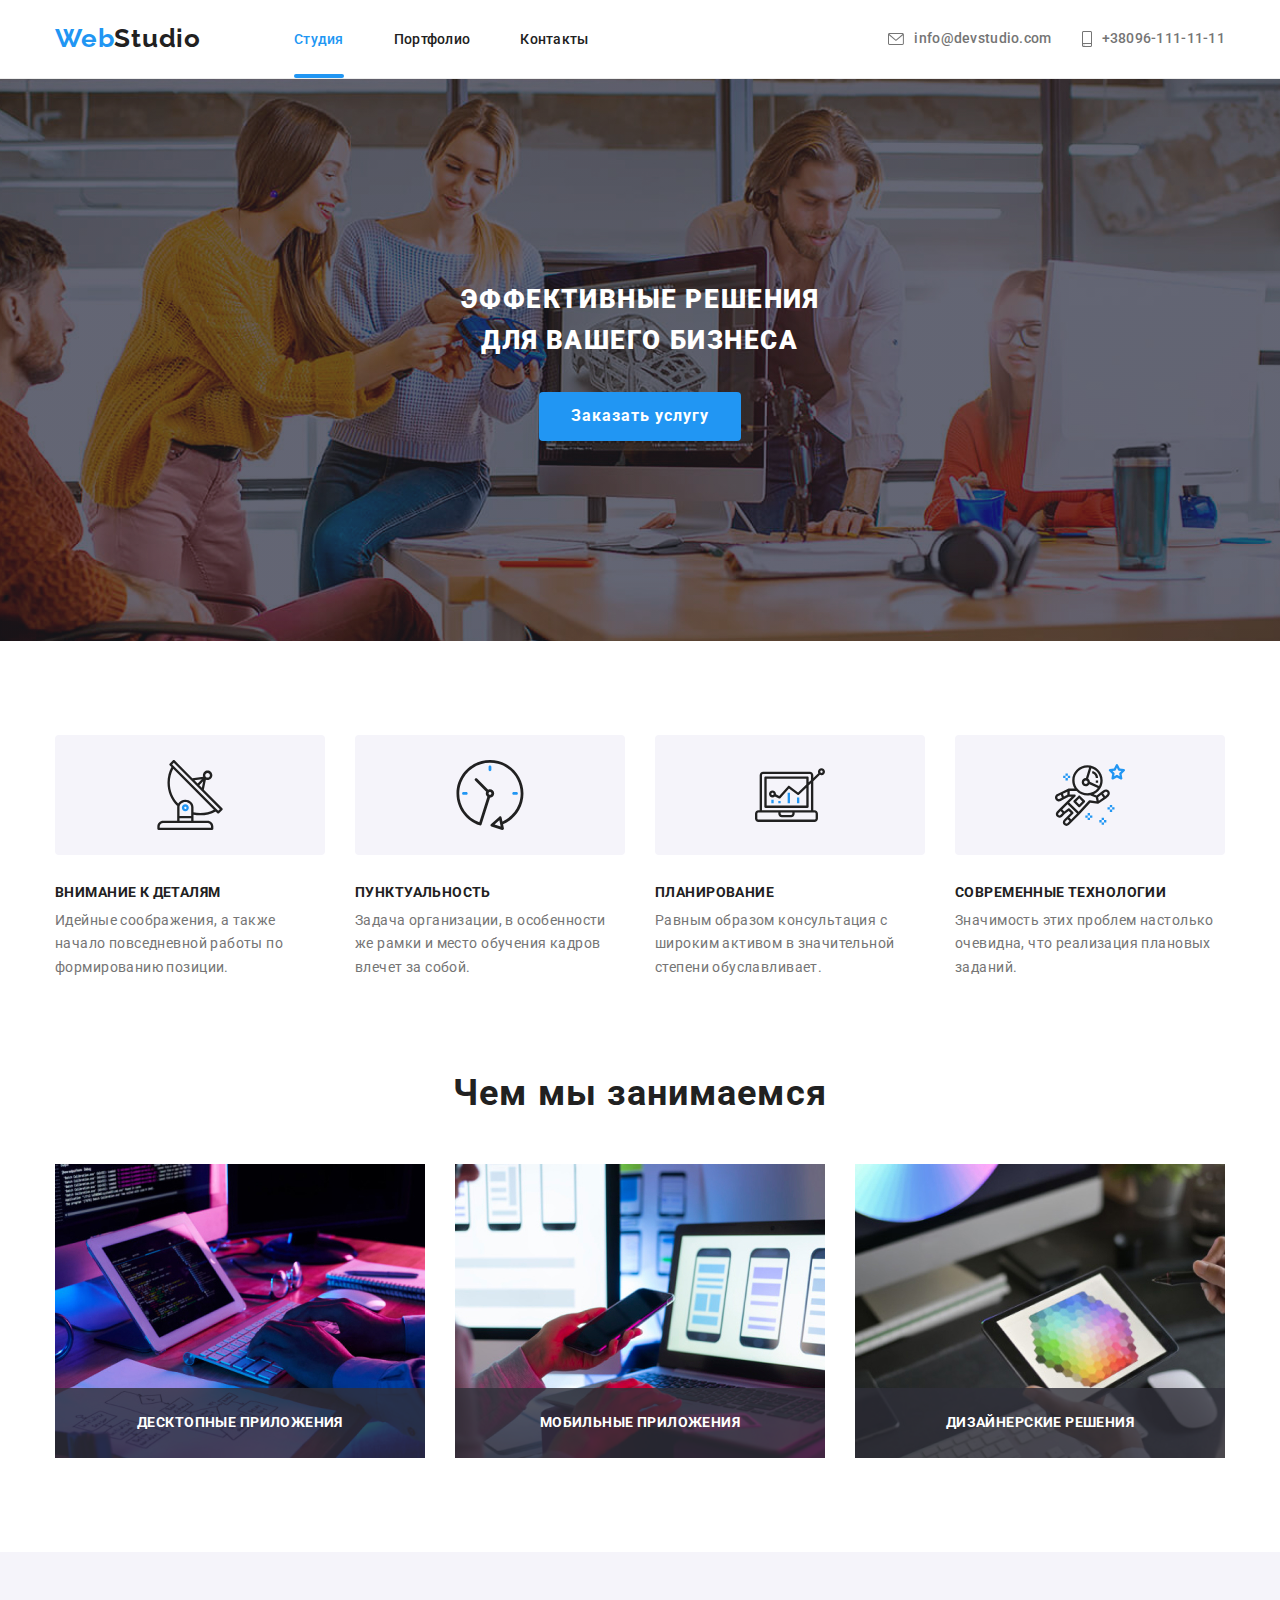
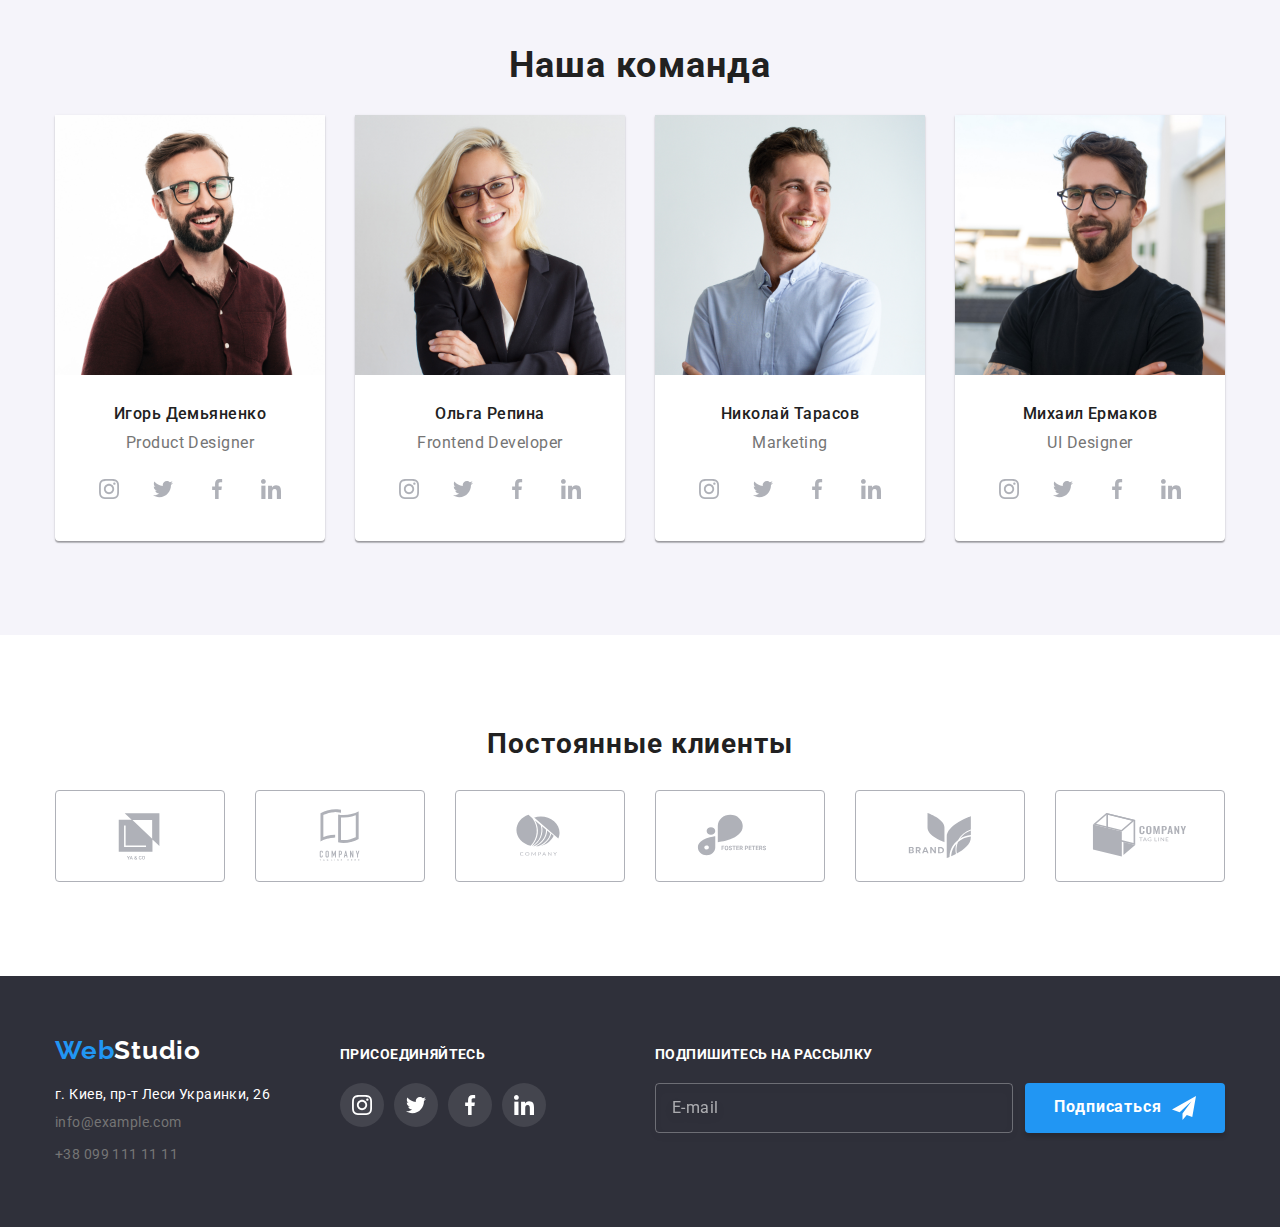
==== commit 6d62eff3: "ДЗ.8.3" ====
--- a/index.html
+++ b/index.html
@@ -59,58 +59,57 @@
         </ul>
       </div>
 
-      <!-- <button type="button" class="menu-open-btn" data-menu-open>
+      <button type="button" class="menu-open-btn" data-menu-open>
+        <svg class="mobile-icon" width="40" height="40">
+          <use href="./image/icons.svg#icon-menu"></use>
+        </svg>
+      </button>
+      <!-- <div class="container"> -->
+      <!-- <div class="mobile-menu is-hidden" data-menu>
+        <button type="button" class="menu-close-btn" data-menu-close>
           <svg class="mobile-icon" width="40" height="40">
-            <use href="./image/icons.svg#icon-menu"></use>
+            <use href="./image/icons.svg#icon-close-black"></use>
           </svg>
         </button>
-        <div class="mobile-menu is-hidden" data-menu>
-          <button type="button" class="menu-close-btn" data-menu-close>
-            <svg class="mobile-icon" width="40" height="40">
-              <use href="./image/icons.svg#icon-close-black"></use>
-            </svg>
-          </button>
-          <ul class="mob-menu">
-            <li class="mob-menu__item">
-              <a href="./index.html" class="mob-menu__link mob-current"
-                >Студия</a
-              >
-            </li>
-            <li class="mob-menu__item">
-              <a href="./portfolio.html" class="mob-menu__link">Портфолио</a>
-            </li>
-            <li class="mob-menu__item">
-              <a href="" class="mob-menu__link">Контакты</a>
-            </li>
-          </ul>
-          <ul class="mob-menu__connect">
-            <li class="mob-menu__item-connect">
-              <a href="tel:+380961111111" class="mob-menu__link-tel">
-                +38096-111-11-11
-              </a>
-            </li>
-            <li class="mob-menu__item-connect">
-              <a href="mailto:info@devstudio.com" class="mob-menu__link-mail">
-                info@devstudio.com
-              </a>
-            </li>
-          </ul>
-          <ul class="mob-menu-social__list">
-            <li class="mob-menu-social__item">
-              <a href="" class="mob-menu-social__link">Instagram</a>
-            </li>
-            <li class="mob-menu-social__item">
-              <a href="" class="mob-menu-social__link">Twitter</a>
-            </li>
-            <li class="mob-menu-social__item">
-              <a href="" class="mob-menu-social__link">Facebook</a>
-            </li>
-            <li class="mob-menu-social__item">
-              <a href="" class="mob-menu-social__link menu__linked">LinkedIn</a>
-            </li>
-          </ul>
-        </div>
+        <ul class="mob-menu">
+          <li class="mob-menu__item">
+            <a href="./index.html" class="mob-menu__link mob-current">Студия</a>
+          </li>
+          <li class="mob-menu__item">
+            <a href="./portfolio.html" class="mob-menu__link">Портфолио</a>
+          </li>
+          <li class="mob-menu__item">
+            <a href="" class="mob-menu__link">Контакты</a>
+          </li>
+        </ul>
+        <ul class="mob-menu__connect">
+          <li class="mob-menu__item-connect">
+            <a href="tel:+380961111111" class="mob-menu__link-tel">
+              +38096-111-11-11
+            </a>
+          </li>
+          <li class="mob-menu__item-connect">
+            <a href="mailto:info@devstudio.com" class="mob-menu__link-mail">
+              info@devstudio.com
+            </a>
+          </li>
+        </ul>
+        <ul class="mob-menu-social__list">
+          <li class="mob-menu-social__item">
+            <a href="" class="mob-menu-social__link">Instagram</a>
+          </li>
+          <li class="mob-menu-social__item">
+            <a href="" class="mob-menu-social__link">Twitter</a>
+          </li>
+          <li class="mob-menu-social__item">
+            <a href="" class="mob-menu-social__link">Facebook</a>
+          </li>
+          <li class="mob-menu-social__item">
+            <a href="" class="mob-menu-social__link menu__linked">LinkedIn</a>
+          </li>
+        </ul>
       </div> -->
+      <!-- </div> -->
     </header>
 
     <main class="main">
@@ -556,6 +555,7 @@
               id="privacy"
               class="input-check visually-hidden"
             />
+
             <label for="privacy" class="check-text"
               ><span
                 ><svg class="icon-check" width="11" height="8">
--- a/css/main.min.css
+++ b/css/main.min.css
@@ -1 +1 @@
-:root{--brand-color: #212121}.address__btn,.address__input::placeholder,.address__soc-link,.clients-link,.command-list__soc-link,.menu-metier__top-text,.menu-cntnt__box-icon,.flex{display:flex;justify-content:center;align-items:center}p,h1,h2,h3,h4,h5,h6{margin:0}.body{font-family:"Roboto",sans-serif,Arial;color:#757575}ol,ul{margin:0;padding-left:0}li{list-style:none}a{text-decoration:none}.image{display:block;width:100%;max-width:100%;height:auto}.visually-hidden{position:absolute;white-space:nowrap;width:1px;height:1px;overflow:hidden;border:0;padding:0;clip-path:inset(50%);clip:rect(0 0 0 0);margin:-1px}.container{margin:0 auto;width:100%;padding-left:15px;padding-right:15px}@media screen and (min-width: 480px){.container{max-width:480px}}@media screen and (min-width: 768px){.container{max-width:768px}}@media screen and (min-width: 1200px){.container{max-width:1200px}}.header-line{border-bottom:1px solid #ececec;left:0px;top:0px}.header{background-color:#fff;border-bottom:1px solid #ececec;left:0px;top:0px}.title__logo{text-decoration:none;color:var(--brand-color);font-family:"Raleway";font-weight:700;font-size:24px;line-height:1.2;letter-spacing:.03em}@media screen and (min-width: 480px){.title__logo{padding-top:16px;padding-bottom:16px}}@media screen and (min-width: 768px){.title__logo{padding-top:24px;padding-bottom:25px}}@media screen and (min-width: 1200px){.title__logo{font-weight:700;font-size:26px;line-height:1.1;letter-spacing:.03em}}.title__logo-web{color:#2196f3}.title__logo-studio{color:var(--brand-color)}.title{display:flex}.menu{display:none}@media screen and (min-width: 768px){.menu{display:flex;margin-left:88px;align-items:center}}@media screen and (min-width: 1200px){.menu{display:flex;align-items:center;margin-left:93px}}@media screen and (min-width: 768px){.menu__item{margin-right:50px}}@media screen and (min-width: 768px){.header .container{display:flex;justify-content:space-between;align-items:center}}@media screen and (min-width: 1200px){.header .container{display:flex;align-items:center}}.menu__link{color:var(--brand-color);font-weight:500;font-size:14px;line-height:1.1;letter-spacing:.02em;text-decoration:none;padding:32px 0;position:relative;transition:color 250ms cubic-bezier(0.4, 0, 0.2, 1)}.menu__link:hover,.menu__link:focus{color:#2196f3}.current::after{content:"";display:block;height:4px;background-color:#2196f3;border-radius:2px;width:100%;position:absolute;bottom:0}.menu .menu__link.current{color:#2196f3}.connect__link-cnct{display:none;margin-left:auto}.connect{display:none}@media screen and (min-width: 480px){.connect{display:none}}@media screen and (min-width: 768px){.connect{display:flex;flex-wrap:wrap}}@media screen and (min-width: 1200px){.connect{display:flex;align-items:center}}.connect__link-mail{display:flex;align-items:center;color:#757575;font-weight:500;font-size:14px;line-height:1.1;letter-spacing:.02em;text-decoration:none;transition:color 250ms cubic-bezier(0.4, 0, 0.2, 1)}.connect__link-mail:hover,.connect__link-mail:focus{color:#2196f3}@media screen and (min-width: 768px){.connect__link-mail{margin-bottom:10px}}@media screen and (min-width: 1200px){.connect__link-mail{margin-right:30px;margin-bottom:0}}.connect__icon{transition:fill 250ms cubic-bezier(0.4, 0, 0.2, 1)}.connect__link-mail:hover .connect__icon,.connect__link-mail:focus .connect__icon{fill:#2196f3}.connect__link-tel{display:flex;align-items:center;margin:0;color:#757575;font-weight:500;font-size:14px;line-height:1.1;letter-spacing:.02em;text-decoration:none;transition:color 250ms cubic-bezier(0.4, 0, 0.2, 1)}.connect__link-tel:hover,.connect__link-tel:focus{color:#2196f3}.connect__icon{fill:#757575;margin-right:10px}.connect__link-tel:hover .connect__icon,.connect__link-tel:focus .connect__icon{fill:#2196f3}.menu-open-btn{background-color:rgba(0,0,0,0);border:none;display:inline-flex;margin-left:auto;padding:0;cursor:pointer}.menu-open-btn:hover,.menu-open-btn:focus{fill:#2196f3}.mobile-menu{position:fixed;z-index:2;background-color:#fff;top:0;left:0;width:100vw;height:100vh;padding-top:48px;padding-bottom:48px;padding-left:40px;display:flex;flex-direction:column;justify-content:space-between;overflow:auto}.menu-close-btn{position:absolute;top:0;right:0;padding-top:10px;padding-right:15px;background-color:rgba(0,0,0,0);border:none;cursor:pointer}.mob-menu__link{font-weight:500;font-size:40px;line-height:1.2;letter-spacing:.02em;color:var(--brand-color)}.mob-menu .mob-menu__link.mob-current{color:#2196f3}.mob-menu__item:not(:last-child){margin-bottom:32px}.mob-menu-social__list{display:flex}.mob-menu-social__link{color:#2196f3;border-right:1px solid rgba(33,33,33,.2);transform:rotate(90deg);margin-right:10px;padding-right:10px}.menu__linked{border:none}.mob-menu__item-connect:not(:last-child){padding-bottom:32px}.mob-menu__link-tel{font-weight:500;font-size:34px;line-height:1.2;letter-spacing:.02em;color:#757575}.mob-menu__link-tel:hover,.mob-menu__link-tel:focus{color:#2196f3}.mob-menu__link-mail{font-weight:500;font-size:24px;line-height:1.1;letter-spacing:.02em;color:#757575}.mob-menu__link-mail:hover,.mob-menu__link-mail:focus{color:#2196f3}.hero-btn{color:#fff;background-color:#2196f3;min-width:200px;font-weight:700;font-size:16px;line-height:1.8;letter-spacing:.06em;cursor:pointer;display:flex;font-family:inherit;padding:10px 32px;border:1px rgba(0,0,0,0);border-radius:4px;transition:background-color 250ms cubic-bezier(0.4, 0, 0.2, 1)}.hero-btn:hover,.hero-btn:focus{background-color:#188ce8}.flex{flex-direction:column}.hero{background-color:#2f303a;padding:200px 0;background-image:linear-gradient(rgba(47, 48, 58, 0.4), rgba(47, 48, 58, 0.4)),url(../image/hero.jpg);background-repeat:no-repeat;background-position:center;max-width:1600px;margin:0 auto}.hero-caption{color:#fff;font-weight:900;font-size:24px;line-height:1.7;letter-spacing:.06em;text-align:center;text-transform:uppercase;width:100%;margin-bottom:30px}@media screen and (min-width: 768px){.hero-caption{font-weight:900;font-size:26px;line-height:1.6;letter-spacing:.06em;width:360px}}@media screen and (min-width: 1200px){.hero-caption{margin-left:452px;margin-right:452px}}.content{padding-top:60px;padding-bottom:60px}@media screen and (min-width: 1200px){.content{padding-top:94px;padding-bottom:94px}}@media screen and (min-width: 768px){.menu-cntnt__item{width:calc((100% - 90px)/2)}}.menu-cntnt{display:flex;flex-wrap:wrap;justify-content:center;gap:30px}@media screen and (min-width: 1200px){.menu-cntnt{flex-wrap:nowrap;justify-content:space-between}}.menu-cntnt__box-icon{background-color:#f5f4fa;margin-bottom:30px;border-radius:4px;height:120px}.menu-cntnt__caption{color:var(--brand-color);font-weight:700;font-size:14px;line-height:1;letter-spacing:.03em;text-transform:uppercase;margin-bottom:10px;text-align:center}@media screen and (min-width: 768px){.menu-cntnt__caption{text-align:start}}.menu-cntnt__text{font-weight:400;font-size:14px;line-height:1.7;letter-spacing:.03em;width:100%}@media screen and (max-width: 1199px){.emplom-hidden{display:none}}.employment{padding-bottom:94px}.menu-metier{display:flex;flex-wrap:wrap;gap:30px}.menu-metier__item{position:relative;width:calc((100% - 60px)/3)}.employment-caption{color:var(--brand-color);font-weight:700;font-size:36px;line-height:1.1;letter-spacing:.03em;text-align:center;margin-bottom:50px}.menu-metier__top-text{position:absolute;bottom:0;font-weight:700;font-size:14px;line-height:1.1;letter-spacing:.03em;text-transform:uppercase;color:#fff;background:rgba(47,48,58,.8);width:100%;height:70px}.container{padding-top:0;padding-bottom:0}.team{padding-top:60px;padding-bottom:60px;background-color:#f5f4fa}@media screen and (min-width: 1200px){.team{padding-top:94px;padding-bottom:94px}}.team-caption{color:var(--brand-color);font-weight:700;font-size:36px;line-height:1.1;letter-spacing:.03em;text-align:center;margin-bottom:30px}.command-list{display:flex;flex-wrap:wrap;justify-content:center;gap:30px}@media screen and (min-width: 1200px){.command-list{flex-wrap:nowrap;justify-content:space-between}}.command-list__item{text-align:center;box-shadow:0px 1px 3px rgba(0,0,0,.12),0px 1px 1px rgba(0,0,0,.14),0px 2px 1px rgba(0,0,0,.2);border-radius:0px 0px 4px 4px;background-color:#fff}@media screen and (min-width: 768px){.command-list__item{width:calc((100% - 90px)/2)}}.command-list__name{color:var(--brand-color);font-weight:500;font-size:16px;line-height:1.1;letter-spacing:.03em;margin-top:30px;margin-bottom:11px}.command-list__text{font-weight:400;font-size:16px;line-height:1.1;letter-spacing:.03em;margin-bottom:16px}.command-list__soc-list{display:flex;justify-content:center;padding-bottom:30px}.command-list__soc-item{width:44px;height:44px;margin-left:10px}.command-list__soc-item:first-child{margin-left:0}.command-list__soc-link{width:100%;height:100%;border-radius:50px;transition:background-color 250ms cubic-bezier(0.4, 0, 0.2, 1)}.command-list__soc-link:hover,.command-list__soc-link:focus{background-color:#2196f3}.command-list__soc-icon{fill:#afb1b8;transition:fill 250ms cubic-bezier(0.4, 0, 0.2, 1)}.command-list__soc-link:hover .command-list__soc-icon,.command-list__soc-link:focus .command-list__soc-icon{fill:#fff}.clients{padding-top:60px;padding-bottom:60px}@media screen and (min-width: 1200px){.clients{padding-top:94px;padding-bottom:94px}}.clients-title{text-align:center;font-size:28px;letter-spacing:.03em;color:var(--brand-color);margin-bottom:30px;line-height:1.1}.clients-list{display:flex;justify-content:center;flex-wrap:wrap;gap:30px}@media screen and (min-width: 1200px){.clients-list{flex-wrap:nowrap;justify-content:space-between}}.clients-item{height:92px}@media screen and (min-width: 480px){.clients-item{width:calc((100% - 30px)/2)}}@media screen and (min-width: 768px){.clients-item{width:calc((100% - 120px)/3)}}.clients-link{width:100%;height:100%;border-radius:4px;border:1px solid #afb1b8;transition:border-color 250ms cubic-bezier(0.4, 0, 0.2, 1)}.clients-link:hover,.clients-link:focus{border-color:#2196f3}.clients-icon{fill:#afb1b8;transition:fill 250ms cubic-bezier(0.4, 0, 0.2, 1)}.clients-link:hover .clients-icon,.clients-link:focus .clients-icon{fill:#2196f3}@media screen and (max-width: 767px){.footers{display:flex;flex-direction:column;justify-content:center}}@media screen and (min-width: 1200px){.footers{display:flex;align-items:baseline;justify-content:space-between}}@media screen and (min-width: 768px){.footer-class{display:flex;justify-content:space-around;align-items:baseline;margin-bottom:60px}}@media screen and (min-width: 1200px){.footer-class{display:flex;align-items:baseline;margin-bottom:0}}.address__logo-nav{text-decoration:none;color:var(--brand-color);font-family:"Raleway";font-weight:700;font-size:24px;line-height:1.1;letter-spacing:.03em;margin-bottom:20px;display:block}@media screen and (max-width: 1199px){.address__logo-nav{text-align:center}}@media screen and (min-width: 1200px){.address__logo-nav{font-weight:700;font-size:26px;line-height:1.1;letter-spacing:.03em}}@media screen and (min-width: 1200px){.address{margin-right:70px}}.address__address{display:flex;width:100%;justify-content:center}@media screen and (max-width: 1199px){.address__address{text-align:center}}@media screen and (max-width: 768px){.address__address{margin-bottom:60px}}.footer{background-color:#2f303a;padding:60px 0 60px 0}.address__logo-web{color:#2196f3}.address__logo-studio{color:#fff}.address__item:not(:last-child){margin-bottom:8px}.address__adds{color:#fff;font-weight:400;font-size:14px;line-height:1.1;letter-spacing:.03em;font-style:normal;text-decoration:none;transition:color 250ms cubic-bezier(0.4, 0, 0.2, 1)}.address__adds:hover,.address__adds:focus{color:#2196f3}.address__link-mail{color:#757575;font-weight:400;font-size:14px;line-height:1.7;letter-spacing:.03em;font-style:normal;text-decoration:none;transition:color 250ms cubic-bezier(0.4, 0, 0.2, 1)}.address__link-mail:hover,.address__link-mail:focus{color:#2196f3}.address__link-tel{color:#757575;font-weight:400;font-size:14px;line-height:1.7;letter-spacing:.03em;font-style:normal;text-decoration:none;transition:color 250ms cubic-bezier(0.4, 0, 0.2, 1)}.address__link-tel:hover,.address__link-tel:focus{color:#2196f3}@media screen and (max-width: 768px){.address__soc-content{margin-bottom:60px}}.address__soc-list{display:flex;flex-wrap:wrap;gap:10px;justify-content:center}.address__text{font-weight:700;font-size:14px;line-height:1.1;letter-spacing:.03em;text-transform:uppercase;color:#fff;margin-bottom:20px}@media screen and (max-width: 1199px){.address__text{text-align:center}}.address__soc-link{border-radius:50px;background:rgba(255,255,255,.1);fill:#fff;width:44px;height:44px;transition:background-color 250ms cubic-bezier(0.4, 0, 0.2, 1)}.address__soc-link:hover,.address__soc-link:focus{background-color:#2196f3}@media screen and (min-width: 1200px){.address__sub{margin-left:93px}}@media screen and (max-width: 1199px){.address__span{display:flex;flex-direction:column;align-items:center}}@media screen and (min-width: 1200px){.address__span{display:flex}}.address__label{display:block;top:0;left:0;font-weight:700;font-size:14px;line-height:1.1;letter-spacing:.03em;text-transform:uppercase;color:#fff;margin-bottom:20px}@media screen and (max-width: 1199px){.address__label{text-align:center}}.address__input{width:100%;height:50px;background-color:rgba(0,0,0,0);outline:none;border:1px solid rgba(255,255,255,.3);filter:drop-shadow(0px 4px 4px rgba(0, 0, 0, 0.15));border-radius:4px;padding:15px 0 15px 16px;color:#fff}@media screen and (max-width: 1199px){.address__input{max-width:450px;margin-bottom:20px}}@media screen and (min-width: 1200px){.address__input{width:358px;margin-right:12px}}.address__input:focus{border:1px solid #2196f3;filter:drop-shadow(0px 4px 4px rgba(0, 0, 0, 0.15));transition:border 250ms cubic-bezier(0.4, 0, 0.2, 1)}.address__input::placeholder{font-weight:400;font-size:16px;line-height:1.2;letter-spacing:.03em;color:rgba(255,255,255,.6)}.address__btn{width:200px;height:50px;background:#2196f3;box-shadow:0px 4px 4px rgba(0,0,0,.15);border-radius:4px;border:none;font-weight:700;font-size:16px;line-height:1.8;letter-spacing:.06em;color:#fff;cursor:pointer}.address__icon-plane{margin-left:10px}.categories{display:flex;flex-wrap:wrap}@media screen and (max-width: 767px){.categories{padding-top:60px;padding-bottom:40px}}@media screen and (max-width: 1199px){.categories{padding-top:60px;padding-bottom:30px}}@media screen and (min-width: 1200px){.categories{padding-top:94px;padding-bottom:50px}}@media screen and (min-width: 768px){.categories{justify-content:center}}.categories__item{margin-right:8px;margin-bottom:15px}.categories__btn{display:flex;padding:6px 22px 6px 22px;color:var(--brand-color);background-color:#f5f4fa;cursor:pointer;font-weight:500;font-size:16px;line-height:1.6;letter-spacing:.03em;font-family:inherit;border-radius:4px;border:1px rgba(0,0,0,0);transition:color 250ms cubic-bezier(0.4, 0, 0.2, 1),background-color 250ms cubic-bezier(0.4, 0, 0.2, 1),box-shadow 250ms cubic-bezier(0.4, 0, 0.2, 1)}.categories__btn:hover,.categories__btn:focus{color:#fff;background-color:#2196f3;box-shadow:0px 3px 1px rgba(0,0,0,.1),0px 1px 2px rgba(0,0,0,.08),0px 2px 2px rgba(0,0,0,.12)}.scroll{display:flex;flex-wrap:wrap;gap:30px}@media screen and (min-width: 480px){.scroll{padding-bottom:60px}}@media screen and (min-width: 1200px){.scroll{padding-bottom:94px}}.scroll-item{border-bottom:#eee solid 1px}@media screen and (min-width: 768px){.scroll-item{width:calc((100% - 60px)/2)}}@media screen and (min-width: 1200px){.scroll-item{width:calc((100% - 60px)/3)}}.scroll-link{display:block;position:relative;transition:background-color 250ms cubic-bezier(0.4, 0, 0.2, 1),box-shadow 250ms cubic-bezier(0.4, 0, 0.2, 1)}.scroll-link:hover,.scroll-link:focus{background-color:#fff;box-shadow:0px 1px 1px rgba(0,0,0,.12),0px 4px 4px rgba(0,0,0,.06),1px 4px 6px rgba(0,0,0,.16)}.scroll-link:hover .category-top-text{transform:translateY(0)}.scroll-caption{color:var(--brand-color);font-weight:700;font-size:18px;line-height:2;letter-spacing:.06em;text-decoration:none;margin-bottom:4px}.scroll-text{font-weight:400;font-size:16px;line-height:1.8;letter-spacing:.03em;text-decoration:none;color:#757575}.text{padding:20px 24px;border-bottom:1px solid #eee;border-left:#eee solid 1px;border-right:#eee solid 1px}@media(min-width: 768px)and (max-width: 1199px){.first{padding-bottom:36px}}.img-top-text{position:relative;overflow:hidden;pointer-events:none}.category-top-text{position:absolute;top:0;left:0;width:100%;height:100%;padding:63px 24px;transform:translateY(101%);transition:transform 250ms cubic-bezier(0.4, 0, 0.2, 1);font-weight:400;font-size:18px;line-height:1.5;letter-spacing:.03em;color:#fff;background:rgba(33,150,243,.9)}.backdrop{position:fixed;top:0;left:0;width:100%;height:100%;background:rgba(0,0,0,.2);transition:opacity 250ms linear,visibility 250ms linear}.backdrop.is-hidden{opacity:0;pointer-events:none}.backdrop.is-hidden .modal{transform:translate(-50%, -50%) scale(0)}.modal{position:absolute;width:528px;height:581px;top:50%;left:50%;transform:translate(-50%, -50%) scale(1);background:#fff;box-shadow:0px 1px 3px rgba(0,0,0,.12),0px 1px 1px rgba(0,0,0,.14),0px 2px 1px rgba(0,0,0,.2);border-radius:4px;transition:transform 250ms linear;padding:40px}.close{position:absolute;top:8px;right:8px;display:flex;justify-content:center;text-align:center;padding:6px;border-radius:50%;border:1px solid rgba(0,0,0,.1);background:#fff;cursor:pointer;transition:fill 250ms cubic-bezier(0.4, 0, 0.2, 1)}.close:hover,.close:focus{fill:#2196f3}.modal-title{font-size:20px;line-height:1.15;text-align:center;letter-spacing:.03em;color:#212121;font-weight:700;margin-bottom:12px}.modal-input{width:100%;height:40px;border:1px solid rgba(33,33,33,.2);border-radius:4px;background-color:rgba(0,0,0,0);outline:none;padding:12px 0 12px 42px;transition:border-color 250ms cubic-bezier(0.4, 0, 0.2, 1)}.modal-input:focus{border-color:#2196f3}.modal-input:focus+.input-icon{fill:#2196f3}.modal-field{margin-bottom:10px}.modal-field:nth-child(5){margin-bottom:20px}.input-icon{position:absolute;top:50%;left:12px;transform:translateY(-50%);transition:fill 250ms cubic-bezier(0.4, 0, 0.2, 1)}.modal-label{display:block;font-weight:400;font-size:12px;line-height:1.1666666667;letter-spacing:.01em;margin-bottom:4px}.modal-label-comment{display:block;font-weight:400;font-size:12px;line-height:1.1666666667;letter-spacing:.01em;margin-bottom:4px}.input-block{position:relative}.modal-area{display:block;width:100%;height:120px;resize:none;border:1px solid rgba(33,33,33,.2);border-radius:4px;outline:none;padding:12px 16px;transition:border-color 250ms cubic-bezier(0.4, 0, 0.2, 1)}.modal-area:focus{border-color:#2196f3}::placeholder{font-weight:400;font-size:12px;line-height:1.1666666667;letter-spacing:.01em;color:rgba(117,117,117,.5)}.send-btn{display:block;margin:0 auto;width:200px;height:50px;font-weight:700;font-size:16px;line-height:1.875;letter-spacing:.06em;color:#fff;border:rgba(0,0,0,0);background-color:#188ce8;box-shadow:0px 4px 4px rgba(0,0,0,.15);border-radius:4px;cursor:pointer}.check-text{display:block;font-weight:400;font-size:14px;line-height:1.7142857143;letter-spacing:.03em;color:#757575;justify-content:center;display:flex;align-items:center}.check-text a{text-decoration-line:underline;color:#2196f3}.check-text span{display:flex;justify-content:center;align-items:center;width:16px;height:15px;border:1px solid #212121;margin-right:7px;border-radius:2px}.icon-check{fill:rgba(0,0,0,0)}.input-check:checked+.check-text span{background-color:#2196f3;border:none}.input-check:checked+.check-text .icon-check{fill:#fff}.modal-check-box{margin-bottom:30px}/*# sourceMappingURL=main.min.css.map */+:root{--brand-color: #212121}.address__btn,.address__input::placeholder,.address__soc-link,.clients-link,.command-list__soc-link,.menu-metier__top-text,.menu-cntnt__box-icon,.flex{display:flex;justify-content:center;align-items:center}p,h1,h2,h3,h4,h5,h6{margin:0}.body{font-family:"Roboto",sans-serif,Arial;color:#757575}ol,ul{margin:0;padding-left:0}li{list-style:none}a{text-decoration:none}.image{display:block;width:100%;max-width:100%;height:auto}.visually-hidden{position:absolute;white-space:nowrap;width:1px;height:1px;overflow:hidden;border:0;padding:0;clip-path:inset(50%);clip:rect(0 0 0 0);margin:-1px}.container{margin:0 auto;width:100%;padding-left:15px;padding-right:15px}@media screen and (min-width: 480px){.container{max-width:480px}}@media screen and (min-width: 768px){.container{max-width:768px}}@media screen and (min-width: 1200px){.container{max-width:1200px}}.header-line{border-bottom:1px solid #ececec;left:0px;top:0px}.header{background-color:#fff;border-bottom:1px solid #ececec;left:0px;top:0px}.title__logo{text-decoration:none;color:var(--brand-color);font-family:"Raleway";font-weight:700;font-size:24px;line-height:1.2;letter-spacing:.03em}@media screen and (min-width: 480px){.title__logo{padding-top:16px;padding-bottom:16px}}@media screen and (min-width: 768px){.title__logo{padding-top:24px;padding-bottom:25px}}@media screen and (min-width: 1200px){.title__logo{font-weight:700;font-size:26px;line-height:1.1;letter-spacing:.03em}}.title__logo-web{color:#2196f3}.title__logo-studio{color:var(--brand-color)}.title{display:flex}.menu{display:none}@media screen and (min-width: 768px){.menu{display:flex;margin-left:88px;align-items:center}}@media screen and (min-width: 1200px){.menu{display:flex;align-items:center;margin-left:93px}}@media screen and (min-width: 768px){.menu__item{margin-right:50px}}@media screen and (min-width: 768px){.header .container{display:flex;justify-content:space-between;align-items:center}}@media screen and (min-width: 1200px){.header .container{display:flex;align-items:center}}.menu__link{color:var(--brand-color);font-weight:500;font-size:14px;line-height:1.1;letter-spacing:.02em;text-decoration:none;padding:31px 0;position:relative;transition:color 250ms cubic-bezier(0.4, 0, 0.2, 1)}.menu__link:hover,.menu__link:focus{color:#2196f3}.current::after{content:"";display:block;height:4px;background-color:#2196f3;border-radius:2px;width:100%;position:absolute;bottom:0}.menu .menu__link.current{color:#2196f3}.connect__link-cnct{display:none;margin-left:auto}.connect{display:none}@media screen and (min-width: 480px){.connect{display:none}}@media screen and (min-width: 768px){.connect{display:flex;flex-wrap:wrap}}@media screen and (min-width: 1200px){.connect{display:flex;align-items:center}}.connect__link-mail{display:flex;align-items:center;color:#757575;font-weight:500;font-size:14px;line-height:1.1;letter-spacing:.02em;text-decoration:none;transition:color 250ms cubic-bezier(0.4, 0, 0.2, 1)}.connect__link-mail:hover,.connect__link-mail:focus{color:#2196f3}@media screen and (min-width: 768px){.connect__link-mail{margin-bottom:10px}}@media screen and (min-width: 1200px){.connect__link-mail{margin-right:30px;margin-bottom:0}}.connect__icon{transition:fill 250ms cubic-bezier(0.4, 0, 0.2, 1)}.connect__link-mail:hover .connect__icon,.connect__link-mail:focus .connect__icon{fill:#2196f3}.connect__link-tel{display:flex;align-items:center;margin:0;color:#757575;font-weight:500;font-size:14px;line-height:1.1;letter-spacing:.02em;text-decoration:none;transition:color 250ms cubic-bezier(0.4, 0, 0.2, 1)}.connect__link-tel:hover,.connect__link-tel:focus{color:#2196f3}.connect__icon{fill:#757575;margin-right:10px}.connect__link-tel:hover .connect__icon,.connect__link-tel:focus .connect__icon{fill:#2196f3}.hero-btn{color:#fff;background-color:#2196f3;min-width:200px;font-weight:700;font-size:16px;line-height:1.8;letter-spacing:.06em;cursor:pointer;display:flex;font-family:inherit;padding:10px 32px;border:1px rgba(0,0,0,0);border-radius:4px;transition:background-color 250ms cubic-bezier(0.4, 0, 0.2, 1)}.hero-btn:hover,.hero-btn:focus{background-color:#188ce8}.flex{flex-direction:column}.hero{background-color:#2f303a;padding:200px 0;background-image:linear-gradient(rgba(47, 48, 58, 0.4), rgba(47, 48, 58, 0.4)),url(../image/hero.jpg);background-repeat:no-repeat;background-position:center;max-width:1600px;margin:0 auto}.hero-caption{color:#fff;font-weight:900;font-size:24px;line-height:1.7;letter-spacing:.06em;text-align:center;text-transform:uppercase;width:100%;margin-bottom:30px}@media screen and (min-width: 768px){.hero-caption{font-weight:900;font-size:26px;line-height:1.6;letter-spacing:.06em;width:360px}}@media screen and (min-width: 1200px){.hero-caption{margin-left:452px;margin-right:452px}}.content{padding-top:60px;padding-bottom:60px}@media screen and (min-width: 1200px){.content{padding-top:94px;padding-bottom:94px}}@media screen and (min-width: 768px){.menu-cntnt__item{width:calc((100% - 90px)/2)}}.menu-cntnt{display:flex;flex-wrap:wrap;justify-content:center;gap:30px}@media screen and (min-width: 1200px){.menu-cntnt{flex-wrap:nowrap;justify-content:space-between}}.menu-cntnt__box-icon{background-color:#f5f4fa;margin-bottom:30px;border-radius:4px;height:120px}.menu-cntnt__caption{color:var(--brand-color);font-weight:700;font-size:14px;line-height:1;letter-spacing:.03em;text-transform:uppercase;margin-bottom:10px;text-align:center}@media screen and (min-width: 768px){.menu-cntnt__caption{text-align:start}}.menu-cntnt__text{font-weight:400;font-size:14px;line-height:1.7;letter-spacing:.03em;width:100%}@media screen and (max-width: 1199px){.emplom-hidden{display:none}}.employment{padding-bottom:94px}.menu-metier{display:flex;flex-wrap:wrap;gap:30px}.menu-metier__item{position:relative;width:calc((100% - 60px)/3)}.employment-caption{color:var(--brand-color);font-weight:700;font-size:36px;line-height:1.1;letter-spacing:.03em;text-align:center;margin-bottom:50px}.menu-metier__top-text{position:absolute;bottom:0;font-weight:700;font-size:14px;line-height:1.1;letter-spacing:.03em;text-transform:uppercase;color:#fff;background:rgba(47,48,58,.8);width:100%;height:70px}.container{padding-top:0;padding-bottom:0}.team{padding-top:60px;padding-bottom:60px;background-color:#f5f4fa}@media screen and (min-width: 1200px){.team{padding-top:94px;padding-bottom:94px}}.team-caption{color:var(--brand-color);font-weight:700;font-size:36px;line-height:1.1;letter-spacing:.03em;text-align:center;margin-bottom:30px}.command-list{display:flex;flex-wrap:wrap;justify-content:center;gap:30px}@media screen and (min-width: 1200px){.command-list{flex-wrap:nowrap;justify-content:space-between}}.command-list__item{text-align:center;box-shadow:0px 1px 3px rgba(0,0,0,.12),0px 1px 1px rgba(0,0,0,.14),0px 2px 1px rgba(0,0,0,.2);border-radius:0px 0px 4px 4px;background-color:#fff}@media screen and (min-width: 768px){.command-list__item{width:calc((100% - 90px)/2)}}.command-list__name{color:var(--brand-color);font-weight:500;font-size:16px;line-height:1.1;letter-spacing:.03em;margin-top:30px;margin-bottom:11px}.command-list__text{font-weight:400;font-size:16px;line-height:1.1;letter-spacing:.03em;margin-bottom:16px}.command-list__soc-list{display:flex;justify-content:center;padding-bottom:30px}.command-list__soc-item{width:44px;height:44px;margin-left:10px}.command-list__soc-item:first-child{margin-left:0}.command-list__soc-link{width:100%;height:100%;border-radius:50px;transition:background-color 250ms cubic-bezier(0.4, 0, 0.2, 1)}.command-list__soc-link:hover,.command-list__soc-link:focus{background-color:#2196f3}.command-list__soc-icon{fill:#afb1b8;transition:fill 250ms cubic-bezier(0.4, 0, 0.2, 1)}.command-list__soc-link:hover .command-list__soc-icon,.command-list__soc-link:focus .command-list__soc-icon{fill:#fff}.clients{padding-top:60px;padding-bottom:60px}@media screen and (min-width: 1200px){.clients{padding-top:94px;padding-bottom:94px}}.clients-title{text-align:center;font-size:28px;letter-spacing:.03em;color:var(--brand-color);margin-bottom:30px;line-height:1.1}.clients-list{display:flex;justify-content:center;flex-wrap:wrap;gap:30px}@media screen and (min-width: 1200px){.clients-list{flex-wrap:nowrap;justify-content:space-between}}.clients-item{height:92px}@media screen and (min-width: 480px){.clients-item{width:calc((100% - 30px)/2)}}@media screen and (min-width: 768px){.clients-item{width:calc((100% - 120px)/3)}}.clients-link{width:100%;height:100%;border-radius:4px;border:1px solid #afb1b8;transition:border-color 250ms cubic-bezier(0.4, 0, 0.2, 1)}.clients-link:hover,.clients-link:focus{border-color:#2196f3}.clients-icon{fill:#afb1b8;transition:fill 250ms cubic-bezier(0.4, 0, 0.2, 1)}.clients-link:hover .clients-icon,.clients-link:focus .clients-icon{fill:#2196f3}@media screen and (max-width: 767px){.footers{display:flex;flex-direction:column;justify-content:center}}@media screen and (min-width: 1200px){.footers{display:flex;align-items:baseline;justify-content:space-between}}@media screen and (min-width: 768px){.footer-class{display:flex;justify-content:space-around;align-items:baseline;margin-bottom:60px}}@media screen and (min-width: 1200px){.footer-class{display:flex;align-items:baseline;margin-bottom:0}}.address__logo-nav{text-decoration:none;color:var(--brand-color);font-family:"Raleway";font-weight:700;font-size:24px;line-height:1.1;letter-spacing:.03em;margin-bottom:20px;display:block}@media screen and (max-width: 1199px){.address__logo-nav{text-align:center}}@media screen and (min-width: 1200px){.address__logo-nav{font-weight:700;font-size:26px;line-height:1.1;letter-spacing:.03em}}@media screen and (min-width: 1200px){.address{margin-right:70px}}.address__address{display:flex;width:100%;justify-content:center}@media screen and (max-width: 1199px){.address__address{text-align:center}}@media screen and (max-width: 768px){.address__address{margin-bottom:60px}}.footer{background-color:#2f303a;padding:60px 0 60px 0}.address__logo-web{color:#2196f3}.address__logo-studio{color:#fff}.address__item:not(:last-child){margin-bottom:8px}.address__adds{color:#fff;font-weight:400;font-size:14px;line-height:1.1;letter-spacing:.03em;font-style:normal;text-decoration:none;transition:color 250ms cubic-bezier(0.4, 0, 0.2, 1)}.address__adds:hover,.address__adds:focus{color:#2196f3}.address__link-mail{color:#757575;font-weight:400;font-size:14px;line-height:1.7;letter-spacing:.03em;font-style:normal;text-decoration:none;transition:color 250ms cubic-bezier(0.4, 0, 0.2, 1)}.address__link-mail:hover,.address__link-mail:focus{color:#2196f3}.address__link-tel{color:#757575;font-weight:400;font-size:14px;line-height:1.7;letter-spacing:.03em;font-style:normal;text-decoration:none;transition:color 250ms cubic-bezier(0.4, 0, 0.2, 1)}.address__link-tel:hover,.address__link-tel:focus{color:#2196f3}@media screen and (max-width: 768px){.address__soc-content{margin-bottom:60px}}.address__soc-list{display:flex;flex-wrap:wrap;gap:10px;justify-content:center}.address__text{font-weight:700;font-size:14px;line-height:1.1;letter-spacing:.03em;text-transform:uppercase;color:#fff;margin-bottom:20px}@media screen and (max-width: 1199px){.address__text{text-align:center}}.address__soc-link{border-radius:50px;background:rgba(255,255,255,.1);fill:#fff;width:44px;height:44px;transition:background-color 250ms cubic-bezier(0.4, 0, 0.2, 1)}.address__soc-link:hover,.address__soc-link:focus{background-color:#2196f3}@media screen and (min-width: 1200px){.address__sub{margin-left:93px}}@media screen and (max-width: 1199px){.address__span{display:flex;flex-direction:column;align-items:center}}@media screen and (min-width: 1200px){.address__span{display:flex}}.address__label{display:block;top:0;left:0;font-weight:700;font-size:14px;line-height:1.1;letter-spacing:.03em;text-transform:uppercase;color:#fff;margin-bottom:20px}@media screen and (max-width: 1199px){.address__label{text-align:center}}.address__input{width:100%;height:50px;background-color:rgba(0,0,0,0);outline:none;border:1px solid rgba(255,255,255,.3);filter:drop-shadow(0px 4px 4px rgba(0, 0, 0, 0.15));border-radius:4px;padding:15px 0 15px 16px;color:#fff}@media screen and (max-width: 1199px){.address__input{max-width:450px;margin-bottom:20px}}@media screen and (min-width: 1200px){.address__input{width:358px;margin-right:12px}}.address__input:focus{border:1px solid #2196f3;filter:drop-shadow(0px 4px 4px rgba(0, 0, 0, 0.15));transition:border 250ms cubic-bezier(0.4, 0, 0.2, 1)}.address__input::placeholder{font-weight:400;font-size:16px;line-height:1.2;letter-spacing:.03em;color:rgba(255,255,255,.6)}.address__btn{width:200px;height:50px;background:#2196f3;box-shadow:0px 4px 4px rgba(0,0,0,.15);border-radius:4px;border:none;font-weight:700;font-size:16px;line-height:1.8;letter-spacing:.06em;color:#fff;cursor:pointer}.address__icon-plane{margin-left:10px}.mobile-icon:hover,.mobile-icon:focus{fill:#2196f3}.menu-open-btn{position:absolute;top:0;right:0;background-color:rgba(0,0,0,0);border:none;display:inline-flex;margin-left:auto;padding-top:10px;padding-right:15px;cursor:pointer}.menu-open-btn:hover,.menu-open-btn:focus{fill:#2196f3}@media screen and (min-width: 768px){.menu-open-btn{display:none}}.mobile-menu{position:fixed;z-index:2;background-color:#fff;top:0;left:0;width:100vw;height:100vh;padding-top:48px;padding-bottom:48px;padding-left:40px;display:flex;flex-direction:column;justify-content:space-between;overflow:auto}.menu-close-btn{position:absolute;top:0;right:0;padding-top:10px;padding-right:15px;background-color:rgba(0,0,0,0);border:none;cursor:pointer}.mob-menu__link{font-weight:500;font-size:40px;line-height:1.2;letter-spacing:.02em;color:var(--brand-color)}.mob-menu .mob-menu__link.mob-current{color:#2196f3}.mob-menu__item:not(:last-child){margin-bottom:32px}.mob-menu-social__list{display:flex}.mob-menu-social__link{color:#2196f3;border-right:1px solid rgba(33,33,33,.2);transform:rotate(90deg);margin-right:10px;padding-right:10px}.menu__linked{border:none}.mob-menu__item-connect:not(:last-child){padding-bottom:32px}.mob-menu__link-tel{font-weight:500;font-size:34px;line-height:1.2;letter-spacing:.02em;color:#757575}.mob-menu__link-tel:hover,.mob-menu__link-tel:focus{color:#2196f3}.mob-menu__link-mail{font-weight:500;font-size:24px;line-height:1.1;letter-spacing:.02em;color:#757575}.mob-menu__link-mail:hover,.mob-menu__link-mail:focus{color:#2196f3}.categories{display:flex;flex-wrap:wrap}@media screen and (max-width: 767px){.categories{padding-top:60px;padding-bottom:40px}}@media screen and (max-width: 1199px){.categories{padding-top:60px;padding-bottom:30px}}@media screen and (min-width: 1200px){.categories{padding-top:94px;padding-bottom:50px}}@media screen and (min-width: 768px){.categories{justify-content:center}}.categories__item{margin-right:8px;margin-bottom:15px}.categories__btn{display:flex;padding:6px 22px 6px 22px;color:var(--brand-color);background-color:#f5f4fa;cursor:pointer;font-weight:500;font-size:16px;line-height:1.6;letter-spacing:.03em;font-family:inherit;border-radius:4px;border:1px rgba(0,0,0,0);transition:color 250ms cubic-bezier(0.4, 0, 0.2, 1),background-color 250ms cubic-bezier(0.4, 0, 0.2, 1),box-shadow 250ms cubic-bezier(0.4, 0, 0.2, 1)}.categories__btn:hover,.categories__btn:focus{color:#fff;background-color:#2196f3;box-shadow:0px 3px 1px rgba(0,0,0,.1),0px 1px 2px rgba(0,0,0,.08),0px 2px 2px rgba(0,0,0,.12)}.scroll{display:flex;flex-wrap:wrap;gap:30px}@media screen and (min-width: 480px){.scroll{padding-bottom:60px}}@media screen and (min-width: 1200px){.scroll{padding-bottom:94px}}.scroll-item{border-bottom:#eee solid 1px}@media screen and (min-width: 768px){.scroll-item{width:calc((100% - 60px)/2)}}@media screen and (min-width: 1200px){.scroll-item{width:calc((100% - 60px)/3)}}.scroll-link{display:block;position:relative;transition:background-color 250ms cubic-bezier(0.4, 0, 0.2, 1),box-shadow 250ms cubic-bezier(0.4, 0, 0.2, 1)}.scroll-link:hover,.scroll-link:focus{background-color:#fff;box-shadow:0px 1px 1px rgba(0,0,0,.12),0px 4px 4px rgba(0,0,0,.06),1px 4px 6px rgba(0,0,0,.16)}.scroll-link:hover .category-top-text{transform:translateY(0)}.scroll-caption{color:var(--brand-color);font-weight:700;font-size:18px;line-height:2;letter-spacing:.06em;text-decoration:none;margin-bottom:4px}.scroll-text{font-weight:400;font-size:16px;line-height:1.8;letter-spacing:.03em;text-decoration:none;color:#757575}.text{padding:20px 24px;border-bottom:1px solid #eee;border-left:#eee solid 1px;border-right:#eee solid 1px}@media(min-width: 768px)and (max-width: 1199px){.first{padding-bottom:36px}}.img-top-text{position:relative;overflow:hidden;pointer-events:none}.category-top-text{position:absolute;top:0;left:0;width:100%;height:100%;padding:63px 24px;transform:translateY(101%);transition:transform 250ms cubic-bezier(0.4, 0, 0.2, 1);font-weight:400;font-size:18px;line-height:1.5;letter-spacing:.03em;color:#fff;background:rgba(33,150,243,.9)}.backdrop{position:fixed;top:0;left:0;width:100%;height:100%;background:rgba(0,0,0,.2);transition:opacity 250ms linear,visibility 250ms linear}.backdrop.is-hidden{opacity:0;pointer-events:none}.backdrop.is-hidden .modal{transform:translate(-50%, -50%) scale(0)}.modal{position:absolute;top:50%;left:50%;transform:translate(-50%, -50%) scale(1);background:#fff;box-shadow:0px 1px 3px rgba(0,0,0,.12),0px 1px 1px rgba(0,0,0,.14),0px 2px 1px rgba(0,0,0,.2);border-radius:4px;transition:transform 250ms linear;padding:40px}@media screen and (min-width: 480px){.modal{width:450px;height:609px}}@media screen and (min-width: 1200px){.modal{width:528px;height:581px}}@media screen and (min-width: 480px){.close{position:absolute;top:8px;right:8px;display:flex;justify-content:center;text-align:center;padding:6px;border-radius:50%;border:1px solid rgba(0,0,0,.1);background:#fff;cursor:pointer;transition:fill 250ms cubic-bezier(0.4, 0, 0.2, 1)}.close:hover,.close:focus{fill:#2196f3}}.modal-title{font-size:20px;line-height:1.15;text-align:center;letter-spacing:.03em;color:#212121;font-weight:700;margin-bottom:12px}.modal-input{width:100%;height:40px;border:1px solid rgba(33,33,33,.2);border-radius:4px;background-color:rgba(0,0,0,0);outline:none;padding:12px 0 12px 42px;transition:border-color 250ms cubic-bezier(0.4, 0, 0.2, 1)}.modal-input:focus{border-color:#2196f3}.modal-input:focus+.input-icon{fill:#2196f3}.modal-field{margin-bottom:10px}.modal-field:nth-child(5){margin-bottom:20px}.input-icon{position:absolute;top:50%;left:12px;transform:translateY(-50%);transition:fill 250ms cubic-bezier(0.4, 0, 0.2, 1)}.modal-label{display:block;font-weight:400;font-size:12px;line-height:1.1666666667;letter-spacing:.01em;margin-bottom:4px}.modal-label-comment{display:block;font-weight:400;font-size:12px;line-height:1.1666666667;letter-spacing:.01em;margin-bottom:4px}.input-block{position:relative}.modal-area{display:block;width:100%;height:120px;resize:none;border:1px solid rgba(33,33,33,.2);border-radius:4px;outline:none;padding:12px 16px;transition:border-color 250ms cubic-bezier(0.4, 0, 0.2, 1)}.modal-area:focus{border-color:#2196f3}::placeholder{font-weight:400;font-size:12px;line-height:1.1666666667;letter-spacing:.01em;color:rgba(117,117,117,.5)}.send-btn{display:block;margin:0 auto;width:200px;height:50px;font-weight:700;font-size:16px;line-height:1.875;letter-spacing:.06em;color:#fff;border:rgba(0,0,0,0);background-color:#188ce8;box-shadow:0px 4px 4px rgba(0,0,0,.15);border-radius:4px;cursor:pointer}.check-text{display:block;font-weight:400;line-height:1.7142857143;letter-spacing:.03em;color:#757575;justify-content:center;display:flex;align-items:center}.check-text a{text-decoration-line:underline;color:#2196f3}.check-text span{display:flex;justify-content:center;align-items:center;width:16px;height:15px;border:1px solid #212121;margin-right:7px;border-radius:2px}@media screen and (min-width: 480px){.check-text{font-size:12px}}@media screen and (min-width: 1200px){.check-text{font-size:14px}}.icon-check{fill:rgba(0,0,0,0)}.input-check:checked+.check-text span{background-color:#2196f3;border:none}.input-check:checked+.check-text .icon-check{fill:#fff}.modal-check-box{margin-bottom:30px}/*# sourceMappingURL=main.min.css.map */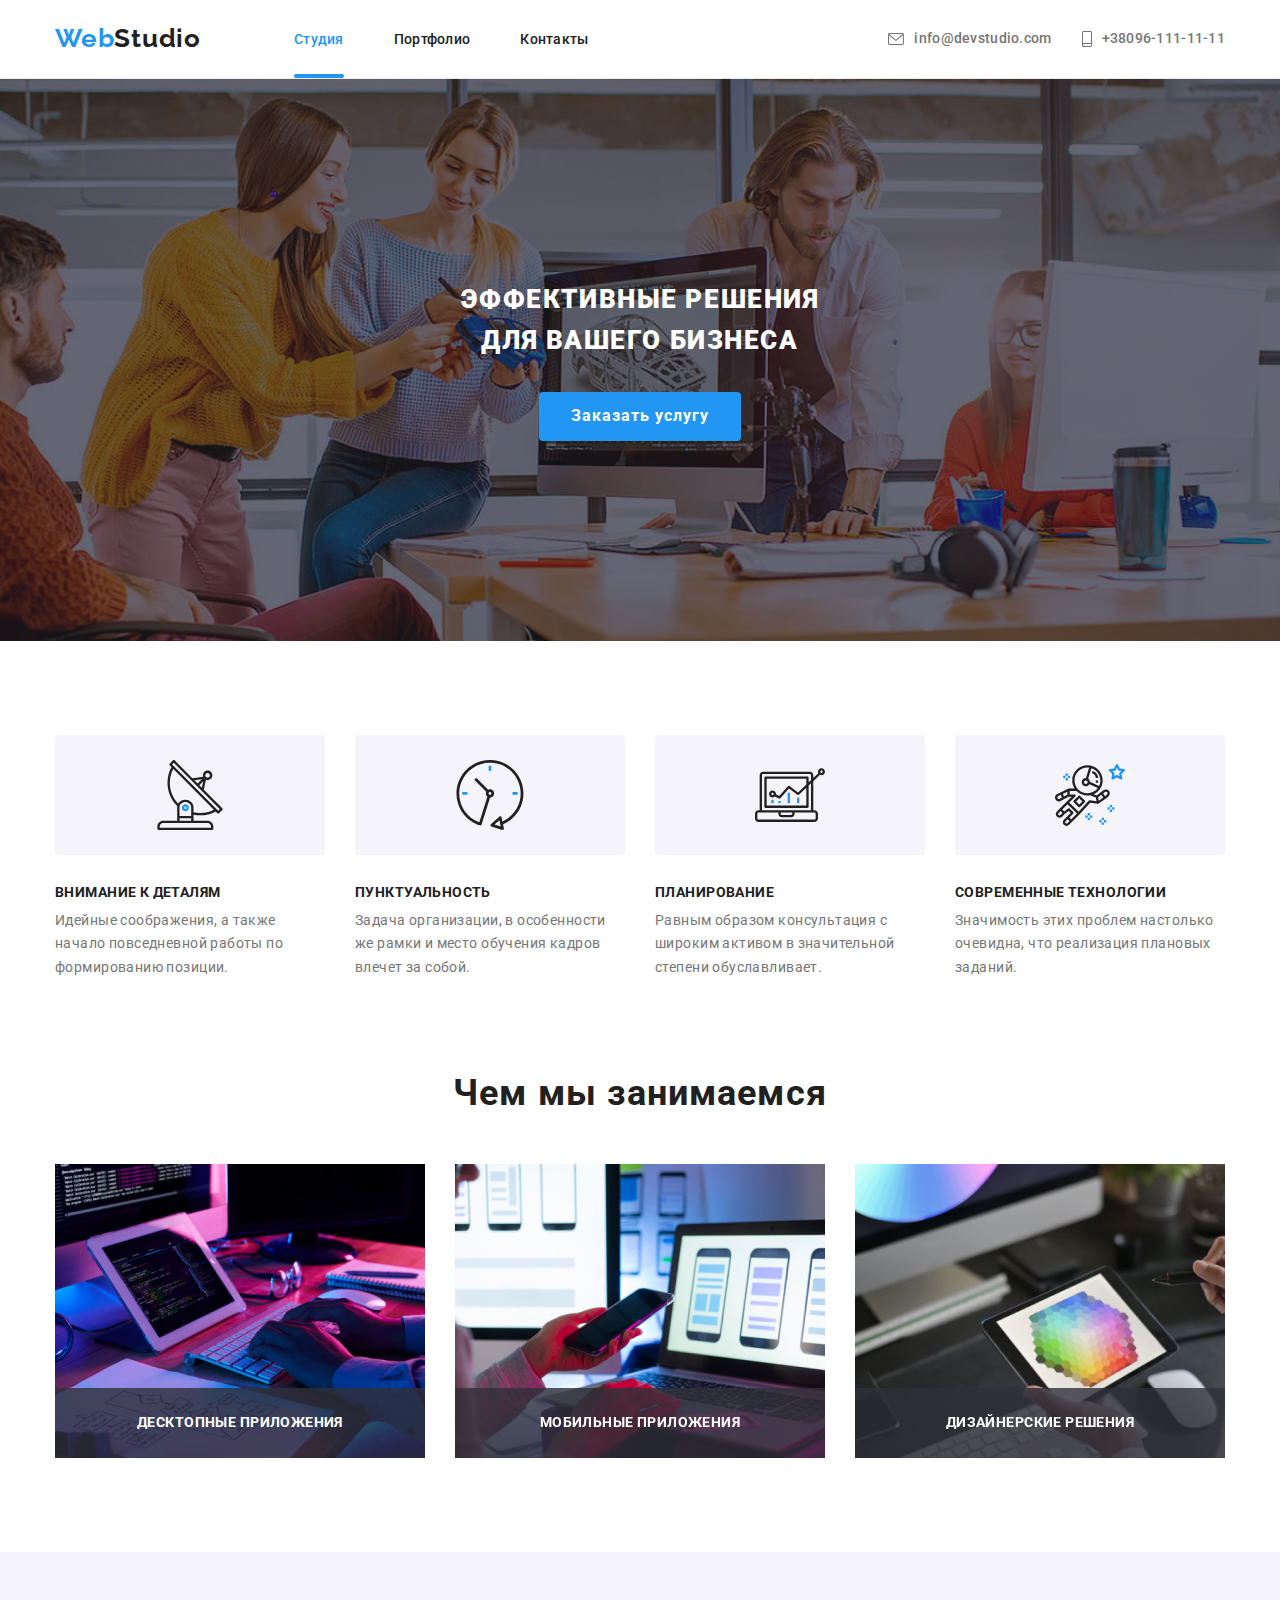
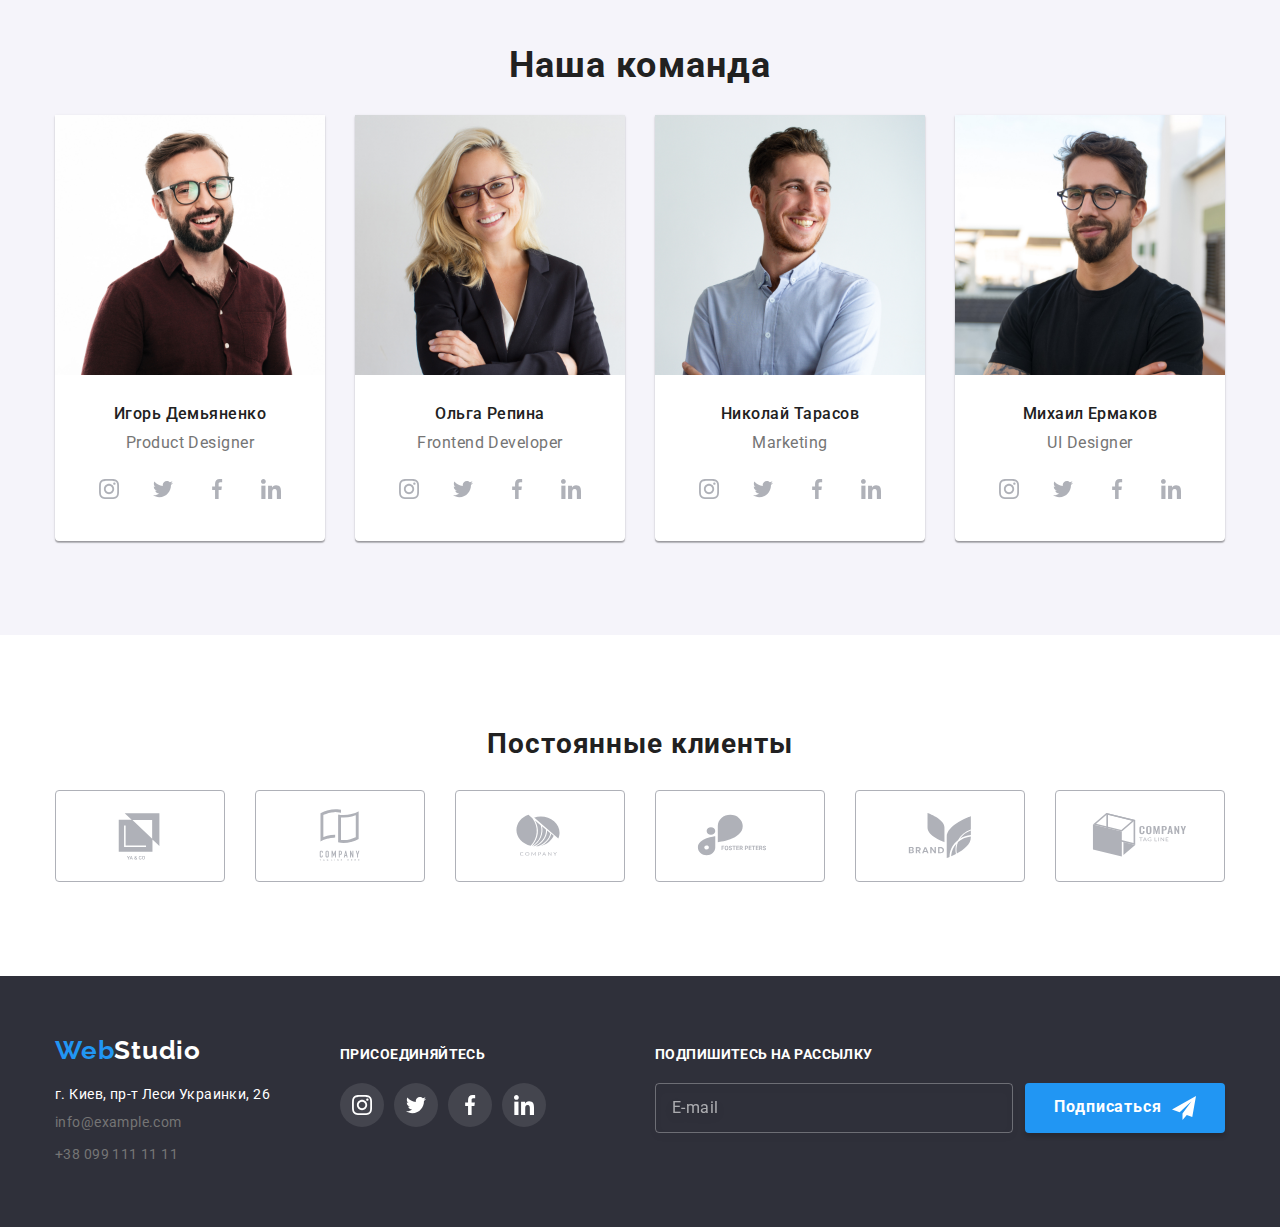
==== commit e5858e49: "ДЗ.8.4" ====
--- a/index.html
+++ b/index.html
@@ -64,52 +64,54 @@
           <use href="./image/icons.svg#icon-menu"></use>
         </svg>
       </button>
-      <!-- <div class="container"> -->
-      <!-- <div class="mobile-menu is-hidden" data-menu>
-        <button type="button" class="menu-close-btn" data-menu-close>
-          <svg class="mobile-icon" width="40" height="40">
-            <use href="./image/icons.svg#icon-close-black"></use>
-          </svg>
-        </button>
-        <ul class="mob-menu">
-          <li class="mob-menu__item">
-            <a href="./index.html" class="mob-menu__link mob-current">Студия</a>
-          </li>
-          <li class="mob-menu__item">
-            <a href="./portfolio.html" class="mob-menu__link">Портфолио</a>
-          </li>
-          <li class="mob-menu__item">
-            <a href="" class="mob-menu__link">Контакты</a>
-          </li>
-        </ul>
-        <ul class="mob-menu__connect">
-          <li class="mob-menu__item-connect">
-            <a href="tel:+380961111111" class="mob-menu__link-tel">
-              +38096-111-11-11
-            </a>
-          </li>
-          <li class="mob-menu__item-connect">
-            <a href="mailto:info@devstudio.com" class="mob-menu__link-mail">
-              info@devstudio.com
-            </a>
-          </li>
-        </ul>
-        <ul class="mob-menu-social__list">
-          <li class="mob-menu-social__item">
-            <a href="" class="mob-menu-social__link">Instagram</a>
-          </li>
-          <li class="mob-menu-social__item">
-            <a href="" class="mob-menu-social__link">Twitter</a>
-          </li>
-          <li class="mob-menu-social__item">
-            <a href="" class="mob-menu-social__link">Facebook</a>
-          </li>
-          <li class="mob-menu-social__item">
-            <a href="" class="mob-menu-social__link menu__linked">LinkedIn</a>
-          </li>
-        </ul>
-      </div> -->
-      <!-- </div> -->
+      <div class="backdrop is-hidden" data-menu>
+        <div class="mobile-menu">
+          <button type="button" class="menu-close-btn" data-menu-close>
+            <svg class="mobile-icon" width="40" height="40">
+              <use href="./image/icons.svg#icon-close-black"></use>
+            </svg>
+          </button>
+          <ul class="mob-menu">
+            <li class="mob-menu__item">
+              <a href="./index.html" class="mob-menu__link mob-current"
+                >Студия</a
+              >
+            </li>
+            <li class="mob-menu__item">
+              <a href="./portfolio.html" class="mob-menu__link">Портфолио</a>
+            </li>
+            <li class="mob-menu__item">
+              <a href="" class="mob-menu__link">Контакты</a>
+            </li>
+          </ul>
+          <ul class="mob-menu__connect">
+            <li class="mob-menu__item-connect">
+              <a href="tel:+380961111111" class="mob-menu__link-tel">
+                +38096-111-11-11
+              </a>
+            </li>
+            <li class="mob-menu__item-connect">
+              <a href="mailto:info@devstudio.com" class="mob-menu__link-mail">
+                info@devstudio.com
+              </a>
+            </li>
+          </ul>
+          <ul class="mob-menu-social__list">
+            <li class="mob-menu-social__item">
+              <a href="" class="mob-menu-social__link">Instagram</a>
+            </li>
+            <li class="mob-menu-social__item">
+              <a href="" class="mob-menu-social__link">Twitter</a>
+            </li>
+            <li class="mob-menu-social__item">
+              <a href="" class="mob-menu-social__link">Facebook</a>
+            </li>
+            <li class="mob-menu-social__item">
+              <a href="" class="mob-menu-social__link menu__linked">LinkedIn</a>
+            </li>
+          </ul>
+        </div>
+      </div>
     </header>
 
     <main class="main">
--- a/css/main.min.css
+++ b/css/main.min.css
@@ -1 +1 @@
-:root{--brand-color: #212121}.address__btn,.address__input::placeholder,.address__soc-link,.clients-link,.command-list__soc-link,.menu-metier__top-text,.menu-cntnt__box-icon,.flex{display:flex;justify-content:center;align-items:center}p,h1,h2,h3,h4,h5,h6{margin:0}.body{font-family:"Roboto",sans-serif,Arial;color:#757575}ol,ul{margin:0;padding-left:0}li{list-style:none}a{text-decoration:none}.image{display:block;width:100%;max-width:100%;height:auto}.visually-hidden{position:absolute;white-space:nowrap;width:1px;height:1px;overflow:hidden;border:0;padding:0;clip-path:inset(50%);clip:rect(0 0 0 0);margin:-1px}.container{margin:0 auto;width:100%;padding-left:15px;padding-right:15px}@media screen and (min-width: 480px){.container{max-width:480px}}@media screen and (min-width: 768px){.container{max-width:768px}}@media screen and (min-width: 1200px){.container{max-width:1200px}}.header-line{border-bottom:1px solid #ececec;left:0px;top:0px}.header{background-color:#fff;border-bottom:1px solid #ececec;left:0px;top:0px}.title__logo{text-decoration:none;color:var(--brand-color);font-family:"Raleway";font-weight:700;font-size:24px;line-height:1.2;letter-spacing:.03em}@media screen and (min-width: 480px){.title__logo{padding-top:16px;padding-bottom:16px}}@media screen and (min-width: 768px){.title__logo{padding-top:24px;padding-bottom:25px}}@media screen and (min-width: 1200px){.title__logo{font-weight:700;font-size:26px;line-height:1.1;letter-spacing:.03em}}.title__logo-web{color:#2196f3}.title__logo-studio{color:var(--brand-color)}.title{display:flex}.menu{display:none}@media screen and (min-width: 768px){.menu{display:flex;margin-left:88px;align-items:center}}@media screen and (min-width: 1200px){.menu{display:flex;align-items:center;margin-left:93px}}@media screen and (min-width: 768px){.menu__item{margin-right:50px}}@media screen and (min-width: 768px){.header .container{display:flex;justify-content:space-between;align-items:center}}@media screen and (min-width: 1200px){.header .container{display:flex;align-items:center}}.menu__link{color:var(--brand-color);font-weight:500;font-size:14px;line-height:1.1;letter-spacing:.02em;text-decoration:none;padding:31px 0;position:relative;transition:color 250ms cubic-bezier(0.4, 0, 0.2, 1)}.menu__link:hover,.menu__link:focus{color:#2196f3}.current::after{content:"";display:block;height:4px;background-color:#2196f3;border-radius:2px;width:100%;position:absolute;bottom:0}.menu .menu__link.current{color:#2196f3}.connect__link-cnct{display:none;margin-left:auto}.connect{display:none}@media screen and (min-width: 480px){.connect{display:none}}@media screen and (min-width: 768px){.connect{display:flex;flex-wrap:wrap}}@media screen and (min-width: 1200px){.connect{display:flex;align-items:center}}.connect__link-mail{display:flex;align-items:center;color:#757575;font-weight:500;font-size:14px;line-height:1.1;letter-spacing:.02em;text-decoration:none;transition:color 250ms cubic-bezier(0.4, 0, 0.2, 1)}.connect__link-mail:hover,.connect__link-mail:focus{color:#2196f3}@media screen and (min-width: 768px){.connect__link-mail{margin-bottom:10px}}@media screen and (min-width: 1200px){.connect__link-mail{margin-right:30px;margin-bottom:0}}.connect__icon{transition:fill 250ms cubic-bezier(0.4, 0, 0.2, 1)}.connect__link-mail:hover .connect__icon,.connect__link-mail:focus .connect__icon{fill:#2196f3}.connect__link-tel{display:flex;align-items:center;margin:0;color:#757575;font-weight:500;font-size:14px;line-height:1.1;letter-spacing:.02em;text-decoration:none;transition:color 250ms cubic-bezier(0.4, 0, 0.2, 1)}.connect__link-tel:hover,.connect__link-tel:focus{color:#2196f3}.connect__icon{fill:#757575;margin-right:10px}.connect__link-tel:hover .connect__icon,.connect__link-tel:focus .connect__icon{fill:#2196f3}.hero-btn{color:#fff;background-color:#2196f3;min-width:200px;font-weight:700;font-size:16px;line-height:1.8;letter-spacing:.06em;cursor:pointer;display:flex;font-family:inherit;padding:10px 32px;border:1px rgba(0,0,0,0);border-radius:4px;transition:background-color 250ms cubic-bezier(0.4, 0, 0.2, 1)}.hero-btn:hover,.hero-btn:focus{background-color:#188ce8}.flex{flex-direction:column}.hero{background-color:#2f303a;padding:200px 0;background-image:linear-gradient(rgba(47, 48, 58, 0.4), rgba(47, 48, 58, 0.4)),url(../image/hero.jpg);background-repeat:no-repeat;background-position:center;max-width:1600px;margin:0 auto}.hero-caption{color:#fff;font-weight:900;font-size:24px;line-height:1.7;letter-spacing:.06em;text-align:center;text-transform:uppercase;width:100%;margin-bottom:30px}@media screen and (min-width: 768px){.hero-caption{font-weight:900;font-size:26px;line-height:1.6;letter-spacing:.06em;width:360px}}@media screen and (min-width: 1200px){.hero-caption{margin-left:452px;margin-right:452px}}.content{padding-top:60px;padding-bottom:60px}@media screen and (min-width: 1200px){.content{padding-top:94px;padding-bottom:94px}}@media screen and (min-width: 768px){.menu-cntnt__item{width:calc((100% - 90px)/2)}}.menu-cntnt{display:flex;flex-wrap:wrap;justify-content:center;gap:30px}@media screen and (min-width: 1200px){.menu-cntnt{flex-wrap:nowrap;justify-content:space-between}}.menu-cntnt__box-icon{background-color:#f5f4fa;margin-bottom:30px;border-radius:4px;height:120px}.menu-cntnt__caption{color:var(--brand-color);font-weight:700;font-size:14px;line-height:1;letter-spacing:.03em;text-transform:uppercase;margin-bottom:10px;text-align:center}@media screen and (min-width: 768px){.menu-cntnt__caption{text-align:start}}.menu-cntnt__text{font-weight:400;font-size:14px;line-height:1.7;letter-spacing:.03em;width:100%}@media screen and (max-width: 1199px){.emplom-hidden{display:none}}.employment{padding-bottom:94px}.menu-metier{display:flex;flex-wrap:wrap;gap:30px}.menu-metier__item{position:relative;width:calc((100% - 60px)/3)}.employment-caption{color:var(--brand-color);font-weight:700;font-size:36px;line-height:1.1;letter-spacing:.03em;text-align:center;margin-bottom:50px}.menu-metier__top-text{position:absolute;bottom:0;font-weight:700;font-size:14px;line-height:1.1;letter-spacing:.03em;text-transform:uppercase;color:#fff;background:rgba(47,48,58,.8);width:100%;height:70px}.container{padding-top:0;padding-bottom:0}.team{padding-top:60px;padding-bottom:60px;background-color:#f5f4fa}@media screen and (min-width: 1200px){.team{padding-top:94px;padding-bottom:94px}}.team-caption{color:var(--brand-color);font-weight:700;font-size:36px;line-height:1.1;letter-spacing:.03em;text-align:center;margin-bottom:30px}.command-list{display:flex;flex-wrap:wrap;justify-content:center;gap:30px}@media screen and (min-width: 1200px){.command-list{flex-wrap:nowrap;justify-content:space-between}}.command-list__item{text-align:center;box-shadow:0px 1px 3px rgba(0,0,0,.12),0px 1px 1px rgba(0,0,0,.14),0px 2px 1px rgba(0,0,0,.2);border-radius:0px 0px 4px 4px;background-color:#fff}@media screen and (min-width: 768px){.command-list__item{width:calc((100% - 90px)/2)}}.command-list__name{color:var(--brand-color);font-weight:500;font-size:16px;line-height:1.1;letter-spacing:.03em;margin-top:30px;margin-bottom:11px}.command-list__text{font-weight:400;font-size:16px;line-height:1.1;letter-spacing:.03em;margin-bottom:16px}.command-list__soc-list{display:flex;justify-content:center;padding-bottom:30px}.command-list__soc-item{width:44px;height:44px;margin-left:10px}.command-list__soc-item:first-child{margin-left:0}.command-list__soc-link{width:100%;height:100%;border-radius:50px;transition:background-color 250ms cubic-bezier(0.4, 0, 0.2, 1)}.command-list__soc-link:hover,.command-list__soc-link:focus{background-color:#2196f3}.command-list__soc-icon{fill:#afb1b8;transition:fill 250ms cubic-bezier(0.4, 0, 0.2, 1)}.command-list__soc-link:hover .command-list__soc-icon,.command-list__soc-link:focus .command-list__soc-icon{fill:#fff}.clients{padding-top:60px;padding-bottom:60px}@media screen and (min-width: 1200px){.clients{padding-top:94px;padding-bottom:94px}}.clients-title{text-align:center;font-size:28px;letter-spacing:.03em;color:var(--brand-color);margin-bottom:30px;line-height:1.1}.clients-list{display:flex;justify-content:center;flex-wrap:wrap;gap:30px}@media screen and (min-width: 1200px){.clients-list{flex-wrap:nowrap;justify-content:space-between}}.clients-item{height:92px}@media screen and (min-width: 480px){.clients-item{width:calc((100% - 30px)/2)}}@media screen and (min-width: 768px){.clients-item{width:calc((100% - 120px)/3)}}.clients-link{width:100%;height:100%;border-radius:4px;border:1px solid #afb1b8;transition:border-color 250ms cubic-bezier(0.4, 0, 0.2, 1)}.clients-link:hover,.clients-link:focus{border-color:#2196f3}.clients-icon{fill:#afb1b8;transition:fill 250ms cubic-bezier(0.4, 0, 0.2, 1)}.clients-link:hover .clients-icon,.clients-link:focus .clients-icon{fill:#2196f3}@media screen and (max-width: 767px){.footers{display:flex;flex-direction:column;justify-content:center}}@media screen and (min-width: 1200px){.footers{display:flex;align-items:baseline;justify-content:space-between}}@media screen and (min-width: 768px){.footer-class{display:flex;justify-content:space-around;align-items:baseline;margin-bottom:60px}}@media screen and (min-width: 1200px){.footer-class{display:flex;align-items:baseline;margin-bottom:0}}.address__logo-nav{text-decoration:none;color:var(--brand-color);font-family:"Raleway";font-weight:700;font-size:24px;line-height:1.1;letter-spacing:.03em;margin-bottom:20px;display:block}@media screen and (max-width: 1199px){.address__logo-nav{text-align:center}}@media screen and (min-width: 1200px){.address__logo-nav{font-weight:700;font-size:26px;line-height:1.1;letter-spacing:.03em}}@media screen and (min-width: 1200px){.address{margin-right:70px}}.address__address{display:flex;width:100%;justify-content:center}@media screen and (max-width: 1199px){.address__address{text-align:center}}@media screen and (max-width: 768px){.address__address{margin-bottom:60px}}.footer{background-color:#2f303a;padding:60px 0 60px 0}.address__logo-web{color:#2196f3}.address__logo-studio{color:#fff}.address__item:not(:last-child){margin-bottom:8px}.address__adds{color:#fff;font-weight:400;font-size:14px;line-height:1.1;letter-spacing:.03em;font-style:normal;text-decoration:none;transition:color 250ms cubic-bezier(0.4, 0, 0.2, 1)}.address__adds:hover,.address__adds:focus{color:#2196f3}.address__link-mail{color:#757575;font-weight:400;font-size:14px;line-height:1.7;letter-spacing:.03em;font-style:normal;text-decoration:none;transition:color 250ms cubic-bezier(0.4, 0, 0.2, 1)}.address__link-mail:hover,.address__link-mail:focus{color:#2196f3}.address__link-tel{color:#757575;font-weight:400;font-size:14px;line-height:1.7;letter-spacing:.03em;font-style:normal;text-decoration:none;transition:color 250ms cubic-bezier(0.4, 0, 0.2, 1)}.address__link-tel:hover,.address__link-tel:focus{color:#2196f3}@media screen and (max-width: 768px){.address__soc-content{margin-bottom:60px}}.address__soc-list{display:flex;flex-wrap:wrap;gap:10px;justify-content:center}.address__text{font-weight:700;font-size:14px;line-height:1.1;letter-spacing:.03em;text-transform:uppercase;color:#fff;margin-bottom:20px}@media screen and (max-width: 1199px){.address__text{text-align:center}}.address__soc-link{border-radius:50px;background:rgba(255,255,255,.1);fill:#fff;width:44px;height:44px;transition:background-color 250ms cubic-bezier(0.4, 0, 0.2, 1)}.address__soc-link:hover,.address__soc-link:focus{background-color:#2196f3}@media screen and (min-width: 1200px){.address__sub{margin-left:93px}}@media screen and (max-width: 1199px){.address__span{display:flex;flex-direction:column;align-items:center}}@media screen and (min-width: 1200px){.address__span{display:flex}}.address__label{display:block;top:0;left:0;font-weight:700;font-size:14px;line-height:1.1;letter-spacing:.03em;text-transform:uppercase;color:#fff;margin-bottom:20px}@media screen and (max-width: 1199px){.address__label{text-align:center}}.address__input{width:100%;height:50px;background-color:rgba(0,0,0,0);outline:none;border:1px solid rgba(255,255,255,.3);filter:drop-shadow(0px 4px 4px rgba(0, 0, 0, 0.15));border-radius:4px;padding:15px 0 15px 16px;color:#fff}@media screen and (max-width: 1199px){.address__input{max-width:450px;margin-bottom:20px}}@media screen and (min-width: 1200px){.address__input{width:358px;margin-right:12px}}.address__input:focus{border:1px solid #2196f3;filter:drop-shadow(0px 4px 4px rgba(0, 0, 0, 0.15));transition:border 250ms cubic-bezier(0.4, 0, 0.2, 1)}.address__input::placeholder{font-weight:400;font-size:16px;line-height:1.2;letter-spacing:.03em;color:rgba(255,255,255,.6)}.address__btn{width:200px;height:50px;background:#2196f3;box-shadow:0px 4px 4px rgba(0,0,0,.15);border-radius:4px;border:none;font-weight:700;font-size:16px;line-height:1.8;letter-spacing:.06em;color:#fff;cursor:pointer}.address__icon-plane{margin-left:10px}.mobile-icon:hover,.mobile-icon:focus{fill:#2196f3}.menu-open-btn{position:absolute;top:0;right:0;background-color:rgba(0,0,0,0);border:none;display:inline-flex;margin-left:auto;padding-top:10px;padding-right:15px;cursor:pointer}.menu-open-btn:hover,.menu-open-btn:focus{fill:#2196f3}@media screen and (min-width: 768px){.menu-open-btn{display:none}}.mobile-menu{position:fixed;z-index:2;background-color:#fff;top:0;left:0;width:100vw;height:100vh;padding-top:48px;padding-bottom:48px;padding-left:40px;display:flex;flex-direction:column;justify-content:space-between;overflow:auto}.menu-close-btn{position:absolute;top:0;right:0;padding-top:10px;padding-right:15px;background-color:rgba(0,0,0,0);border:none;cursor:pointer}.mob-menu__link{font-weight:500;font-size:40px;line-height:1.2;letter-spacing:.02em;color:var(--brand-color)}.mob-menu .mob-menu__link.mob-current{color:#2196f3}.mob-menu__item:not(:last-child){margin-bottom:32px}.mob-menu-social__list{display:flex}.mob-menu-social__link{color:#2196f3;border-right:1px solid rgba(33,33,33,.2);transform:rotate(90deg);margin-right:10px;padding-right:10px}.menu__linked{border:none}.mob-menu__item-connect:not(:last-child){padding-bottom:32px}.mob-menu__link-tel{font-weight:500;font-size:34px;line-height:1.2;letter-spacing:.02em;color:#757575}.mob-menu__link-tel:hover,.mob-menu__link-tel:focus{color:#2196f3}.mob-menu__link-mail{font-weight:500;font-size:24px;line-height:1.1;letter-spacing:.02em;color:#757575}.mob-menu__link-mail:hover,.mob-menu__link-mail:focus{color:#2196f3}.categories{display:flex;flex-wrap:wrap}@media screen and (max-width: 767px){.categories{padding-top:60px;padding-bottom:40px}}@media screen and (max-width: 1199px){.categories{padding-top:60px;padding-bottom:30px}}@media screen and (min-width: 1200px){.categories{padding-top:94px;padding-bottom:50px}}@media screen and (min-width: 768px){.categories{justify-content:center}}.categories__item{margin-right:8px;margin-bottom:15px}.categories__btn{display:flex;padding:6px 22px 6px 22px;color:var(--brand-color);background-color:#f5f4fa;cursor:pointer;font-weight:500;font-size:16px;line-height:1.6;letter-spacing:.03em;font-family:inherit;border-radius:4px;border:1px rgba(0,0,0,0);transition:color 250ms cubic-bezier(0.4, 0, 0.2, 1),background-color 250ms cubic-bezier(0.4, 0, 0.2, 1),box-shadow 250ms cubic-bezier(0.4, 0, 0.2, 1)}.categories__btn:hover,.categories__btn:focus{color:#fff;background-color:#2196f3;box-shadow:0px 3px 1px rgba(0,0,0,.1),0px 1px 2px rgba(0,0,0,.08),0px 2px 2px rgba(0,0,0,.12)}.scroll{display:flex;flex-wrap:wrap;gap:30px}@media screen and (min-width: 480px){.scroll{padding-bottom:60px}}@media screen and (min-width: 1200px){.scroll{padding-bottom:94px}}.scroll-item{border-bottom:#eee solid 1px}@media screen and (min-width: 768px){.scroll-item{width:calc((100% - 60px)/2)}}@media screen and (min-width: 1200px){.scroll-item{width:calc((100% - 60px)/3)}}.scroll-link{display:block;position:relative;transition:background-color 250ms cubic-bezier(0.4, 0, 0.2, 1),box-shadow 250ms cubic-bezier(0.4, 0, 0.2, 1)}.scroll-link:hover,.scroll-link:focus{background-color:#fff;box-shadow:0px 1px 1px rgba(0,0,0,.12),0px 4px 4px rgba(0,0,0,.06),1px 4px 6px rgba(0,0,0,.16)}.scroll-link:hover .category-top-text{transform:translateY(0)}.scroll-caption{color:var(--brand-color);font-weight:700;font-size:18px;line-height:2;letter-spacing:.06em;text-decoration:none;margin-bottom:4px}.scroll-text{font-weight:400;font-size:16px;line-height:1.8;letter-spacing:.03em;text-decoration:none;color:#757575}.text{padding:20px 24px;border-bottom:1px solid #eee;border-left:#eee solid 1px;border-right:#eee solid 1px}@media(min-width: 768px)and (max-width: 1199px){.first{padding-bottom:36px}}.img-top-text{position:relative;overflow:hidden;pointer-events:none}.category-top-text{position:absolute;top:0;left:0;width:100%;height:100%;padding:63px 24px;transform:translateY(101%);transition:transform 250ms cubic-bezier(0.4, 0, 0.2, 1);font-weight:400;font-size:18px;line-height:1.5;letter-spacing:.03em;color:#fff;background:rgba(33,150,243,.9)}.backdrop{position:fixed;top:0;left:0;width:100%;height:100%;background:rgba(0,0,0,.2);transition:opacity 250ms linear,visibility 250ms linear}.backdrop.is-hidden{opacity:0;pointer-events:none}.backdrop.is-hidden .modal{transform:translate(-50%, -50%) scale(0)}.modal{position:absolute;top:50%;left:50%;transform:translate(-50%, -50%) scale(1);background:#fff;box-shadow:0px 1px 3px rgba(0,0,0,.12),0px 1px 1px rgba(0,0,0,.14),0px 2px 1px rgba(0,0,0,.2);border-radius:4px;transition:transform 250ms linear;padding:40px}@media screen and (min-width: 480px){.modal{width:450px;height:609px}}@media screen and (min-width: 1200px){.modal{width:528px;height:581px}}@media screen and (min-width: 480px){.close{position:absolute;top:8px;right:8px;display:flex;justify-content:center;text-align:center;padding:6px;border-radius:50%;border:1px solid rgba(0,0,0,.1);background:#fff;cursor:pointer;transition:fill 250ms cubic-bezier(0.4, 0, 0.2, 1)}.close:hover,.close:focus{fill:#2196f3}}.modal-title{font-size:20px;line-height:1.15;text-align:center;letter-spacing:.03em;color:#212121;font-weight:700;margin-bottom:12px}.modal-input{width:100%;height:40px;border:1px solid rgba(33,33,33,.2);border-radius:4px;background-color:rgba(0,0,0,0);outline:none;padding:12px 0 12px 42px;transition:border-color 250ms cubic-bezier(0.4, 0, 0.2, 1)}.modal-input:focus{border-color:#2196f3}.modal-input:focus+.input-icon{fill:#2196f3}.modal-field{margin-bottom:10px}.modal-field:nth-child(5){margin-bottom:20px}.input-icon{position:absolute;top:50%;left:12px;transform:translateY(-50%);transition:fill 250ms cubic-bezier(0.4, 0, 0.2, 1)}.modal-label{display:block;font-weight:400;font-size:12px;line-height:1.1666666667;letter-spacing:.01em;margin-bottom:4px}.modal-label-comment{display:block;font-weight:400;font-size:12px;line-height:1.1666666667;letter-spacing:.01em;margin-bottom:4px}.input-block{position:relative}.modal-area{display:block;width:100%;height:120px;resize:none;border:1px solid rgba(33,33,33,.2);border-radius:4px;outline:none;padding:12px 16px;transition:border-color 250ms cubic-bezier(0.4, 0, 0.2, 1)}.modal-area:focus{border-color:#2196f3}::placeholder{font-weight:400;font-size:12px;line-height:1.1666666667;letter-spacing:.01em;color:rgba(117,117,117,.5)}.send-btn{display:block;margin:0 auto;width:200px;height:50px;font-weight:700;font-size:16px;line-height:1.875;letter-spacing:.06em;color:#fff;border:rgba(0,0,0,0);background-color:#188ce8;box-shadow:0px 4px 4px rgba(0,0,0,.15);border-radius:4px;cursor:pointer}.check-text{display:block;font-weight:400;line-height:1.7142857143;letter-spacing:.03em;color:#757575;justify-content:center;display:flex;align-items:center}.check-text a{text-decoration-line:underline;color:#2196f3}.check-text span{display:flex;justify-content:center;align-items:center;width:16px;height:15px;border:1px solid #212121;margin-right:7px;border-radius:2px}@media screen and (min-width: 480px){.check-text{font-size:12px}}@media screen and (min-width: 1200px){.check-text{font-size:14px}}.icon-check{fill:rgba(0,0,0,0)}.input-check:checked+.check-text span{background-color:#2196f3;border:none}.input-check:checked+.check-text .icon-check{fill:#fff}.modal-check-box{margin-bottom:30px}/*# sourceMappingURL=main.min.css.map */+:root{--brand-color: #212121}.address__btn,.address__input::placeholder,.address__soc-link,.clients-link,.command-list__soc-link,.menu-metier__top-text,.menu-cntnt__box-icon,.flex{display:flex;justify-content:center;align-items:center}p,h1,h2,h3,h4,h5,h6{margin:0}.body{font-family:"Roboto",sans-serif,Arial;color:#757575}ol,ul{margin:0;padding-left:0}li{list-style:none}a{text-decoration:none}.image{display:block;width:100%;max-width:100%;height:auto}.visually-hidden{position:absolute;white-space:nowrap;width:1px;height:1px;overflow:hidden;border:0;padding:0;clip-path:inset(50%);clip:rect(0 0 0 0);margin:-1px}.container{margin:0 auto;width:100%;padding-left:15px;padding-right:15px}@media screen and (min-width: 480px){.container{max-width:480px}}@media screen and (min-width: 768px){.container{max-width:768px}}@media screen and (min-width: 1200px){.container{max-width:1200px}}.header-line{border-bottom:1px solid #ececec;left:0px;top:0px}.header{background-color:#fff;border-bottom:1px solid #ececec;left:0px;top:0px}.title__logo{text-decoration:none;color:var(--brand-color);font-family:"Raleway";font-weight:700;font-size:24px;line-height:1.2;letter-spacing:.03em}@media screen and (min-width: 480px){.title__logo{padding-top:16px;padding-bottom:16px}}@media screen and (min-width: 768px){.title__logo{padding-top:24px;padding-bottom:25px}}@media screen and (min-width: 1200px){.title__logo{font-weight:700;font-size:26px;line-height:1.1;letter-spacing:.03em}}.title__logo-web{color:#2196f3}.title__logo-studio{color:var(--brand-color)}.title{display:flex}.menu{display:none}@media screen and (min-width: 768px){.menu{display:flex;margin-left:88px;align-items:center}}@media screen and (min-width: 1200px){.menu{display:flex;align-items:center;margin-left:93px}}@media screen and (min-width: 768px){.menu__item{margin-right:50px}}@media screen and (min-width: 768px){.header .container{display:flex;justify-content:space-between;align-items:center}}@media screen and (min-width: 1200px){.header .container{display:flex;align-items:center}}.menu__link{color:var(--brand-color);font-weight:500;font-size:14px;line-height:1.1;letter-spacing:.02em;text-decoration:none;padding:31px 0;position:relative;transition:color 250ms cubic-bezier(0.4, 0, 0.2, 1)}.menu__link:hover,.menu__link:focus{color:#2196f3}.current::after{content:"";display:block;height:4px;background-color:#2196f3;border-radius:2px;width:100%;position:absolute;bottom:0}.menu .menu__link.current{color:#2196f3}.connect__link-cnct{display:none;margin-left:auto}.connect{display:none}@media screen and (min-width: 480px){.connect{display:none}}@media screen and (min-width: 768px){.connect{display:flex;flex-wrap:wrap}}@media screen and (min-width: 1200px){.connect{display:flex;align-items:center}}.connect__link-mail{display:flex;align-items:center;color:#757575;font-weight:500;font-size:14px;line-height:1.1;letter-spacing:.02em;text-decoration:none;transition:color 250ms cubic-bezier(0.4, 0, 0.2, 1)}.connect__link-mail:hover,.connect__link-mail:focus{color:#2196f3}@media screen and (min-width: 768px){.connect__link-mail{margin-bottom:10px}}@media screen and (min-width: 1200px){.connect__link-mail{margin-right:30px;margin-bottom:0}}.connect__icon{transition:fill 250ms cubic-bezier(0.4, 0, 0.2, 1)}.connect__link-mail:hover .connect__icon,.connect__link-mail:focus .connect__icon{fill:#2196f3}.connect__link-tel{display:flex;align-items:center;margin:0;color:#757575;font-weight:500;font-size:14px;line-height:1.1;letter-spacing:.02em;text-decoration:none;transition:color 250ms cubic-bezier(0.4, 0, 0.2, 1)}.connect__link-tel:hover,.connect__link-tel:focus{color:#2196f3}.connect__icon{fill:#757575;margin-right:10px}.connect__link-tel:hover .connect__icon,.connect__link-tel:focus .connect__icon{fill:#2196f3}.hero-btn{color:#fff;background-color:#2196f3;min-width:200px;font-weight:700;font-size:16px;line-height:1.8;letter-spacing:.06em;cursor:pointer;display:flex;font-family:inherit;padding:10px 32px;border:1px rgba(0,0,0,0);border-radius:4px;transition:background-color 250ms cubic-bezier(0.4, 0, 0.2, 1)}.hero-btn:hover,.hero-btn:focus{background-color:#188ce8}.flex{flex-direction:column}.hero{background-color:#2f303a;padding:200px 0;background-image:linear-gradient(rgba(47, 48, 58, 0.4), rgba(47, 48, 58, 0.4)),url(../image/hero.jpg);background-repeat:no-repeat;background-position:center;max-width:1600px;margin:0 auto}.hero-caption{color:#fff;font-weight:900;font-size:24px;line-height:1.7;letter-spacing:.06em;text-align:center;text-transform:uppercase;width:100%;margin-bottom:30px}@media screen and (min-width: 768px){.hero-caption{font-weight:900;font-size:26px;line-height:1.6;letter-spacing:.06em;width:360px}}@media screen and (min-width: 1200px){.hero-caption{margin-left:452px;margin-right:452px}}.content{padding-top:60px;padding-bottom:60px}@media screen and (min-width: 1200px){.content{padding-top:94px;padding-bottom:94px}}@media screen and (min-width: 768px){.menu-cntnt__item{width:calc((100% - 90px)/2)}}.menu-cntnt{display:flex;flex-wrap:wrap;justify-content:center;gap:30px}@media screen and (min-width: 1200px){.menu-cntnt{flex-wrap:nowrap;justify-content:space-between}}.menu-cntnt__box-icon{background-color:#f5f4fa;margin-bottom:30px;border-radius:4px;height:120px}.menu-cntnt__caption{color:var(--brand-color);font-weight:700;font-size:14px;line-height:1;letter-spacing:.03em;text-transform:uppercase;margin-bottom:10px;text-align:center}@media screen and (min-width: 768px){.menu-cntnt__caption{text-align:start}}.menu-cntnt__text{font-weight:400;font-size:14px;line-height:1.7;letter-spacing:.03em;width:100%}@media screen and (max-width: 1199px){.emplom-hidden{display:none}}.employment{padding-bottom:94px}.menu-metier{display:flex;flex-wrap:wrap;gap:30px}.menu-metier__item{position:relative;width:calc((100% - 60px)/3)}.employment-caption{color:var(--brand-color);font-weight:700;font-size:36px;line-height:1.1;letter-spacing:.03em;text-align:center;margin-bottom:50px}.menu-metier__top-text{position:absolute;bottom:0;font-weight:700;font-size:14px;line-height:1.1;letter-spacing:.03em;text-transform:uppercase;color:#fff;background:rgba(47,48,58,.8);width:100%;height:70px}.container{padding-top:0;padding-bottom:0}.team{padding-top:60px;padding-bottom:60px;background-color:#f5f4fa}@media screen and (min-width: 1200px){.team{padding-top:94px;padding-bottom:94px}}.team-caption{color:var(--brand-color);font-weight:700;font-size:36px;line-height:1.1;letter-spacing:.03em;text-align:center;margin-bottom:30px}.command-list{display:flex;flex-wrap:wrap;justify-content:center;gap:30px}@media screen and (min-width: 1200px){.command-list{flex-wrap:nowrap;justify-content:space-between}}.command-list__item{text-align:center;box-shadow:0px 1px 3px rgba(0,0,0,.12),0px 1px 1px rgba(0,0,0,.14),0px 2px 1px rgba(0,0,0,.2);border-radius:0px 0px 4px 4px;background-color:#fff}@media screen and (min-width: 768px){.command-list__item{width:calc((100% - 90px)/2)}}.command-list__name{color:var(--brand-color);font-weight:500;font-size:16px;line-height:1.1;letter-spacing:.03em;margin-top:30px;margin-bottom:11px}.command-list__text{font-weight:400;font-size:16px;line-height:1.1;letter-spacing:.03em;margin-bottom:16px}.command-list__soc-list{display:flex;justify-content:center;padding-bottom:30px}.command-list__soc-item{width:44px;height:44px;margin-left:10px}.command-list__soc-item:first-child{margin-left:0}.command-list__soc-link{width:100%;height:100%;border-radius:50px;transition:background-color 250ms cubic-bezier(0.4, 0, 0.2, 1)}.command-list__soc-link:hover,.command-list__soc-link:focus{background-color:#2196f3}.command-list__soc-icon{fill:#afb1b8;transition:fill 250ms cubic-bezier(0.4, 0, 0.2, 1)}.command-list__soc-link:hover .command-list__soc-icon,.command-list__soc-link:focus .command-list__soc-icon{fill:#fff}.clients{padding-top:60px;padding-bottom:60px}@media screen and (min-width: 1200px){.clients{padding-top:94px;padding-bottom:94px}}.clients-title{text-align:center;font-size:28px;letter-spacing:.03em;color:var(--brand-color);margin-bottom:30px;line-height:1.1}.clients-list{display:flex;justify-content:center;flex-wrap:wrap;gap:30px}@media screen and (min-width: 1200px){.clients-list{flex-wrap:nowrap;justify-content:space-between}}.clients-item{height:92px}@media screen and (min-width: 480px){.clients-item{width:calc((100% - 30px)/2)}}@media screen and (min-width: 768px){.clients-item{width:calc((100% - 120px)/3)}}.clients-link{width:100%;height:100%;border-radius:4px;border:1px solid #afb1b8;transition:border-color 250ms cubic-bezier(0.4, 0, 0.2, 1)}.clients-link:hover,.clients-link:focus{border-color:#2196f3}.clients-icon{fill:#afb1b8;transition:fill 250ms cubic-bezier(0.4, 0, 0.2, 1)}.clients-link:hover .clients-icon,.clients-link:focus .clients-icon{fill:#2196f3}@media screen and (max-width: 767px){.footers{display:flex;flex-direction:column;justify-content:center}}@media screen and (min-width: 1200px){.footers{display:flex;align-items:baseline;justify-content:space-between}}@media screen and (min-width: 768px){.footer-class{display:flex;justify-content:space-around;align-items:baseline;margin-bottom:60px}}@media screen and (min-width: 1200px){.footer-class{display:flex;align-items:baseline;margin-bottom:0}}.address__logo-nav{text-decoration:none;color:var(--brand-color);font-family:"Raleway";font-weight:700;font-size:24px;line-height:1.1;letter-spacing:.03em;margin-bottom:20px;display:block}@media screen and (max-width: 1199px){.address__logo-nav{text-align:center}}@media screen and (min-width: 1200px){.address__logo-nav{font-weight:700;font-size:26px;line-height:1.1;letter-spacing:.03em}}@media screen and (min-width: 1200px){.address{margin-right:70px}}.address__address{display:flex;width:100%;justify-content:center}@media screen and (max-width: 1199px){.address__address{text-align:center}}@media screen and (max-width: 768px){.address__address{margin-bottom:60px}}.footer{background-color:#2f303a;padding:60px 0 60px 0}.address__logo-web{color:#2196f3}.address__logo-studio{color:#fff}.address__item:not(:last-child){margin-bottom:8px}.address__adds{color:#fff;font-weight:400;font-size:14px;line-height:1.1;letter-spacing:.03em;font-style:normal;text-decoration:none;transition:color 250ms cubic-bezier(0.4, 0, 0.2, 1)}.address__adds:hover,.address__adds:focus{color:#2196f3}.address__link-mail{color:#757575;font-weight:400;font-size:14px;line-height:1.7;letter-spacing:.03em;font-style:normal;text-decoration:none;transition:color 250ms cubic-bezier(0.4, 0, 0.2, 1)}.address__link-mail:hover,.address__link-mail:focus{color:#2196f3}.address__link-tel{color:#757575;font-weight:400;font-size:14px;line-height:1.7;letter-spacing:.03em;font-style:normal;text-decoration:none;transition:color 250ms cubic-bezier(0.4, 0, 0.2, 1)}.address__link-tel:hover,.address__link-tel:focus{color:#2196f3}@media screen and (max-width: 768px){.address__soc-content{margin-bottom:60px}}.address__soc-list{display:flex;flex-wrap:wrap;gap:10px;justify-content:center}.address__text{font-weight:700;font-size:14px;line-height:1.1;letter-spacing:.03em;text-transform:uppercase;color:#fff;margin-bottom:20px}@media screen and (max-width: 1199px){.address__text{text-align:center}}.address__soc-link{border-radius:50px;background:rgba(255,255,255,.1);fill:#fff;width:44px;height:44px;transition:background-color 250ms cubic-bezier(0.4, 0, 0.2, 1)}.address__soc-link:hover,.address__soc-link:focus{background-color:#2196f3}@media screen and (min-width: 1200px){.address__sub{margin-left:93px}}@media screen and (max-width: 1199px){.address__span{display:flex;flex-direction:column;align-items:center}}@media screen and (min-width: 1200px){.address__span{display:flex}}.address__label{display:block;top:0;left:0;font-weight:700;font-size:14px;line-height:1.1;letter-spacing:.03em;text-transform:uppercase;color:#fff;margin-bottom:20px}@media screen and (max-width: 1199px){.address__label{text-align:center}}.address__input{width:100%;height:50px;background-color:rgba(0,0,0,0);outline:none;border:1px solid rgba(255,255,255,.3);filter:drop-shadow(0px 4px 4px rgba(0, 0, 0, 0.15));border-radius:4px;padding:15px 0 15px 16px;color:#fff}@media screen and (max-width: 1199px){.address__input{max-width:450px;margin-bottom:20px}}@media screen and (min-width: 1200px){.address__input{width:358px;margin-right:12px}}.address__input:focus{border:1px solid #2196f3;filter:drop-shadow(0px 4px 4px rgba(0, 0, 0, 0.15));transition:border 250ms cubic-bezier(0.4, 0, 0.2, 1)}.address__input::placeholder{font-weight:400;font-size:16px;line-height:1.2;letter-spacing:.03em;color:rgba(255,255,255,.6)}.address__btn{width:200px;height:50px;background:#2196f3;box-shadow:0px 4px 4px rgba(0,0,0,.15);border-radius:4px;border:none;font-weight:700;font-size:16px;line-height:1.8;letter-spacing:.06em;color:#fff;cursor:pointer}.address__icon-plane{margin-left:10px}.mobile-icon:hover,.mobile-icon:focus{fill:#2196f3}.menu-open-btn{position:absolute;top:0;right:0;background-color:rgba(0,0,0,0);border:none;display:inline-flex;margin-left:auto;padding-top:10px;padding-right:15px;cursor:pointer;transition:fill 250ms cubic-bezier(0.4, 0, 0.2, 1)}.menu-open-btn:hover,.menu-open-btn:focus{fill:#2196f3}@media screen and (min-width: 768px){.menu-open-btn{display:none}}.mobile-menu{position:fixed;z-index:2;background:#fff;top:0;left:0;width:100vw;height:100vh;padding-top:48px;padding-bottom:48px;padding-left:40px;display:flex;flex-direction:column;justify-content:space-between;overflow:auto;background-color:#fff}.menu-close-btn{position:absolute;top:0;right:0;padding-top:10px;padding-right:15px;background-color:rgba(0,0,0,0);border:none;cursor:pointer}.mob-menu__link{font-weight:500;font-size:40px;line-height:1.2;letter-spacing:.02em;color:var(--brand-color)}.mob-menu .mob-menu__link.mob-current{color:#2196f3}.mob-menu__item:not(:last-child){margin-bottom:32px}.mob-menu-social__list{display:flex}.mob-menu-social__link{color:#2196f3;border-right:1px solid rgba(33,33,33,.2);transform:rotate(90deg);margin-right:10px;padding-right:10px}.menu__linked{border:none}.mob-menu__item-connect:not(:last-child){padding-bottom:32px}.mob-menu__link-tel{font-weight:500;font-size:34px;line-height:1.2;letter-spacing:.02em;color:#757575;cursor:pointer;transition:color 250ms cubic-bezier(0.4, 0, 0.2, 1)}.mob-menu__link-tel:hover,.mob-menu__link-tel:focus{color:#2196f3}.mob-menu__link-mail{font-weight:500;font-size:24px;line-height:1.1;letter-spacing:.02em;color:#757575;cursor:pointer;transition:color 250ms cubic-bezier(0.4, 0, 0.2, 1)}.mob-menu__link-mail:hover,.mob-menu__link-mail:focus{color:#2196f3}.categories{display:flex;flex-wrap:wrap}@media screen and (max-width: 767px){.categories{padding-top:60px;padding-bottom:40px}}@media screen and (max-width: 1199px){.categories{padding-top:60px;padding-bottom:30px}}@media screen and (min-width: 1200px){.categories{padding-top:94px;padding-bottom:50px}}@media screen and (min-width: 768px){.categories{justify-content:center}}.categories__item{margin-right:8px;margin-bottom:15px}.categories__btn{display:flex;padding:6px 22px 6px 22px;color:var(--brand-color);background-color:#f5f4fa;cursor:pointer;font-weight:500;font-size:16px;line-height:1.6;letter-spacing:.03em;font-family:inherit;border-radius:4px;border:1px rgba(0,0,0,0);transition:color 250ms cubic-bezier(0.4, 0, 0.2, 1),background-color 250ms cubic-bezier(0.4, 0, 0.2, 1),box-shadow 250ms cubic-bezier(0.4, 0, 0.2, 1)}.categories__btn:hover,.categories__btn:focus{color:#fff;background-color:#2196f3;box-shadow:0px 3px 1px rgba(0,0,0,.1),0px 1px 2px rgba(0,0,0,.08),0px 2px 2px rgba(0,0,0,.12)}.scroll{display:flex;flex-wrap:wrap;gap:30px}@media screen and (min-width: 480px){.scroll{padding-bottom:60px}}@media screen and (min-width: 1200px){.scroll{padding-bottom:94px}}.scroll-item{border-bottom:#eee solid 1px}@media screen and (min-width: 768px){.scroll-item{width:calc((100% - 60px)/2)}}@media screen and (min-width: 1200px){.scroll-item{width:calc((100% - 60px)/3)}}.scroll-link{display:block;position:relative;transition:background-color 250ms cubic-bezier(0.4, 0, 0.2, 1),box-shadow 250ms cubic-bezier(0.4, 0, 0.2, 1)}.scroll-link:hover,.scroll-link:focus{background-color:#fff;box-shadow:0px 1px 1px rgba(0,0,0,.12),0px 4px 4px rgba(0,0,0,.06),1px 4px 6px rgba(0,0,0,.16)}.scroll-link:hover .category-top-text{transform:translateY(0)}.scroll-caption{color:var(--brand-color);font-weight:700;font-size:18px;line-height:2;letter-spacing:.06em;text-decoration:none;margin-bottom:4px}.scroll-text{font-weight:400;font-size:16px;line-height:1.8;letter-spacing:.03em;text-decoration:none;color:#757575}.text{padding:20px 24px;border-bottom:1px solid #eee;border-left:#eee solid 1px;border-right:#eee solid 1px}@media(min-width: 768px)and (max-width: 1199px){.first{padding-bottom:36px}}.img-top-text{position:relative;overflow:hidden;pointer-events:none}.category-top-text{position:absolute;top:0;left:0;width:100%;height:100%;padding:63px 24px;transform:translateY(101%);transition:transform 250ms cubic-bezier(0.4, 0, 0.2, 1);font-weight:400;font-size:18px;line-height:1.5;letter-spacing:.03em;color:#fff;background:rgba(33,150,243,.9)}.backdrop{position:fixed;top:0;left:0;width:100%;height:100%;background:rgba(0,0,0,.2);transition:opacity 250ms linear,visibility 250ms linear}.backdrop.is-hidden{opacity:0;pointer-events:none}.backdrop.is-hidden .modal{transform:translate(-50%, -50%) scale(0)}.modal{position:absolute;top:50%;left:50%;transform:translate(-50%, -50%) scale(1);background:#fff;box-shadow:0px 1px 3px rgba(0,0,0,.12),0px 1px 1px rgba(0,0,0,.14),0px 2px 1px rgba(0,0,0,.2);border-radius:4px;transition:transform 250ms linear;padding:40px}@media screen and (min-width: 480px){.modal{width:450px;height:609px}}@media screen and (min-width: 1200px){.modal{width:528px;height:581px}}@media screen and (min-width: 480px){.close{position:absolute;top:8px;right:8px;display:flex;justify-content:center;text-align:center;padding:6px;border-radius:50%;border:1px solid rgba(0,0,0,.1);background:#fff;cursor:pointer;transition:fill 250ms cubic-bezier(0.4, 0, 0.2, 1)}.close:hover,.close:focus{fill:#2196f3}}.modal-title{font-size:20px;line-height:1.15;text-align:center;letter-spacing:.03em;color:#212121;font-weight:700;margin-bottom:12px}.modal-input{width:100%;height:40px;border:1px solid rgba(33,33,33,.2);border-radius:4px;background-color:rgba(0,0,0,0);outline:none;padding:12px 0 12px 42px;transition:border-color 250ms cubic-bezier(0.4, 0, 0.2, 1)}.modal-input:focus{border-color:#2196f3}.modal-input:focus+.input-icon{fill:#2196f3}.modal-field{margin-bottom:10px}.modal-field:nth-child(5){margin-bottom:20px}.input-icon{position:absolute;top:50%;left:12px;transform:translateY(-50%);transition:fill 250ms cubic-bezier(0.4, 0, 0.2, 1)}.modal-label{display:block;font-weight:400;font-size:12px;line-height:1.1666666667;letter-spacing:.01em;margin-bottom:4px}.modal-label-comment{display:block;font-weight:400;font-size:12px;line-height:1.1666666667;letter-spacing:.01em;margin-bottom:4px}.input-block{position:relative}.modal-area{display:block;width:100%;height:120px;resize:none;border:1px solid rgba(33,33,33,.2);border-radius:4px;outline:none;padding:12px 16px;transition:border-color 250ms cubic-bezier(0.4, 0, 0.2, 1)}.modal-area:focus{border-color:#2196f3}::placeholder{font-weight:400;font-size:12px;line-height:1.1666666667;letter-spacing:.01em;color:rgba(117,117,117,.5)}.send-btn{display:block;margin:0 auto;width:200px;height:50px;font-weight:700;font-size:16px;line-height:1.875;letter-spacing:.06em;color:#fff;border:rgba(0,0,0,0);background-color:#188ce8;box-shadow:0px 4px 4px rgba(0,0,0,.15);border-radius:4px;cursor:pointer}.check-text{display:block;font-weight:400;line-height:1.7142857143;letter-spacing:.03em;color:#757575;justify-content:center;display:flex;align-items:center}.check-text a{text-decoration-line:underline;color:#2196f3}.check-text span{display:flex;justify-content:center;align-items:center;width:16px;height:15px;border:1px solid #212121;margin-right:7px;border-radius:2px}@media screen and (min-width: 480px){.check-text{font-size:12px}}@media screen and (min-width: 1200px){.check-text{font-size:14px}}.icon-check{fill:rgba(0,0,0,0)}.input-check:checked+.check-text span{background-color:#2196f3;border:none}.input-check:checked+.check-text .icon-check{fill:#fff}.modal-check-box{margin-bottom:30px}/*# sourceMappingURL=main.min.css.map */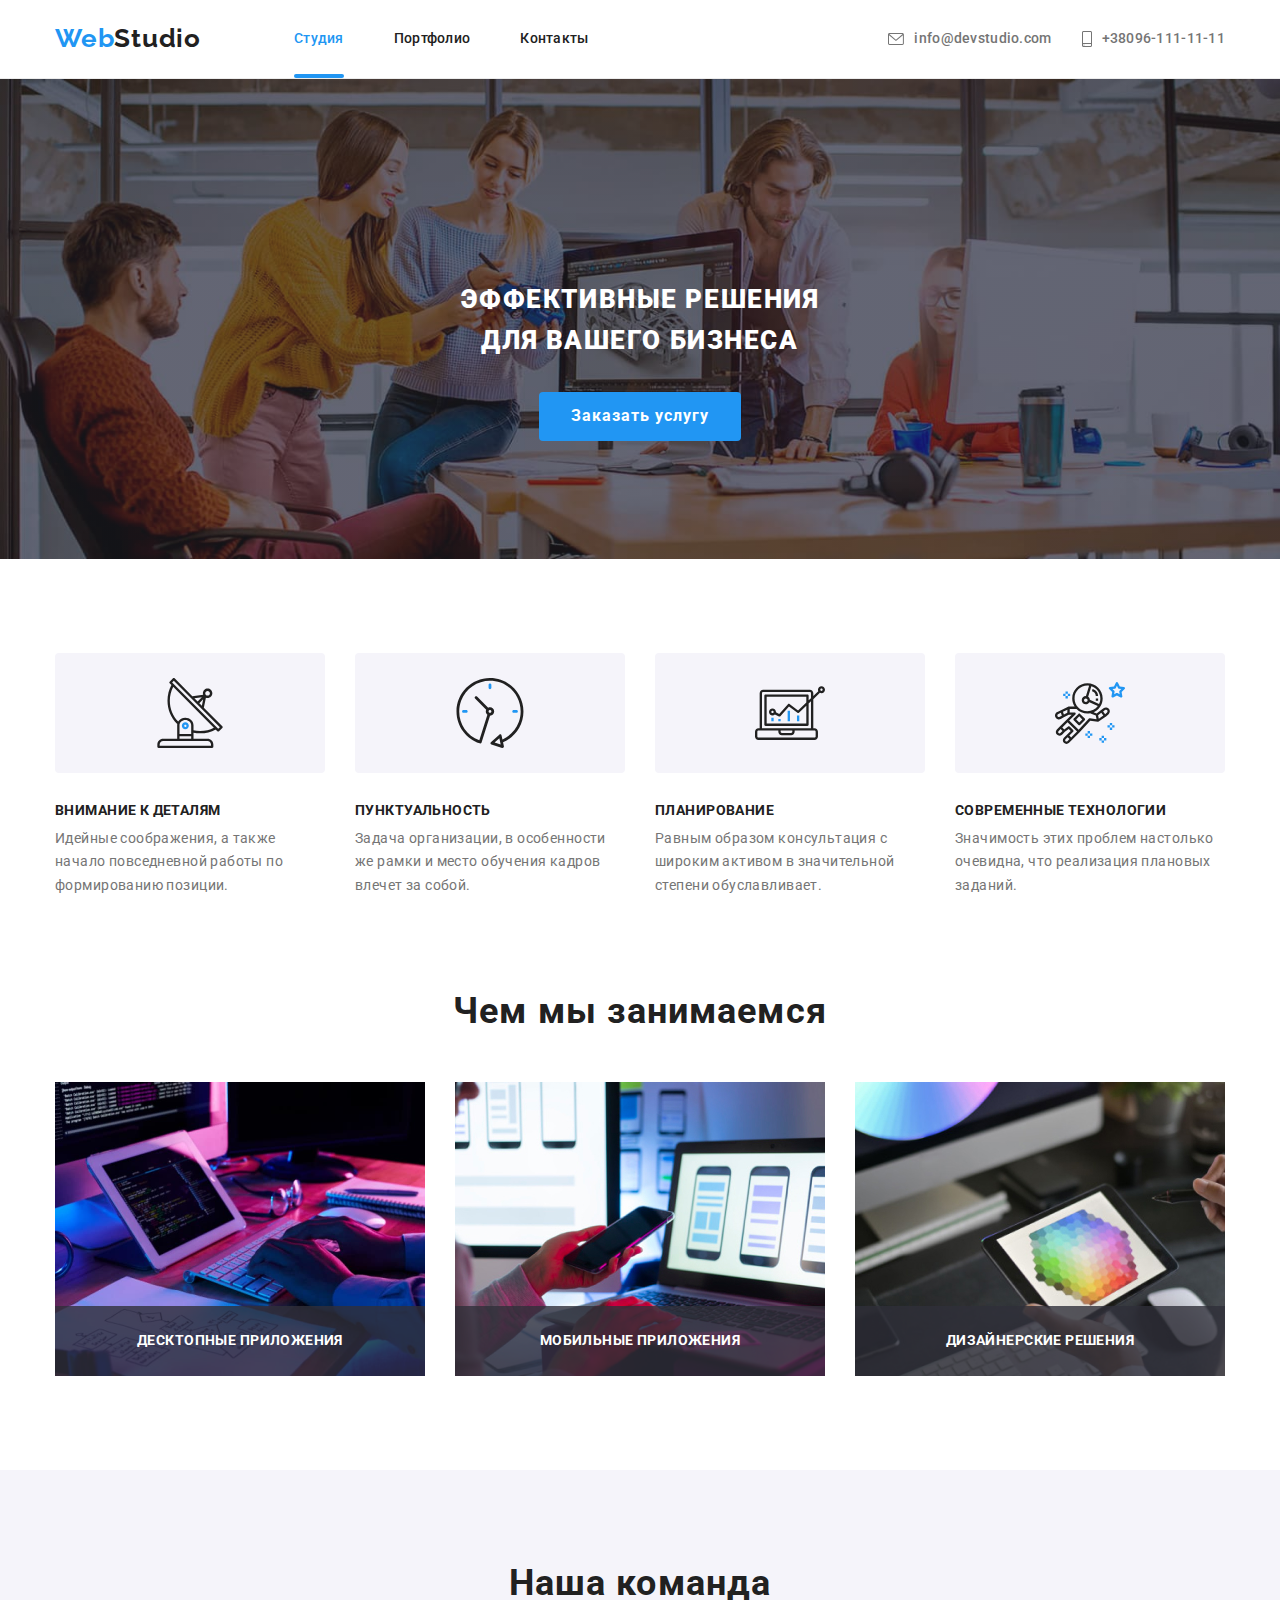
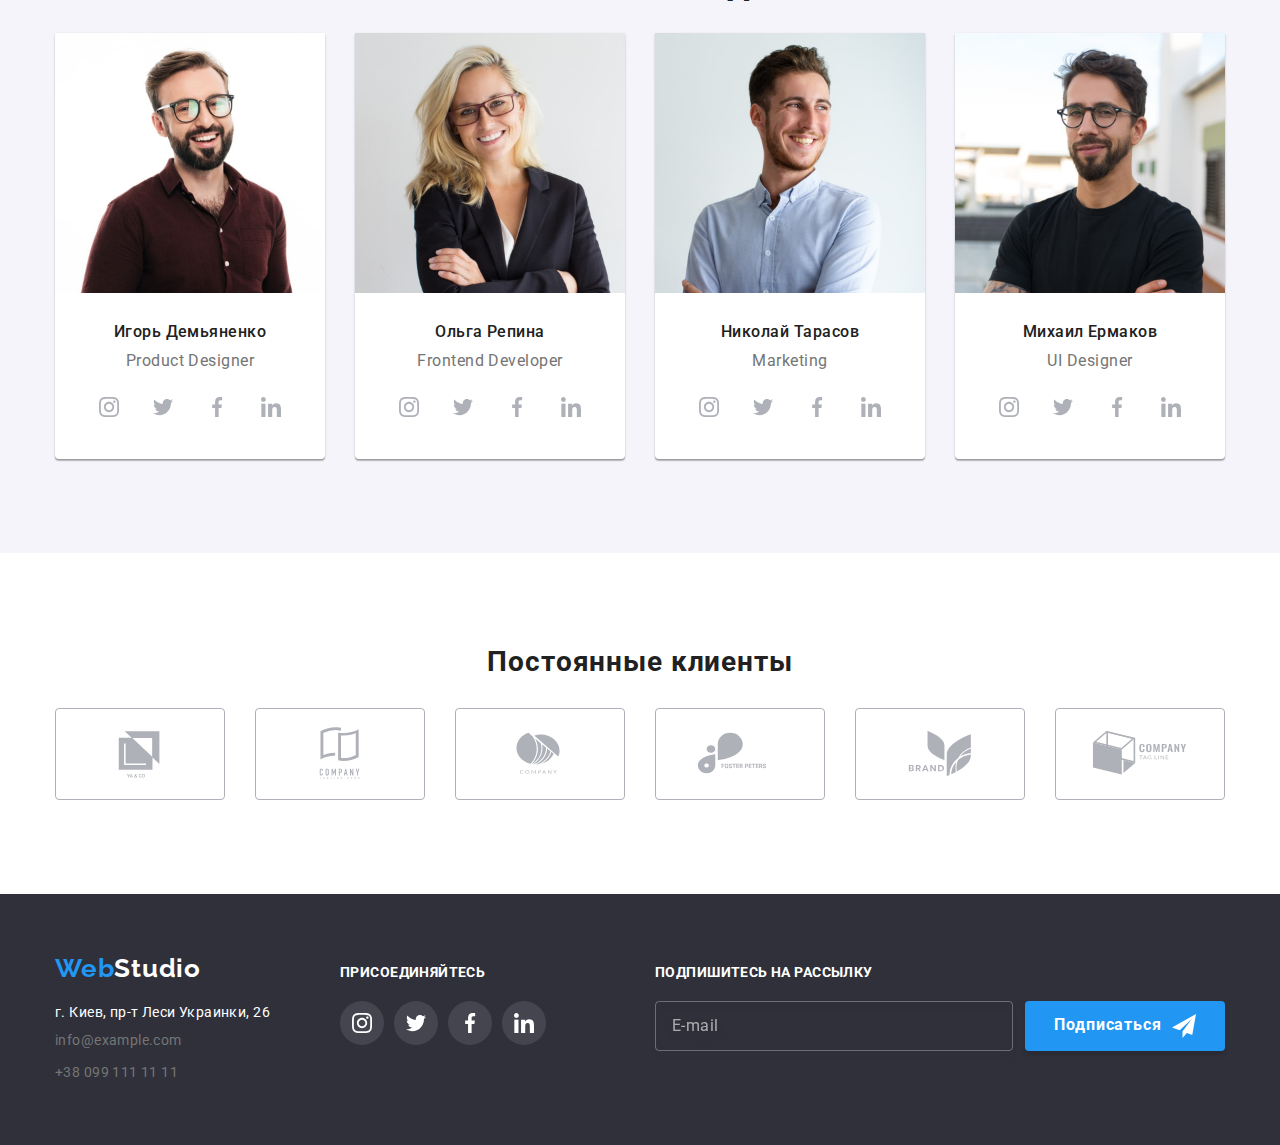
==== commit b7f46ad7: "ДЗ.8.8" ====
--- a/index.html
+++ b/index.html
@@ -58,7 +58,6 @@
           </li>
         </ul>
       </div>
-
       <button type="button" class="menu-open-btn" data-menu-open>
         <svg class="mobile-icon" width="40" height="40">
           <use href="./image/icons.svg#icon-menu"></use>
@@ -113,7 +112,6 @@
         </div>
       </div>
     </header>
-
     <main class="main">
       <!-- Герой -->
       <section class="hero">
@@ -185,40 +183,81 @@
           <h2 class="employment-caption">Чем мы занимаемся</h2>
           <ul class="menu-metier">
             <li class="menu-metier__item">
-              <img
-                src="./image/img.jpg"
-                alt="кодирование-на-планшете"
-                class="image"
-              />
+              <picture>
+                <source
+                  srcset="./image/img.jpg 1x, ./image/img-2x.jpg 2x"
+                  media="(min-width: 1200px)"
+                />
+                <img
+                  src="./image/img.jpg"
+                  alt="кодирование-на-планшете"
+                  class="image"
+                />
+              </picture>
               <p class="menu-metier__top-text">Десктопные приложения</p>
             </li>
             <li class="menu-metier__item">
-              <img
-                src="./image/tel-in-hand.jpg"
-                alt="телефон-в-руках"
-                class="image"
-              />
+              <picture
+                ><source
+                  srcset="./image/tel-in-hand.jpg 1x, ./image/img-tel-2x.jpg 2x"
+                  media="(min-width:1200px)"
+                />
+                <img
+                  src="./image/tel-in-hand.jpg"
+                  alt="телефон-в-руках"
+                  class="image"
+                />
+              </picture>
               <p class="menu-metier__top-text">Мобильные приложения</p>
             </li>
             <li class="menu-metier__item">
-              <img
-                src="./image/leptop.jpg"
-                alt="выбор-цвета-на-планшете"
-                class="image"
-              />
+              <picture
+                ><source
+                  srcset="./image/leptop.jpg 1x, ./image/img-leptop-2x.jpg 2x"
+                  media="(min-width:1200px)"
+                />
+                <img
+                  src="./image/leptop.jpg"
+                  alt="выбор-цвета-на-планшете"
+                  class="image"
+                />
+              </picture>
               <p class="menu-metier__top-text">Дизайнерские решения</p>
             </li>
           </ul>
         </div>
       </section>
-
       <!-- Команда работников -->
       <section class="team">
         <div class="container">
           <h2 class="team-caption">Наша команда</h2>
           <ul class="command-list">
             <li class="command-list__item">
-              <img src="./image/igor-d.jpg" alt="" width="270" class="image" />
+              <picture
+                ><source
+                  srcset="
+                    ./image/igor-desktop.jpg    1x,
+                    ./image/igor-desktop-2x.jpg 2x
+                  "
+                  media="(min-width: 1200px)" />
+                <source
+                  srcset="
+                    ./image/igor-tablet.jpg    1x,
+                    ./image/igor-tablet-2x.jpg 2x
+                  "
+                  media="(min-width: 768px)" />
+                <source
+                  srcset="
+                    ./image/igor-mobile.jpg    1x,
+                    ./image/igor-mobile-2x.jpg 2x
+                  "
+                  media="(min-width: 480px)" />
+                <img
+                  src="./image/igor-desktop.jpg"
+                  alt=""
+                  width="450"
+                  class="image"
+              /></picture>
               <h3 class="command-list__name">Игорь Демьяненко</h3>
               <p class="command-list__text">Product Designer</p>
               <ul class="command-list__soc-list list">
@@ -250,7 +289,31 @@
               </ul>
             </li>
             <li class="command-list__item">
-              <img src="./image/olg-r.jpg " alt="" width="270" class="image" />
+              <picture
+                ><source
+                  srcset="
+                    ./image/olga-desktop.jpg    1x,
+                    ./image/olga-desktop-2x.jpg 2x
+                  "
+                  media="(min-width: 1200px)" />
+                <source
+                  srcset="
+                    ./image/olga-tablet.jpg    1x,
+                    ./image/olga-tablet-2x.jpg 2x
+                  "
+                  media="(min-width: 768px)" />
+                <source
+                  srcset="
+                    ./image/olga-mobile.jpg    1x,
+                    ./image/olga-mobile-2x.jpg 2x
+                  "
+                  media="(min-width: 480px)" />
+                <img
+                  src="./image/olga-desktop.jpg"
+                  alt=""
+                  width="450"
+                  class="image"
+              /></picture>
               <h3 class="command-list__name">Ольга Репина</h3>
               <p class="command-list__text">Frontend Developer</p>
               <ul class="command-list__soc-list list">
@@ -282,7 +345,31 @@
               </ul>
             </li>
             <li class="command-list__item">
-              <img src="./image/nicolay.jpg" alt="" width="270" class="image" />
+              <picture
+                ><source
+                  srcset="
+                    ./image/nikolay-desktop.jpg    1x,
+                    ./image/nikolay-desktop-2x.jpg 2x
+                  "
+                  media="(min-width: 1200px)" />
+                <source
+                  srcset="
+                    ./image/nikolay-tablet.jpg    1x,
+                    ./image/nikolay-tablet-2x.jpg 2x
+                  "
+                  media="(min-width: 768px)" />
+                <source
+                  srcset="
+                    ./image/nikolay-mobile.jpg    1x,
+                    ./image/nikolay-mobile-2x.jpg 2x
+                  "
+                  media="(min-width: 480px)" />
+                <img
+                  src="./image/nikolay-desktop.jpg"
+                  alt=""
+                  width="450"
+                  class="image"
+              /></picture>
               <h3 class="command-list__name">Николай Тарасов</h3>
               <p class="command-list__text">Marketing</p>
               <ul class="command-list__soc-list list">
@@ -314,12 +401,31 @@
               </ul>
             </li>
             <li class="command-list__item">
-              <img
-                src="./image/myhail-e.jpg"
-                alt=""
-                width="270"
-                class="image"
-              />
+              <picture
+                ><source
+                  srcset="
+                    ./image/mihail-desktop.jpg    1x,
+                    ./image/mihail-desktop-2x.jpg 2x
+                  "
+                  media="(min-width: 1200px)" />
+                <source
+                  srcset="
+                    ./image/mihail-tablet.jpg    1x,
+                    ./image/mihail-tablet-2x.jpg 2x
+                  "
+                  media="(min-width: 768px)" />
+                <source
+                  srcset="
+                    ./image/mihail-mobile.jpg    1x,
+                    ./image/mihail-mobile-2x.jpg 2x
+                  "
+                  media="(min-width: 480px)" />
+                <img
+                  src="./image/mihail-desktop.jpg"
+                  alt=""
+                  width="450"
+                  class="image"
+              /></picture>
               <h3 class="command-list__name">Михаил Ермаков</h3>
               <p class="command-list__text">UI Designer</p>
               <ul class="command-list__soc-list list">
@@ -353,7 +459,6 @@
           </ul>
         </div>
       </section>
-
       <!-- Постоянные клиенты -->
       <section class="clients">
         <div class="container clients-cont">
@@ -485,7 +590,6 @@
         </div>
       </div>
     </footer>
-
     <!------ Модалка ------>
     <div class="backdrop is-hidden" data-modal>
       <div class="modal">
@@ -557,7 +661,6 @@
               id="privacy"
               class="input-check visually-hidden"
             />
-
             <label for="privacy" class="check-text"
               ><span
                 ><svg class="icon-check" width="11" height="8">
--- a/css/main.min.css
+++ b/css/main.min.css
@@ -1 +1 @@
-:root{--brand-color: #212121}.address__btn,.address__input::placeholder,.address__soc-link,.clients-link,.command-list__soc-link,.menu-metier__top-text,.menu-cntnt__box-icon,.flex{display:flex;justify-content:center;align-items:center}p,h1,h2,h3,h4,h5,h6{margin:0}.body{font-family:"Roboto",sans-serif,Arial;color:#757575}ol,ul{margin:0;padding-left:0}li{list-style:none}a{text-decoration:none}.image{display:block;width:100%;max-width:100%;height:auto}.visually-hidden{position:absolute;white-space:nowrap;width:1px;height:1px;overflow:hidden;border:0;padding:0;clip-path:inset(50%);clip:rect(0 0 0 0);margin:-1px}.container{margin:0 auto;width:100%;padding-left:15px;padding-right:15px}@media screen and (min-width: 480px){.container{max-width:480px}}@media screen and (min-width: 768px){.container{max-width:768px}}@media screen and (min-width: 1200px){.container{max-width:1200px}}.header-line{border-bottom:1px solid #ececec;left:0px;top:0px}.header{background-color:#fff;border-bottom:1px solid #ececec;left:0px;top:0px}.title__logo{text-decoration:none;color:var(--brand-color);font-family:"Raleway";font-weight:700;font-size:24px;line-height:1.2;letter-spacing:.03em}@media screen and (min-width: 480px){.title__logo{padding-top:16px;padding-bottom:16px}}@media screen and (min-width: 768px){.title__logo{padding-top:24px;padding-bottom:25px}}@media screen and (min-width: 1200px){.title__logo{font-weight:700;font-size:26px;line-height:1.1;letter-spacing:.03em}}.title__logo-web{color:#2196f3}.title__logo-studio{color:var(--brand-color)}.title{display:flex}.menu{display:none}@media screen and (min-width: 768px){.menu{display:flex;margin-left:88px;align-items:center}}@media screen and (min-width: 1200px){.menu{display:flex;align-items:center;margin-left:93px}}@media screen and (min-width: 768px){.menu__item{margin-right:50px}}@media screen and (min-width: 768px){.header .container{display:flex;justify-content:space-between;align-items:center}}@media screen and (min-width: 1200px){.header .container{display:flex;align-items:center}}.menu__link{color:var(--brand-color);font-weight:500;font-size:14px;line-height:1.1;letter-spacing:.02em;text-decoration:none;padding:31px 0;position:relative;transition:color 250ms cubic-bezier(0.4, 0, 0.2, 1)}.menu__link:hover,.menu__link:focus{color:#2196f3}.current::after{content:"";display:block;height:4px;background-color:#2196f3;border-radius:2px;width:100%;position:absolute;bottom:0}.menu .menu__link.current{color:#2196f3}.connect__link-cnct{display:none;margin-left:auto}.connect{display:none}@media screen and (min-width: 480px){.connect{display:none}}@media screen and (min-width: 768px){.connect{display:flex;flex-wrap:wrap}}@media screen and (min-width: 1200px){.connect{display:flex;align-items:center}}.connect__link-mail{display:flex;align-items:center;color:#757575;font-weight:500;font-size:14px;line-height:1.1;letter-spacing:.02em;text-decoration:none;transition:color 250ms cubic-bezier(0.4, 0, 0.2, 1)}.connect__link-mail:hover,.connect__link-mail:focus{color:#2196f3}@media screen and (min-width: 768px){.connect__link-mail{margin-bottom:10px}}@media screen and (min-width: 1200px){.connect__link-mail{margin-right:30px;margin-bottom:0}}.connect__icon{transition:fill 250ms cubic-bezier(0.4, 0, 0.2, 1)}.connect__link-mail:hover .connect__icon,.connect__link-mail:focus .connect__icon{fill:#2196f3}.connect__link-tel{display:flex;align-items:center;margin:0;color:#757575;font-weight:500;font-size:14px;line-height:1.1;letter-spacing:.02em;text-decoration:none;transition:color 250ms cubic-bezier(0.4, 0, 0.2, 1)}.connect__link-tel:hover,.connect__link-tel:focus{color:#2196f3}.connect__icon{fill:#757575;margin-right:10px}.connect__link-tel:hover .connect__icon,.connect__link-tel:focus .connect__icon{fill:#2196f3}.hero-btn{color:#fff;background-color:#2196f3;min-width:200px;font-weight:700;font-size:16px;line-height:1.8;letter-spacing:.06em;cursor:pointer;display:flex;font-family:inherit;padding:10px 32px;border:1px rgba(0,0,0,0);border-radius:4px;transition:background-color 250ms cubic-bezier(0.4, 0, 0.2, 1)}.hero-btn:hover,.hero-btn:focus{background-color:#188ce8}.flex{flex-direction:column}.hero{background-color:#2f303a;padding:200px 0;background-image:linear-gradient(rgba(47, 48, 58, 0.4), rgba(47, 48, 58, 0.4)),url(../image/hero.jpg);background-repeat:no-repeat;background-position:center;max-width:1600px;margin:0 auto}.hero-caption{color:#fff;font-weight:900;font-size:24px;line-height:1.7;letter-spacing:.06em;text-align:center;text-transform:uppercase;width:100%;margin-bottom:30px}@media screen and (min-width: 768px){.hero-caption{font-weight:900;font-size:26px;line-height:1.6;letter-spacing:.06em;width:360px}}@media screen and (min-width: 1200px){.hero-caption{margin-left:452px;margin-right:452px}}.content{padding-top:60px;padding-bottom:60px}@media screen and (min-width: 1200px){.content{padding-top:94px;padding-bottom:94px}}@media screen and (min-width: 768px){.menu-cntnt__item{width:calc((100% - 90px)/2)}}.menu-cntnt{display:flex;flex-wrap:wrap;justify-content:center;gap:30px}@media screen and (min-width: 1200px){.menu-cntnt{flex-wrap:nowrap;justify-content:space-between}}.menu-cntnt__box-icon{background-color:#f5f4fa;margin-bottom:30px;border-radius:4px;height:120px}.menu-cntnt__caption{color:var(--brand-color);font-weight:700;font-size:14px;line-height:1;letter-spacing:.03em;text-transform:uppercase;margin-bottom:10px;text-align:center}@media screen and (min-width: 768px){.menu-cntnt__caption{text-align:start}}.menu-cntnt__text{font-weight:400;font-size:14px;line-height:1.7;letter-spacing:.03em;width:100%}@media screen and (max-width: 1199px){.emplom-hidden{display:none}}.employment{padding-bottom:94px}.menu-metier{display:flex;flex-wrap:wrap;gap:30px}.menu-metier__item{position:relative;width:calc((100% - 60px)/3)}.employment-caption{color:var(--brand-color);font-weight:700;font-size:36px;line-height:1.1;letter-spacing:.03em;text-align:center;margin-bottom:50px}.menu-metier__top-text{position:absolute;bottom:0;font-weight:700;font-size:14px;line-height:1.1;letter-spacing:.03em;text-transform:uppercase;color:#fff;background:rgba(47,48,58,.8);width:100%;height:70px}.container{padding-top:0;padding-bottom:0}.team{padding-top:60px;padding-bottom:60px;background-color:#f5f4fa}@media screen and (min-width: 1200px){.team{padding-top:94px;padding-bottom:94px}}.team-caption{color:var(--brand-color);font-weight:700;font-size:36px;line-height:1.1;letter-spacing:.03em;text-align:center;margin-bottom:30px}.command-list{display:flex;flex-wrap:wrap;justify-content:center;gap:30px}@media screen and (min-width: 1200px){.command-list{flex-wrap:nowrap;justify-content:space-between}}.command-list__item{text-align:center;box-shadow:0px 1px 3px rgba(0,0,0,.12),0px 1px 1px rgba(0,0,0,.14),0px 2px 1px rgba(0,0,0,.2);border-radius:0px 0px 4px 4px;background-color:#fff}@media screen and (min-width: 768px){.command-list__item{width:calc((100% - 90px)/2)}}.command-list__name{color:var(--brand-color);font-weight:500;font-size:16px;line-height:1.1;letter-spacing:.03em;margin-top:30px;margin-bottom:11px}.command-list__text{font-weight:400;font-size:16px;line-height:1.1;letter-spacing:.03em;margin-bottom:16px}.command-list__soc-list{display:flex;justify-content:center;padding-bottom:30px}.command-list__soc-item{width:44px;height:44px;margin-left:10px}.command-list__soc-item:first-child{margin-left:0}.command-list__soc-link{width:100%;height:100%;border-radius:50px;transition:background-color 250ms cubic-bezier(0.4, 0, 0.2, 1)}.command-list__soc-link:hover,.command-list__soc-link:focus{background-color:#2196f3}.command-list__soc-icon{fill:#afb1b8;transition:fill 250ms cubic-bezier(0.4, 0, 0.2, 1)}.command-list__soc-link:hover .command-list__soc-icon,.command-list__soc-link:focus .command-list__soc-icon{fill:#fff}.clients{padding-top:60px;padding-bottom:60px}@media screen and (min-width: 1200px){.clients{padding-top:94px;padding-bottom:94px}}.clients-title{text-align:center;font-size:28px;letter-spacing:.03em;color:var(--brand-color);margin-bottom:30px;line-height:1.1}.clients-list{display:flex;justify-content:center;flex-wrap:wrap;gap:30px}@media screen and (min-width: 1200px){.clients-list{flex-wrap:nowrap;justify-content:space-between}}.clients-item{height:92px}@media screen and (min-width: 480px){.clients-item{width:calc((100% - 30px)/2)}}@media screen and (min-width: 768px){.clients-item{width:calc((100% - 120px)/3)}}.clients-link{width:100%;height:100%;border-radius:4px;border:1px solid #afb1b8;transition:border-color 250ms cubic-bezier(0.4, 0, 0.2, 1)}.clients-link:hover,.clients-link:focus{border-color:#2196f3}.clients-icon{fill:#afb1b8;transition:fill 250ms cubic-bezier(0.4, 0, 0.2, 1)}.clients-link:hover .clients-icon,.clients-link:focus .clients-icon{fill:#2196f3}@media screen and (max-width: 767px){.footers{display:flex;flex-direction:column;justify-content:center}}@media screen and (min-width: 1200px){.footers{display:flex;align-items:baseline;justify-content:space-between}}@media screen and (min-width: 768px){.footer-class{display:flex;justify-content:space-around;align-items:baseline;margin-bottom:60px}}@media screen and (min-width: 1200px){.footer-class{display:flex;align-items:baseline;margin-bottom:0}}.address__logo-nav{text-decoration:none;color:var(--brand-color);font-family:"Raleway";font-weight:700;font-size:24px;line-height:1.1;letter-spacing:.03em;margin-bottom:20px;display:block}@media screen and (max-width: 1199px){.address__logo-nav{text-align:center}}@media screen and (min-width: 1200px){.address__logo-nav{font-weight:700;font-size:26px;line-height:1.1;letter-spacing:.03em}}@media screen and (min-width: 1200px){.address{margin-right:70px}}.address__address{display:flex;width:100%;justify-content:center}@media screen and (max-width: 1199px){.address__address{text-align:center}}@media screen and (max-width: 768px){.address__address{margin-bottom:60px}}.footer{background-color:#2f303a;padding:60px 0 60px 0}.address__logo-web{color:#2196f3}.address__logo-studio{color:#fff}.address__item:not(:last-child){margin-bottom:8px}.address__adds{color:#fff;font-weight:400;font-size:14px;line-height:1.1;letter-spacing:.03em;font-style:normal;text-decoration:none;transition:color 250ms cubic-bezier(0.4, 0, 0.2, 1)}.address__adds:hover,.address__adds:focus{color:#2196f3}.address__link-mail{color:#757575;font-weight:400;font-size:14px;line-height:1.7;letter-spacing:.03em;font-style:normal;text-decoration:none;transition:color 250ms cubic-bezier(0.4, 0, 0.2, 1)}.address__link-mail:hover,.address__link-mail:focus{color:#2196f3}.address__link-tel{color:#757575;font-weight:400;font-size:14px;line-height:1.7;letter-spacing:.03em;font-style:normal;text-decoration:none;transition:color 250ms cubic-bezier(0.4, 0, 0.2, 1)}.address__link-tel:hover,.address__link-tel:focus{color:#2196f3}@media screen and (max-width: 768px){.address__soc-content{margin-bottom:60px}}.address__soc-list{display:flex;flex-wrap:wrap;gap:10px;justify-content:center}.address__text{font-weight:700;font-size:14px;line-height:1.1;letter-spacing:.03em;text-transform:uppercase;color:#fff;margin-bottom:20px}@media screen and (max-width: 1199px){.address__text{text-align:center}}.address__soc-link{border-radius:50px;background:rgba(255,255,255,.1);fill:#fff;width:44px;height:44px;transition:background-color 250ms cubic-bezier(0.4, 0, 0.2, 1)}.address__soc-link:hover,.address__soc-link:focus{background-color:#2196f3}@media screen and (min-width: 1200px){.address__sub{margin-left:93px}}@media screen and (max-width: 1199px){.address__span{display:flex;flex-direction:column;align-items:center}}@media screen and (min-width: 1200px){.address__span{display:flex}}.address__label{display:block;top:0;left:0;font-weight:700;font-size:14px;line-height:1.1;letter-spacing:.03em;text-transform:uppercase;color:#fff;margin-bottom:20px}@media screen and (max-width: 1199px){.address__label{text-align:center}}.address__input{width:100%;height:50px;background-color:rgba(0,0,0,0);outline:none;border:1px solid rgba(255,255,255,.3);filter:drop-shadow(0px 4px 4px rgba(0, 0, 0, 0.15));border-radius:4px;padding:15px 0 15px 16px;color:#fff}@media screen and (max-width: 1199px){.address__input{max-width:450px;margin-bottom:20px}}@media screen and (min-width: 1200px){.address__input{width:358px;margin-right:12px}}.address__input:focus{border:1px solid #2196f3;filter:drop-shadow(0px 4px 4px rgba(0, 0, 0, 0.15));transition:border 250ms cubic-bezier(0.4, 0, 0.2, 1)}.address__input::placeholder{font-weight:400;font-size:16px;line-height:1.2;letter-spacing:.03em;color:rgba(255,255,255,.6)}.address__btn{width:200px;height:50px;background:#2196f3;box-shadow:0px 4px 4px rgba(0,0,0,.15);border-radius:4px;border:none;font-weight:700;font-size:16px;line-height:1.8;letter-spacing:.06em;color:#fff;cursor:pointer}.address__icon-plane{margin-left:10px}.mobile-icon:hover,.mobile-icon:focus{fill:#2196f3}.menu-open-btn{position:absolute;top:0;right:0;background-color:rgba(0,0,0,0);border:none;display:inline-flex;margin-left:auto;padding-top:10px;padding-right:15px;cursor:pointer;transition:fill 250ms cubic-bezier(0.4, 0, 0.2, 1)}.menu-open-btn:hover,.menu-open-btn:focus{fill:#2196f3}@media screen and (min-width: 768px){.menu-open-btn{display:none}}.mobile-menu{position:fixed;z-index:2;background:#fff;top:0;left:0;width:100vw;height:100vh;padding-top:48px;padding-bottom:48px;padding-left:40px;display:flex;flex-direction:column;justify-content:space-between;overflow:auto;background-color:#fff}.menu-close-btn{position:absolute;top:0;right:0;padding-top:10px;padding-right:15px;background-color:rgba(0,0,0,0);border:none;cursor:pointer}.mob-menu__link{font-weight:500;font-size:40px;line-height:1.2;letter-spacing:.02em;color:var(--brand-color)}.mob-menu .mob-menu__link.mob-current{color:#2196f3}.mob-menu__item:not(:last-child){margin-bottom:32px}.mob-menu-social__list{display:flex}.mob-menu-social__link{color:#2196f3;border-right:1px solid rgba(33,33,33,.2);transform:rotate(90deg);margin-right:10px;padding-right:10px}.menu__linked{border:none}.mob-menu__item-connect:not(:last-child){padding-bottom:32px}.mob-menu__link-tel{font-weight:500;font-size:34px;line-height:1.2;letter-spacing:.02em;color:#757575;cursor:pointer;transition:color 250ms cubic-bezier(0.4, 0, 0.2, 1)}.mob-menu__link-tel:hover,.mob-menu__link-tel:focus{color:#2196f3}.mob-menu__link-mail{font-weight:500;font-size:24px;line-height:1.1;letter-spacing:.02em;color:#757575;cursor:pointer;transition:color 250ms cubic-bezier(0.4, 0, 0.2, 1)}.mob-menu__link-mail:hover,.mob-menu__link-mail:focus{color:#2196f3}.categories{display:flex;flex-wrap:wrap}@media screen and (max-width: 767px){.categories{padding-top:60px;padding-bottom:40px}}@media screen and (max-width: 1199px){.categories{padding-top:60px;padding-bottom:30px}}@media screen and (min-width: 1200px){.categories{padding-top:94px;padding-bottom:50px}}@media screen and (min-width: 768px){.categories{justify-content:center}}.categories__item{margin-right:8px;margin-bottom:15px}.categories__btn{display:flex;padding:6px 22px 6px 22px;color:var(--brand-color);background-color:#f5f4fa;cursor:pointer;font-weight:500;font-size:16px;line-height:1.6;letter-spacing:.03em;font-family:inherit;border-radius:4px;border:1px rgba(0,0,0,0);transition:color 250ms cubic-bezier(0.4, 0, 0.2, 1),background-color 250ms cubic-bezier(0.4, 0, 0.2, 1),box-shadow 250ms cubic-bezier(0.4, 0, 0.2, 1)}.categories__btn:hover,.categories__btn:focus{color:#fff;background-color:#2196f3;box-shadow:0px 3px 1px rgba(0,0,0,.1),0px 1px 2px rgba(0,0,0,.08),0px 2px 2px rgba(0,0,0,.12)}.scroll{display:flex;flex-wrap:wrap;gap:30px}@media screen and (min-width: 480px){.scroll{padding-bottom:60px}}@media screen and (min-width: 1200px){.scroll{padding-bottom:94px}}.scroll-item{border-bottom:#eee solid 1px}@media screen and (min-width: 768px){.scroll-item{width:calc((100% - 60px)/2)}}@media screen and (min-width: 1200px){.scroll-item{width:calc((100% - 60px)/3)}}.scroll-link{display:block;position:relative;transition:background-color 250ms cubic-bezier(0.4, 0, 0.2, 1),box-shadow 250ms cubic-bezier(0.4, 0, 0.2, 1)}.scroll-link:hover,.scroll-link:focus{background-color:#fff;box-shadow:0px 1px 1px rgba(0,0,0,.12),0px 4px 4px rgba(0,0,0,.06),1px 4px 6px rgba(0,0,0,.16)}.scroll-link:hover .category-top-text{transform:translateY(0)}.scroll-caption{color:var(--brand-color);font-weight:700;font-size:18px;line-height:2;letter-spacing:.06em;text-decoration:none;margin-bottom:4px}.scroll-text{font-weight:400;font-size:16px;line-height:1.8;letter-spacing:.03em;text-decoration:none;color:#757575}.text{padding:20px 24px;border-bottom:1px solid #eee;border-left:#eee solid 1px;border-right:#eee solid 1px}@media(min-width: 768px)and (max-width: 1199px){.first{padding-bottom:36px}}.img-top-text{position:relative;overflow:hidden;pointer-events:none}.category-top-text{position:absolute;top:0;left:0;width:100%;height:100%;padding:63px 24px;transform:translateY(101%);transition:transform 250ms cubic-bezier(0.4, 0, 0.2, 1);font-weight:400;font-size:18px;line-height:1.5;letter-spacing:.03em;color:#fff;background:rgba(33,150,243,.9)}.backdrop{position:fixed;top:0;left:0;width:100%;height:100%;background:rgba(0,0,0,.2);transition:opacity 250ms linear,visibility 250ms linear}.backdrop.is-hidden{opacity:0;pointer-events:none}.backdrop.is-hidden .modal{transform:translate(-50%, -50%) scale(0)}.modal{position:absolute;top:50%;left:50%;transform:translate(-50%, -50%) scale(1);background:#fff;box-shadow:0px 1px 3px rgba(0,0,0,.12),0px 1px 1px rgba(0,0,0,.14),0px 2px 1px rgba(0,0,0,.2);border-radius:4px;transition:transform 250ms linear;padding:40px}@media screen and (min-width: 480px){.modal{width:450px;height:609px}}@media screen and (min-width: 1200px){.modal{width:528px;height:581px}}@media screen and (min-width: 480px){.close{position:absolute;top:8px;right:8px;display:flex;justify-content:center;text-align:center;padding:6px;border-radius:50%;border:1px solid rgba(0,0,0,.1);background:#fff;cursor:pointer;transition:fill 250ms cubic-bezier(0.4, 0, 0.2, 1)}.close:hover,.close:focus{fill:#2196f3}}.modal-title{font-size:20px;line-height:1.15;text-align:center;letter-spacing:.03em;color:#212121;font-weight:700;margin-bottom:12px}.modal-input{width:100%;height:40px;border:1px solid rgba(33,33,33,.2);border-radius:4px;background-color:rgba(0,0,0,0);outline:none;padding:12px 0 12px 42px;transition:border-color 250ms cubic-bezier(0.4, 0, 0.2, 1)}.modal-input:focus{border-color:#2196f3}.modal-input:focus+.input-icon{fill:#2196f3}.modal-field{margin-bottom:10px}.modal-field:nth-child(5){margin-bottom:20px}.input-icon{position:absolute;top:50%;left:12px;transform:translateY(-50%);transition:fill 250ms cubic-bezier(0.4, 0, 0.2, 1)}.modal-label{display:block;font-weight:400;font-size:12px;line-height:1.1666666667;letter-spacing:.01em;margin-bottom:4px}.modal-label-comment{display:block;font-weight:400;font-size:12px;line-height:1.1666666667;letter-spacing:.01em;margin-bottom:4px}.input-block{position:relative}.modal-area{display:block;width:100%;height:120px;resize:none;border:1px solid rgba(33,33,33,.2);border-radius:4px;outline:none;padding:12px 16px;transition:border-color 250ms cubic-bezier(0.4, 0, 0.2, 1)}.modal-area:focus{border-color:#2196f3}::placeholder{font-weight:400;font-size:12px;line-height:1.1666666667;letter-spacing:.01em;color:rgba(117,117,117,.5)}.send-btn{display:block;margin:0 auto;width:200px;height:50px;font-weight:700;font-size:16px;line-height:1.875;letter-spacing:.06em;color:#fff;border:rgba(0,0,0,0);background-color:#188ce8;box-shadow:0px 4px 4px rgba(0,0,0,.15);border-radius:4px;cursor:pointer}.check-text{display:block;font-weight:400;line-height:1.7142857143;letter-spacing:.03em;color:#757575;justify-content:center;display:flex;align-items:center}.check-text a{text-decoration-line:underline;color:#2196f3}.check-text span{display:flex;justify-content:center;align-items:center;width:16px;height:15px;border:1px solid #212121;margin-right:7px;border-radius:2px}@media screen and (min-width: 480px){.check-text{font-size:12px}}@media screen and (min-width: 1200px){.check-text{font-size:14px}}.icon-check{fill:rgba(0,0,0,0)}.input-check:checked+.check-text span{background-color:#2196f3;border:none}.input-check:checked+.check-text .icon-check{fill:#fff}.modal-check-box{margin-bottom:30px}/*# sourceMappingURL=main.min.css.map */+:root{--brand-color: #212121}.address__btn,.address__input::placeholder,.address__soc-link,.clients-link,.command-list__soc-link,.menu-metier__top-text,.menu-cntnt__box-icon,.flex{display:flex;justify-content:center;align-items:center}p,h1,h2,h3,h4,h5,h6{margin:0}.body{font-family:"Roboto",sans-serif,Arial;color:#757575}ol,ul{margin:0;padding-left:0}li{list-style:none}a{text-decoration:none}.image{display:block;width:100%;max-width:100%;height:auto}.visually-hidden{position:absolute;white-space:nowrap;width:1px;height:1px;overflow:hidden;border:0;padding:0;clip-path:inset(50%);clip:rect(0 0 0 0);margin:-1px}.container{margin:0 auto;width:100%;padding-left:15px;padding-right:15px}@media screen and (min-width: 480px){.container{max-width:480px}}@media screen and (min-width: 768px){.container{max-width:768px}}@media screen and (min-width: 1200px){.container{max-width:1200px}}.mobile-icon:hover,.mobile-icon:focus{fill:#2196f3}.menu-open-btn{position:absolute;top:0;right:0;background-color:rgba(0,0,0,0);border:none;display:inline-flex;margin-left:auto;padding-top:10px;padding-right:15px;cursor:pointer;transition:fill 250ms cubic-bezier(0.4, 0, 0.2, 1)}.menu-open-btn:hover,.menu-open-btn:focus{fill:#2196f3}@media screen and (min-width: 768px){.menu-open-btn{display:none}}.mobile-menu{background:#fff;top:0;left:0;width:100vw;height:100vh;padding-top:48px;padding-bottom:48px;padding-left:40px;display:flex;flex-direction:column;justify-content:space-between;overflow:auto;background-color:#fff}@media screen and (min-width: 768px){.mobile-menu{display:none}}.mobile-menu.is-hidden{opacity:0}.menu-close-btn{position:absolute;top:0;right:0;padding-top:10px;padding-right:15px;background-color:rgba(0,0,0,0);border:none;cursor:pointer}.mob-menu__link{font-weight:500;font-size:40px;line-height:1.2;letter-spacing:.02em;color:var(--brand-color)}.mob-menu .mob-menu__link.mob-current{color:#2196f3}.mob-menu__item:not(:last-child){margin-bottom:32px}.mob-menu-social__list{display:flex;flex-wrap:wrap}.mob-menu-social__link{color:#2196f3;border-right:1px solid rgba(33,33,33,.2);transform:rotate(90deg);margin-right:10px;padding-right:10px}.menu__linked{border:none}.mob-menu__item-connect:not(:last-child){padding-bottom:32px}.mob-menu__link-tel{font-weight:500;font-size:34px;line-height:1.2;letter-spacing:.02em;color:#757575;cursor:pointer;transition:color 250ms cubic-bezier(0.4, 0, 0.2, 1)}.mob-menu__link-tel:hover,.mob-menu__link-tel:focus{color:#2196f3}.mob-menu__link-mail{font-weight:500;font-size:24px;line-height:1.1;letter-spacing:.02em;color:#757575;cursor:pointer;transition:color 250ms cubic-bezier(0.4, 0, 0.2, 1)}.mob-menu__link-mail:hover,.mob-menu__link-mail:focus{color:#2196f3}.header-line{border-bottom:1px solid #ececec;left:0px;top:0px}.header{background-color:#fff;border-bottom:1px solid #ececec;left:0px;top:0px}.title__logo{text-decoration:none;color:var(--brand-color);font-family:"Raleway";font-weight:700;font-size:24px;line-height:1.2;letter-spacing:.03em}@media screen and (min-width: 1200px){.title__logo{font-weight:700;font-size:26px;line-height:1.1;letter-spacing:.03em}}.title__logo-web{color:#2196f3}.title__logo-studio{color:var(--brand-color)}.title{padding-top:16px;padding-bottom:16px;display:flex}@media screen and (min-width: 768px){.title{padding-top:24px;padding-bottom:25px}}.menu{display:none}@media screen and (min-width: 768px){.menu{display:flex;margin-left:88px;align-items:center}}@media screen and (min-width: 1200px){.menu{display:flex;align-items:center;margin-left:93px}}@media screen and (min-width: 768px){.menu__item{margin-right:50px}}@media screen and (min-width: 768px){.header .container{display:flex;justify-content:space-between;align-items:center}}@media screen and (min-width: 1200px){.header .container{display:flex;align-items:center}}.menu__link{color:var(--brand-color);font-weight:500;font-size:14px;line-height:1.1;letter-spacing:.02em;text-decoration:none;padding:32px 0;position:relative;transition:color 250ms cubic-bezier(0.4, 0, 0.2, 1)}.menu__link:hover,.menu__link:focus{color:#2196f3}.current::after{content:"";display:block;height:4px;background-color:#2196f3;border-radius:2px;width:100%;position:absolute;bottom:0}.menu .menu__link.current{color:#2196f3}.connect__link-cnct{display:none;margin-left:auto}.connect{display:none}@media screen and (min-width: 480px){.connect{display:none}}@media screen and (min-width: 768px){.connect{display:flex;flex-wrap:wrap}}@media screen and (min-width: 1200px){.connect{display:flex;align-items:center}}.connect__link-mail{display:flex;align-items:center;color:#757575;font-weight:500;font-size:14px;line-height:1.1;letter-spacing:.02em;text-decoration:none;transition:color 250ms cubic-bezier(0.4, 0, 0.2, 1)}.connect__link-mail:hover,.connect__link-mail:focus{color:#2196f3}@media screen and (min-width: 768px){.connect__link-mail{margin-bottom:10px}}@media screen and (min-width: 1200px){.connect__link-mail{margin-right:30px;margin-bottom:0}}.connect__icon{transition:fill 250ms cubic-bezier(0.4, 0, 0.2, 1)}.connect__link-mail:hover .connect__icon,.connect__link-mail:focus .connect__icon{fill:#2196f3}.connect__link-tel{display:flex;align-items:center;margin:0;color:#757575;font-weight:500;font-size:14px;line-height:1.1;letter-spacing:.02em;text-decoration:none;transition:color 250ms cubic-bezier(0.4, 0, 0.2, 1)}.connect__link-tel:hover,.connect__link-tel:focus{color:#2196f3}.connect__icon{fill:#757575;margin-right:10px}.connect__link-tel:hover .connect__icon,.connect__link-tel:focus .connect__icon{fill:#2196f3}.hero-btn{color:#fff;background-color:#2196f3;min-width:200px;font-weight:700;font-size:16px;line-height:1.8;letter-spacing:.06em;cursor:pointer;display:flex;font-family:inherit;padding:10px 32px;border:1px rgba(0,0,0,0);border-radius:4px;transition:background-color 250ms cubic-bezier(0.4, 0, 0.2, 1)}.hero-btn:hover,.hero-btn:focus{background-color:#188ce8}.flex{flex-direction:column}.hero{background-color:#2f303a;padding:118px 60px 118px;background-image:linear-gradient(rgba(47, 48, 58, 0.4), rgba(47, 48, 58, 0.4)),url(../image/hero-bg-mob.jpg);background-repeat:no-repeat;background-position:center;background-size:cover;max-width:1600px;margin:0 auto}@media(min-device-pixel-ratio: 2),(-webkit-min-device-pixel-ratio: 2),(min-resolution: 192dpi),(min-resolution: 2dppx){.hero{background-image:linear-gradient(rgba(47, 48, 58, 0.4), rgba(47, 48, 58, 0.4)),url(../image/hero-bg-mob-2x.jpg)}}@media screen and (min-width: 768px){.hero{background-image:linear-gradient(rgba(47, 48, 58, 0.4), rgba(47, 48, 58, 0.4)),url(../image/hero-bg-tab.jpg)}}@media screen and (min-width: 768px)and (min-device-pixel-ratio: 2),screen and (min-width: 768px)and (-webkit-min-device-pixel-ratio: 2),screen and (min-width: 768px)and (min-resolution: 192dpi),screen and (min-width: 768px)and (min-resolution: 2dppx){.hero{background-image:linear-gradient(rgba(47, 48, 58, 0.4), rgba(47, 48, 58, 0.4)),url(../image/hero-bg-tab-2x.jpg)}}@media screen and (min-width: 1200px){.hero{background-image:linear-gradient(rgba(47, 48, 58, 0.4), rgba(47, 48, 58, 0.4)),url(../image/hero-bg.jpg);padding:200px 204px 118px}}@media screen and (min-width: 1200px)and (min-device-pixel-ratio: 2),screen and (min-width: 1200px)and (-webkit-min-device-pixel-ratio: 2),screen and (min-width: 1200px)and (min-resolution: 192dpi),screen and (min-width: 1200px)and (min-resolution: 2dppx){.hero{background-image:linear-gradient(rgba(47, 48, 58, 0.4), rgba(47, 48, 58, 0.4)),url(../image/hero-bg-2x.jpg)}}.hero-caption{color:#fff;font-weight:900;font-size:24px;line-height:1.7;letter-spacing:.06em;text-align:center;text-transform:uppercase;width:100%;margin-bottom:30px}@media screen and (min-width: 768px){.hero-caption{font-weight:900;font-size:26px;line-height:1.6;letter-spacing:.06em;width:360px}}@media screen and (min-width: 1200px){.hero-caption{margin-left:452px;margin-right:452px}}.content{padding-top:60px;padding-bottom:60px}@media screen and (min-width: 1200px){.content{padding-top:94px;padding-bottom:94px}}@media screen and (min-width: 768px){.menu-cntnt__item{width:calc((100% - 90px)/2)}}.menu-cntnt{display:flex;flex-wrap:wrap;justify-content:center;gap:30px}@media screen and (min-width: 1200px){.menu-cntnt{flex-wrap:nowrap;justify-content:space-between}}.menu-cntnt__box-icon{background-color:#f5f4fa;margin-bottom:30px;border-radius:4px;height:120px}.menu-cntnt__caption{color:var(--brand-color);font-weight:700;font-size:14px;line-height:1;letter-spacing:.03em;text-transform:uppercase;margin-bottom:10px;text-align:center}@media screen and (min-width: 768px){.menu-cntnt__caption{text-align:start}}.menu-cntnt__text{font-weight:400;font-size:14px;line-height:1.7;letter-spacing:.03em;width:100%}@media screen and (max-width: 1199px){.emplom-hidden{display:none}}.employment{padding-bottom:94px}.menu-metier{display:flex;flex-wrap:wrap;gap:30px}.menu-metier__item{position:relative;width:calc((100% - 60px)/3)}.employment-caption{color:var(--brand-color);font-weight:700;font-size:36px;line-height:1.1;letter-spacing:.03em;text-align:center;margin-bottom:50px}.menu-metier__top-text{position:absolute;bottom:0;font-weight:700;font-size:14px;line-height:1.1;letter-spacing:.03em;text-transform:uppercase;color:#fff;background:rgba(47,48,58,.8);width:100%;height:70px}.container{padding-top:0;padding-bottom:0}.team{padding-top:60px;padding-bottom:60px;background-color:#f5f4fa}@media screen and (min-width: 1200px){.team{padding-top:94px;padding-bottom:94px}}.team-caption{color:var(--brand-color);font-weight:700;font-size:36px;line-height:1.1;letter-spacing:.03em;text-align:center;margin-bottom:30px}.command-list{display:flex;flex-wrap:wrap;justify-content:center;gap:30px}@media screen and (min-width: 1200px){.command-list{flex-wrap:nowrap;justify-content:space-between}}.command-list__item{text-align:center;box-shadow:0px 1px 3px rgba(0,0,0,.12),0px 1px 1px rgba(0,0,0,.14),0px 2px 1px rgba(0,0,0,.2);border-radius:0px 0px 4px 4px;background-color:#fff}@media screen and (min-width: 768px){.command-list__item{width:calc((100% - 90px)/2)}}.command-list__name{color:var(--brand-color);font-weight:500;font-size:16px;line-height:1.1;letter-spacing:.03em;margin-top:30px;margin-bottom:11px}.command-list__text{font-weight:400;font-size:16px;line-height:1.1;letter-spacing:.03em;margin-bottom:16px}.command-list__soc-list{display:flex;justify-content:center;padding-bottom:30px}.command-list__soc-item{width:44px;height:44px;margin-left:10px}.command-list__soc-item:first-child{margin-left:0}.command-list__soc-link{width:100%;height:100%;border-radius:50px;transition:background-color 250ms cubic-bezier(0.4, 0, 0.2, 1)}.command-list__soc-link:hover,.command-list__soc-link:focus{background-color:#2196f3}.command-list__soc-icon{fill:#afb1b8;transition:fill 250ms cubic-bezier(0.4, 0, 0.2, 1)}.command-list__soc-link:hover .command-list__soc-icon,.command-list__soc-link:focus .command-list__soc-icon{fill:#fff}.clients{padding-top:60px;padding-bottom:60px}@media screen and (min-width: 1200px){.clients{padding-top:94px;padding-bottom:94px}}.clients-title{text-align:center;font-size:28px;letter-spacing:.03em;color:var(--brand-color);margin-bottom:30px;line-height:1.1}.clients-list{display:flex;justify-content:center;flex-wrap:wrap;gap:30px}@media screen and (min-width: 1200px){.clients-list{flex-wrap:nowrap;justify-content:space-between}}.clients-item{height:92px}@media screen and (min-width: 480px){.clients-item{width:calc((100% - 30px)/2)}}@media screen and (min-width: 768px){.clients-item{width:calc((100% - 120px)/3)}}.clients-link{width:100%;height:100%;border-radius:4px;border:1px solid #afb1b8;transition:border-color 250ms cubic-bezier(0.4, 0, 0.2, 1)}.clients-link:hover,.clients-link:focus{border-color:#2196f3}.clients-icon{fill:#afb1b8;transition:fill 250ms cubic-bezier(0.4, 0, 0.2, 1)}.clients-link:hover .clients-icon,.clients-link:focus .clients-icon{fill:#2196f3}@media screen and (max-width: 767px){.footers{display:flex;flex-direction:column;justify-content:center}}@media screen and (min-width: 1200px){.footers{display:flex;align-items:baseline;justify-content:space-between}}@media screen and (min-width: 768px){.footer-class{display:flex;justify-content:space-around;align-items:baseline;margin-bottom:60px}}@media screen and (min-width: 1200px){.footer-class{display:flex;align-items:baseline;margin-bottom:0}}.address__logo-nav{text-decoration:none;color:var(--brand-color);font-family:"Raleway";font-weight:700;font-size:24px;line-height:1.1;letter-spacing:.03em;margin-bottom:20px;display:block}@media screen and (max-width: 1199px){.address__logo-nav{text-align:center}}@media screen and (min-width: 1200px){.address__logo-nav{font-weight:700;font-size:26px;line-height:1.1;letter-spacing:.03em}}@media screen and (min-width: 1200px){.address{margin-right:70px}}.address__address{display:flex;width:100%;justify-content:center}@media screen and (max-width: 1199px){.address__address{text-align:center}}@media screen and (max-width: 768px){.address__address{margin-bottom:60px}}.footer{background-color:#2f303a;padding:60px 0 60px 0}.address__logo-web{color:#2196f3}.address__logo-studio{color:#fff}.address__item:not(:last-child){margin-bottom:8px}.address__adds{color:#fff;font-weight:400;font-size:14px;line-height:1.1;letter-spacing:.03em;font-style:normal;text-decoration:none;transition:color 250ms cubic-bezier(0.4, 0, 0.2, 1)}.address__adds:hover,.address__adds:focus{color:#2196f3}.address__link-mail{color:#757575;font-weight:400;font-size:14px;line-height:1.7;letter-spacing:.03em;font-style:normal;text-decoration:none;transition:color 250ms cubic-bezier(0.4, 0, 0.2, 1)}.address__link-mail:hover,.address__link-mail:focus{color:#2196f3}.address__link-tel{color:#757575;font-weight:400;font-size:14px;line-height:1.7;letter-spacing:.03em;font-style:normal;text-decoration:none;transition:color 250ms cubic-bezier(0.4, 0, 0.2, 1)}.address__link-tel:hover,.address__link-tel:focus{color:#2196f3}@media screen and (max-width: 768px){.address__soc-content{margin-bottom:60px}}.address__soc-list{display:flex;flex-wrap:wrap;gap:10px;justify-content:center}.address__text{font-weight:700;font-size:14px;line-height:1.1;letter-spacing:.03em;text-transform:uppercase;color:#fff;margin-bottom:20px}@media screen and (max-width: 1199px){.address__text{text-align:center}}.address__soc-link{border-radius:50px;background:rgba(255,255,255,.1);fill:#fff;width:44px;height:44px;transition:background-color 250ms cubic-bezier(0.4, 0, 0.2, 1)}.address__soc-link:hover,.address__soc-link:focus{background-color:#2196f3}@media screen and (min-width: 1200px){.address__sub{margin-left:93px}}@media screen and (max-width: 1199px){.address__span{display:flex;flex-direction:column;align-items:center}}@media screen and (min-width: 1200px){.address__span{display:flex}}.address__label{display:block;top:0;left:0;font-weight:700;font-size:14px;line-height:1.1;letter-spacing:.03em;text-transform:uppercase;color:#fff;margin-bottom:20px}@media screen and (max-width: 1199px){.address__label{text-align:center}}.address__input{width:100%;height:50px;background-color:rgba(0,0,0,0);outline:none;border:1px solid rgba(255,255,255,.3);filter:drop-shadow(0px 4px 4px rgba(0, 0, 0, 0.15));border-radius:4px;padding:15px 0 15px 16px;color:#fff}@media screen and (max-width: 1199px){.address__input{max-width:450px;margin-bottom:20px}}@media screen and (min-width: 1200px){.address__input{width:358px;margin-right:12px}}.address__input:focus{border:1px solid #2196f3;filter:drop-shadow(0px 4px 4px rgba(0, 0, 0, 0.15));transition:border 250ms cubic-bezier(0.4, 0, 0.2, 1)}.address__input::placeholder{font-weight:400;font-size:16px;line-height:1.2;letter-spacing:.03em;color:rgba(255,255,255,.6)}.address__btn{width:200px;height:50px;background:#2196f3;box-shadow:0px 4px 4px rgba(0,0,0,.15);border-radius:4px;border:none;font-weight:700;font-size:16px;line-height:1.8;letter-spacing:.06em;color:#fff;cursor:pointer}.address__icon-plane{margin-left:10px}.categories{display:flex;flex-wrap:wrap}@media screen and (max-width: 767px){.categories{padding-top:60px;padding-bottom:40px}}@media screen and (max-width: 1199px){.categories{padding-top:60px;padding-bottom:30px}}@media screen and (min-width: 1200px){.categories{padding-top:94px;padding-bottom:50px}}@media screen and (min-width: 768px){.categories{justify-content:center}}.categories__item{margin-right:8px;margin-bottom:15px}.categories__btn{display:flex;padding:6px 22px 6px 22px;color:var(--brand-color);background-color:#f5f4fa;cursor:pointer;font-weight:500;font-size:16px;line-height:1.6;letter-spacing:.03em;font-family:inherit;border-radius:4px;border:1px rgba(0,0,0,0);transition:color 250ms cubic-bezier(0.4, 0, 0.2, 1),background-color 250ms cubic-bezier(0.4, 0, 0.2, 1),box-shadow 250ms cubic-bezier(0.4, 0, 0.2, 1)}.categories__btn:hover,.categories__btn:focus{color:#fff;background-color:#2196f3;box-shadow:0px 3px 1px rgba(0,0,0,.1),0px 1px 2px rgba(0,0,0,.08),0px 2px 2px rgba(0,0,0,.12)}.scroll{flex-wrap:wrap;gap:30px}@media screen and (min-width: 480px){.scroll{padding-bottom:30px}}@media screen and (min-width: 768px){.scroll{display:flex}}@media screen and (min-width: 1200px){.scroll{padding-bottom:94px}}.scroll-item{border-bottom:#eee solid 1px}@media screen and (max-width: 767px){.scroll-item{margin-bottom:30px}}@media screen and (min-width: 768px){.scroll-item{width:calc((100% - 60px)/2)}}@media screen and (min-width: 1200px){.scroll-item{width:calc((100% - 60px)/3)}}.scroll-link{display:block;position:relative;transition:background-color 250ms cubic-bezier(0.4, 0, 0.2, 1),box-shadow 250ms cubic-bezier(0.4, 0, 0.2, 1)}.scroll-link:hover,.scroll-link:focus{background-color:#fff;box-shadow:0px 1px 1px rgba(0,0,0,.12),0px 4px 4px rgba(0,0,0,.06),1px 4px 6px rgba(0,0,0,.16)}.scroll-link:hover .category-top-text{transform:translateY(0)}.scroll-caption{color:var(--brand-color);font-weight:700;font-size:18px;line-height:2;letter-spacing:.06em;text-decoration:none;margin-bottom:4px}.scroll-text{font-weight:400;font-size:16px;line-height:1.8;letter-spacing:.03em;text-decoration:none;color:#757575}.text{padding:20px 24px;border-bottom:1px solid #eee;border-left:#eee solid 1px;border-right:#eee solid 1px}@media(min-width: 768px)and (max-width: 1199px){.first{padding-bottom:36px}}.img-top-text{position:relative;overflow:hidden;pointer-events:none}.category-top-text{position:absolute;top:0;left:0;width:100%;height:100%;padding:63px 24px;transform:translateY(101%);transition:transform 250ms cubic-bezier(0.4, 0, 0.2, 1);font-weight:400;font-size:18px;line-height:1.5;letter-spacing:.03em;color:#fff;background:rgba(33,150,243,.9)}.backdrop{position:fixed;top:0;left:0;width:100%;height:100%;background:rgba(0,0,0,.2);transition:opacity 250ms linear,visibility 250ms linear;overflow-y:scroll;z-index:5}.backdrop.is-hidden{opacity:0;pointer-events:none}.backdrop.is-hidden .modal{transform:translate(-50%, -50%) scale(0)}.modal{top:0;left:0;background:#fff;box-shadow:0px 1px 3px rgba(0,0,0,.12),0px 1px 1px rgba(0,0,0,.14),0px 2px 1px rgba(0,0,0,.2);border-radius:4px;transition:transform 250ms linear;padding:40px;position:relative}@media screen and (min-width: 480px){.modal{min-width:450px;max-width:450px;margin-top:93px;margin-bottom:93px;margin-left:auto;margin-right:auto}}@media screen and (min-width: 768px){.modal{margin-top:93px;margin-bottom:93px;margin-left:auto;margin-right:auto}}@media screen and (min-width: 1200px){.modal{margin-top:221px;margin-bottom:222px;margin-left:auto;margin-right:auto;width:528px;height:581px}}.close{position:absolute;top:8px;right:8px;display:flex;justify-content:center;text-align:center;padding:6px;border-radius:50%;border:1px solid rgba(0,0,0,.1);background:#fff;cursor:pointer;transition:fill 250ms cubic-bezier(0.4, 0, 0.2, 1)}.close:hover,.close:focus{fill:#2196f3}.modal-title{font-size:20px;line-height:1.15;text-align:center;letter-spacing:.03em;color:#212121;font-weight:700;margin-bottom:12px}.modal-input{width:100%;height:40px;border:1px solid rgba(33,33,33,.2);border-radius:4px;background-color:rgba(0,0,0,0);outline:none;padding:12px 0 12px 42px;transition:border-color 250ms cubic-bezier(0.4, 0, 0.2, 1)}.modal-input:focus{border-color:#2196f3}.modal-input:focus+.input-icon{fill:#2196f3}.modal-field{margin-bottom:10px}.modal-field:nth-child(5){margin-bottom:20px}.input-icon{position:absolute;top:50%;left:12px;transform:translateY(-50%);transition:fill 250ms cubic-bezier(0.4, 0, 0.2, 1)}.modal-label{display:block;font-weight:400;font-size:12px;line-height:1.1666666667;letter-spacing:.01em;margin-bottom:4px}.modal-label-comment{display:block;font-weight:400;font-size:12px;line-height:1.1666666667;letter-spacing:.01em;margin-bottom:4px}.input-block{position:relative}.modal-area{display:block;width:100%;height:120px;resize:none;border:1px solid rgba(33,33,33,.2);border-radius:4px;outline:none;padding:12px 16px;transition:border-color 250ms cubic-bezier(0.4, 0, 0.2, 1)}.modal-area:focus{border-color:#2196f3}::placeholder{font-weight:400;font-size:12px;line-height:1.1666666667;letter-spacing:.01em;color:rgba(117,117,117,.5)}.send-btn{display:block;margin:0 auto;width:200px;height:50px;font-weight:700;font-size:16px;line-height:1.875;letter-spacing:.06em;color:#fff;border:rgba(0,0,0,0);background-color:#188ce8;box-shadow:0px 4px 4px rgba(0,0,0,.15);border-radius:4px;cursor:pointer}.check-text{display:block;font-weight:400;font-size:12px;line-height:1.7142857143;letter-spacing:.03em;color:#757575;justify-content:center;display:flex;align-items:center}.check-text a{text-decoration-line:underline;color:#2196f3}.check-text span{display:flex;justify-content:center;align-items:center;width:16px;height:15px;border:1px solid #212121;margin-right:7px;border-radius:2px}.icon-check{fill:rgba(0,0,0,0)}.input-check:checked+.check-text span{background-color:#2196f3;border:none}.input-check:checked+.check-text .icon-check{fill:#fff}.modal-check-box{margin-bottom:30px}/*# sourceMappingURL=main.min.css.map */